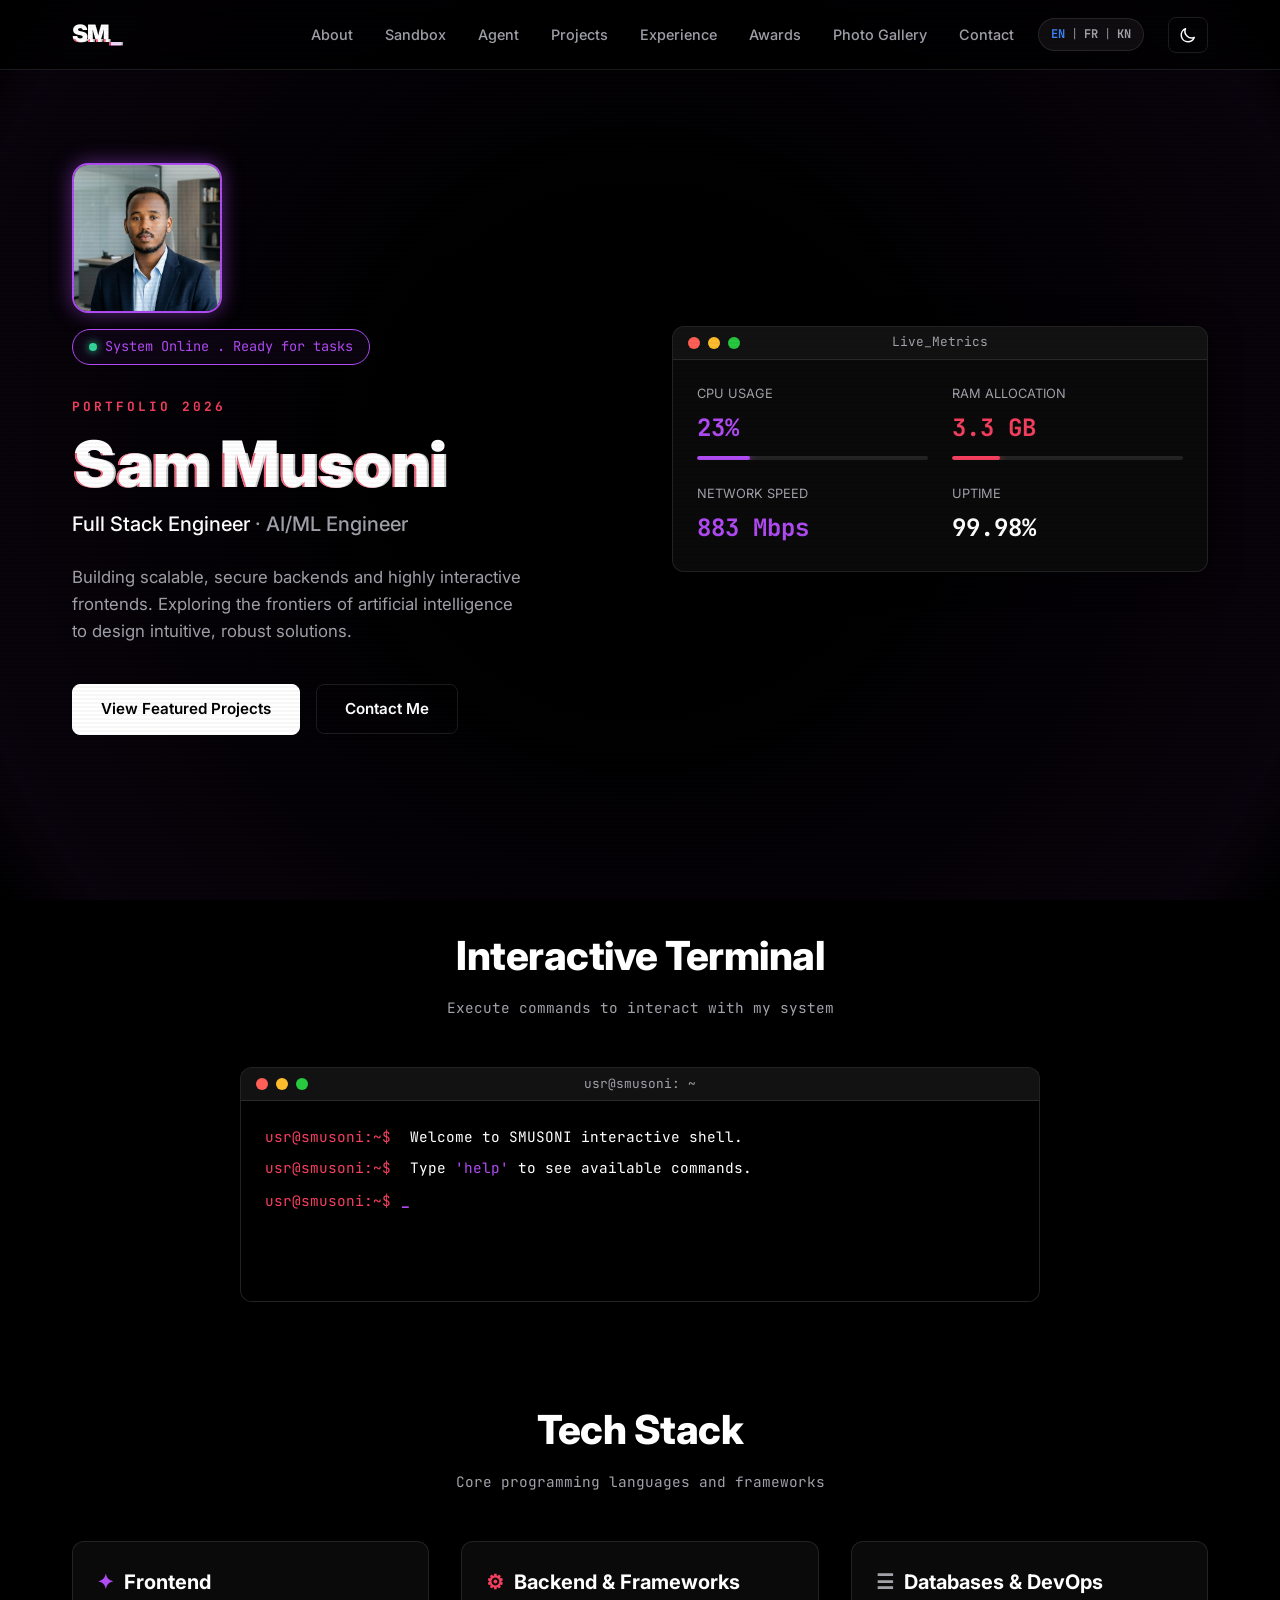
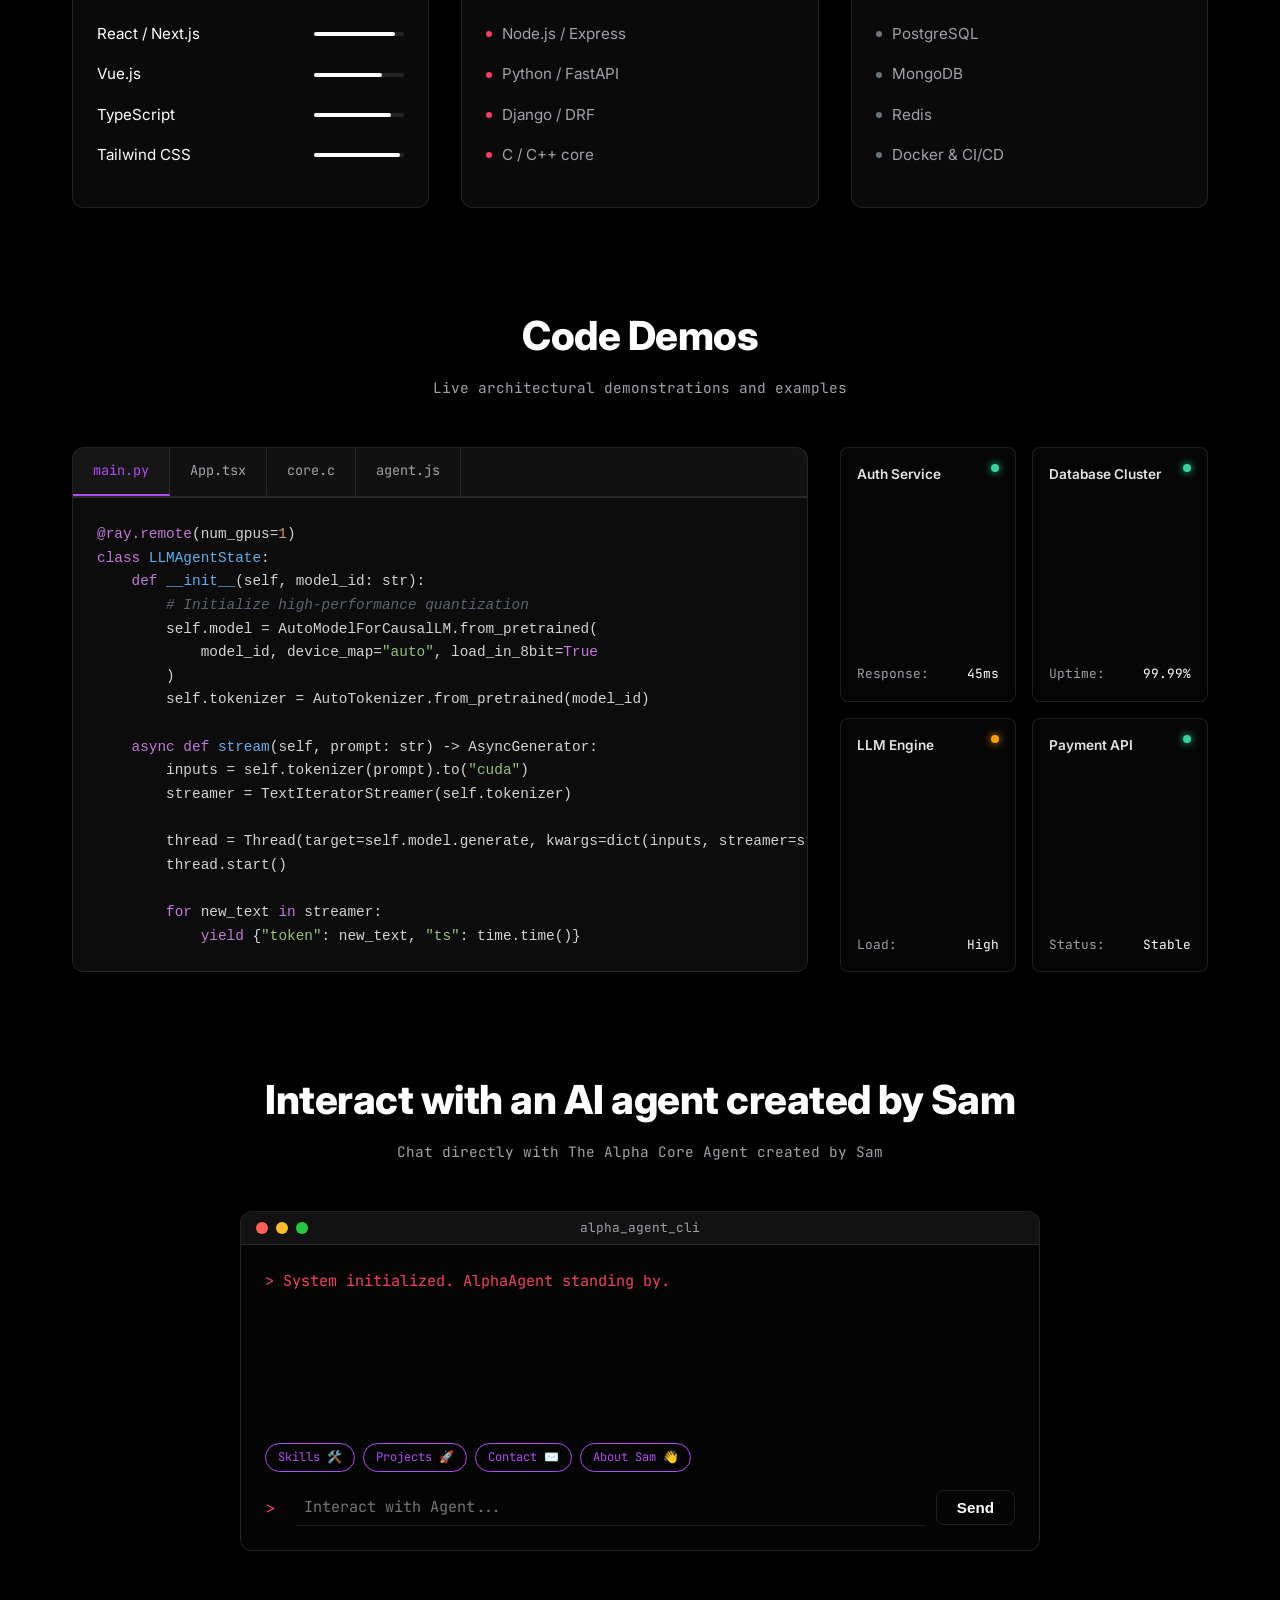
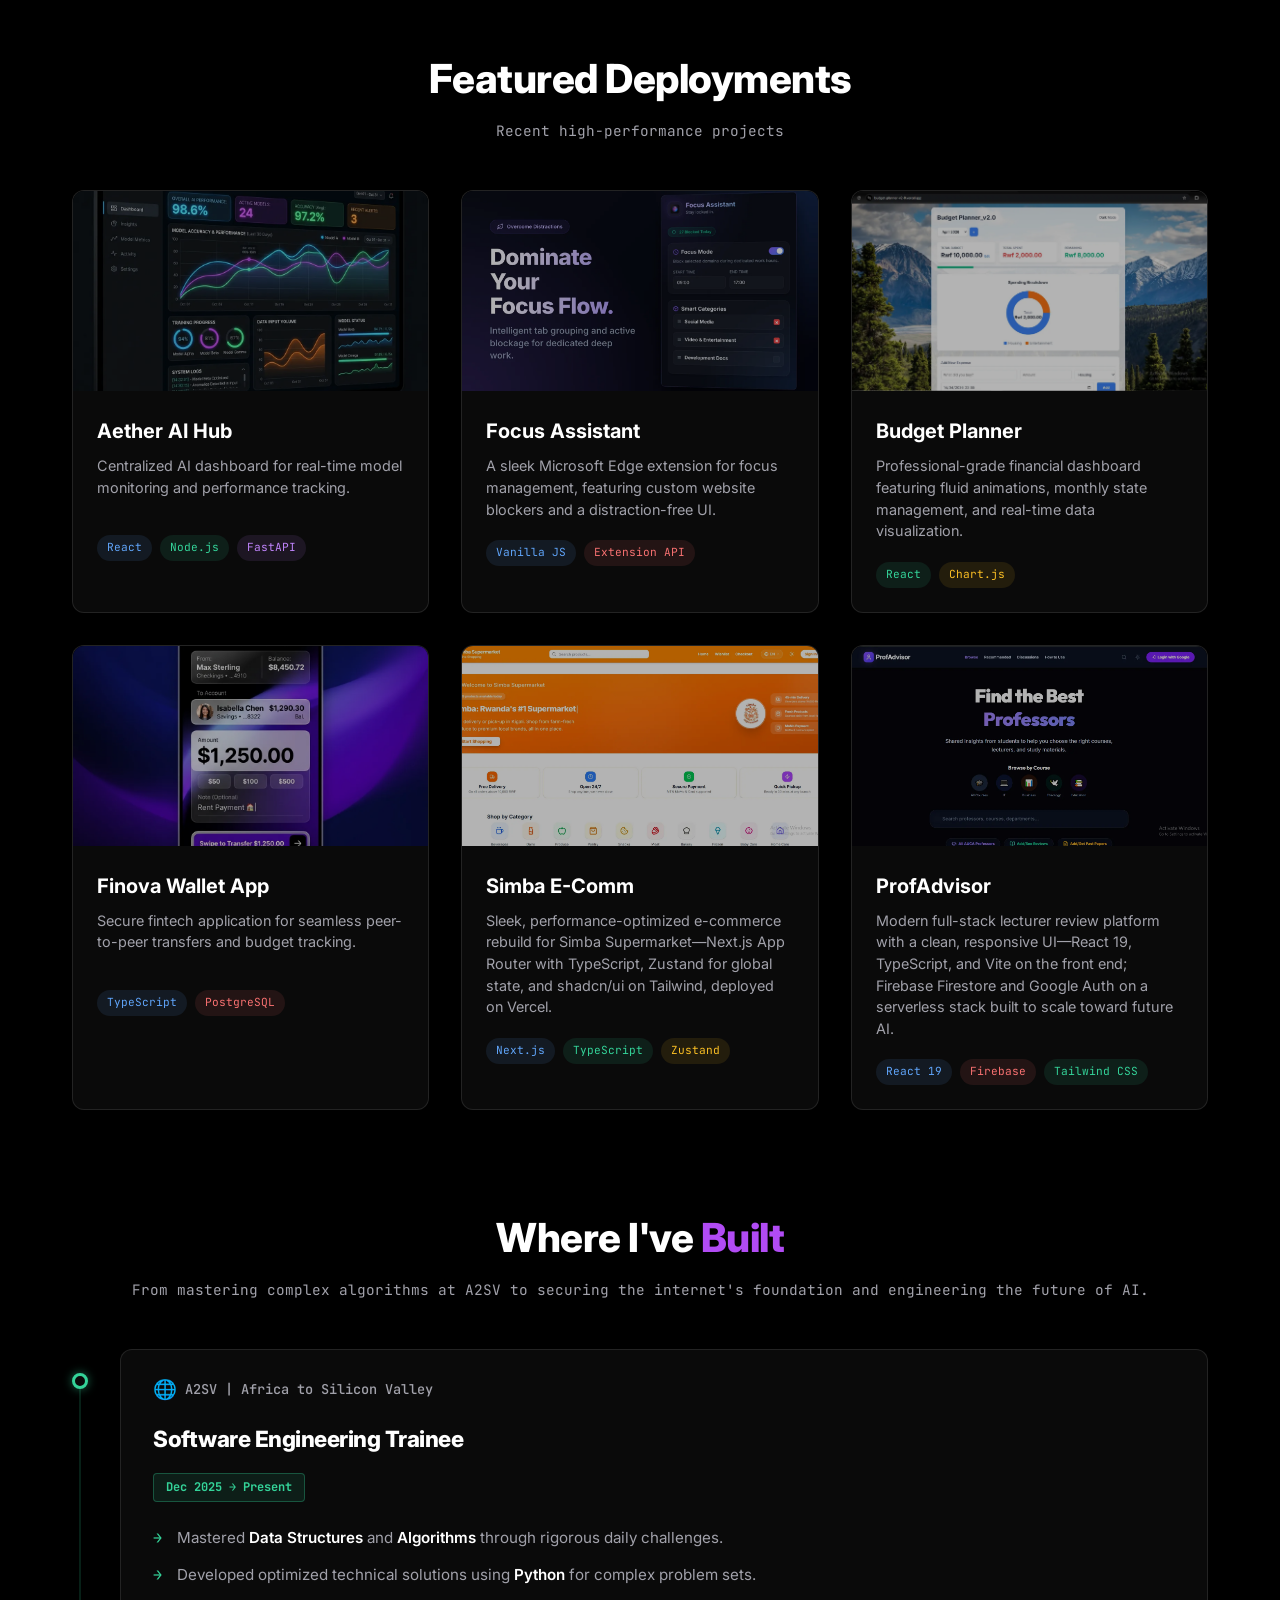
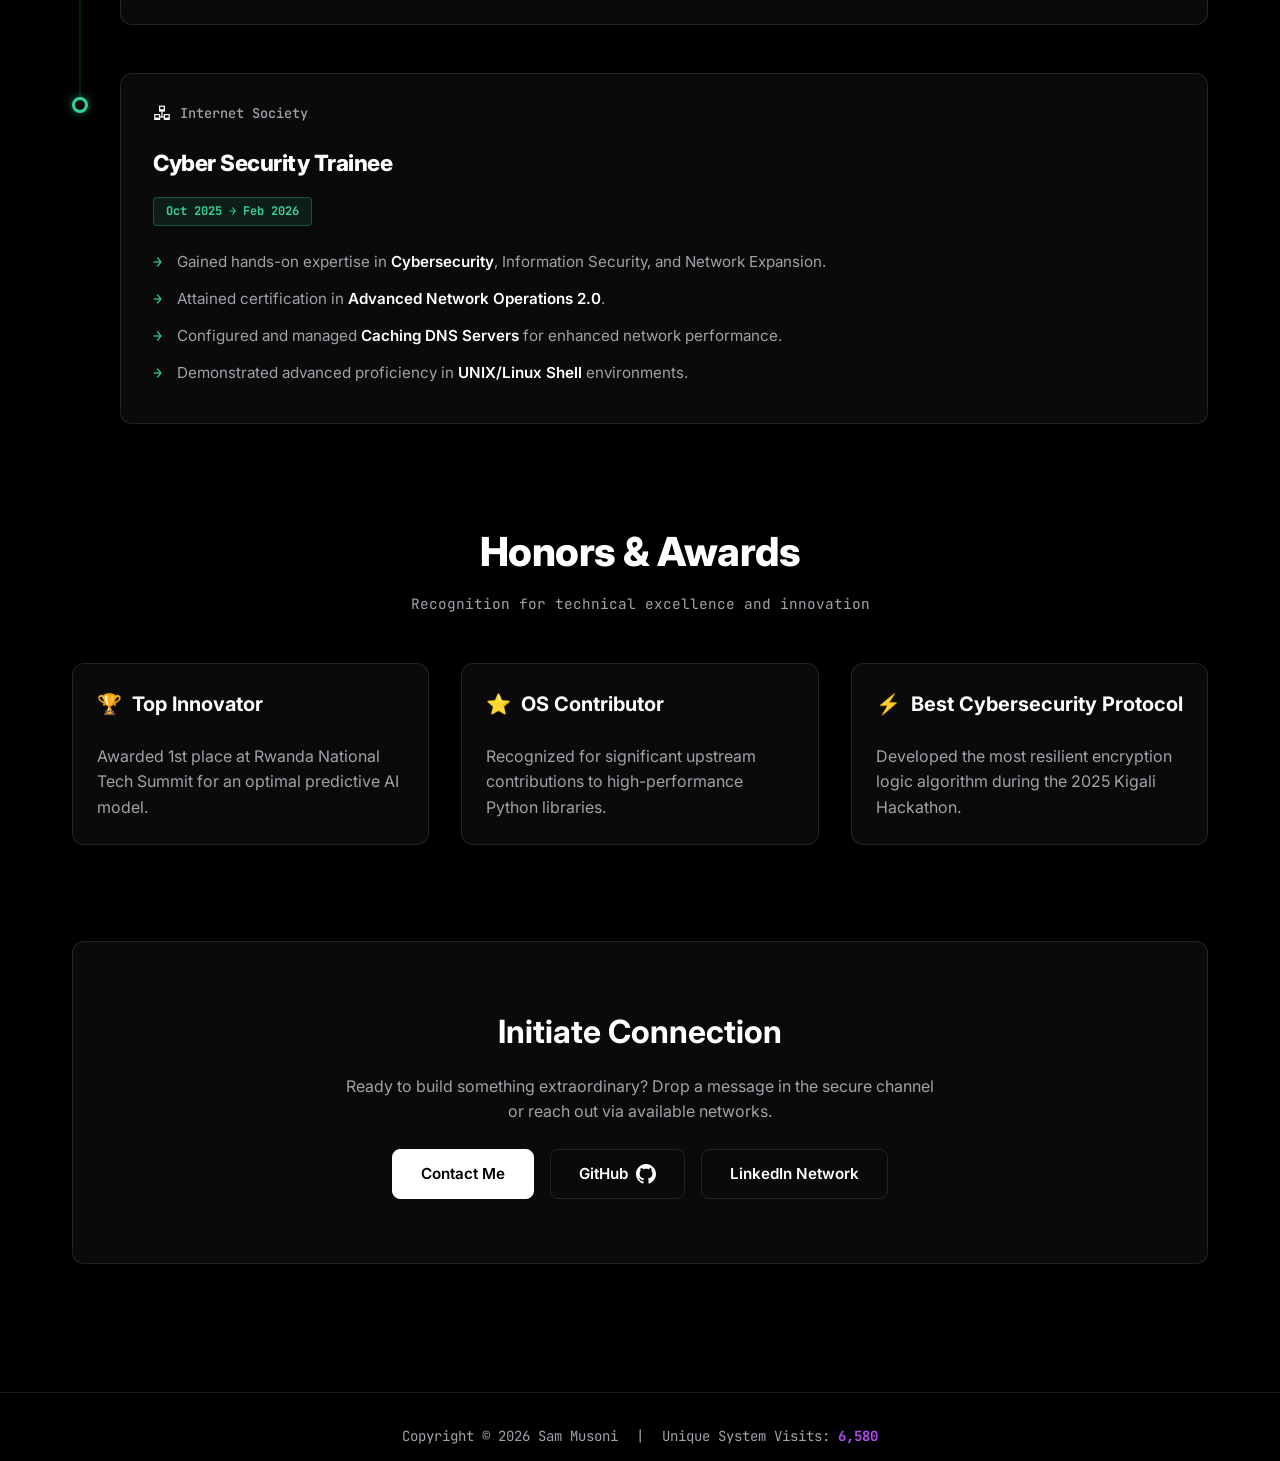
==== index.html @ 64f379e6 "Use thinner underscore terminal cursor and restore desktop white/black button colors" ====
<!doctype html>
<html lang="en">
  <head>
    <meta charset="UTF-8" />
    <meta name="viewport" content="width=device-width, initial-scale=1.0" />
    <title>Sam Musoni | High-Tech Developer</title>
    <link rel="preconnect" href="https://fonts.googleapis.com" />
    <link rel="preconnect" href="https://fonts.gstatic.com" crossorigin />
    <link
      href="https://fonts.googleapis.com/css2?family=Inter:wght@400;500;700;900&family=JetBrains+Mono:wght@400;700&display=swap"
      rel="stylesheet"
    />
    <script src="config.js"></script>
    <link rel="stylesheet" href="style.css" />
    <link rel="preload" as="image" href="images/profil.webp" fetchpriority="high" />
  </head>

  <body>
    <!-- Background Vignette & Grid -->
    <div class="bg-vignette"></div>
    <div class="bg-grid"></div>
    <div class="scanlines"></div>

    <nav class="navbar">
      <div class="nav-content">
        <div class="logo glitch-text" data-text="SM_">
          SM<span class="text-primary">_</span>
        </div>
        <a href="#terminal" class="terminal-nav-btn" aria-label="Interactive Terminal">
          <svg xmlns="http://www.w3.org/2000/svg" width="20" height="20" fill="none" viewBox="0 0 24 24" stroke="currentColor" stroke-width="2.5" stroke-linecap="round" stroke-linejoin="round">
            <polyline points="4 17 10 11 4 5"></polyline>
            <line x1="12" y1="19" x2="20" y2="19"></line>
          </svg>
        </a>
        <button class="hamburger" id="hamburger-btn" aria-label="Open Menu">
          <span></span><span></span><span></span>
        </button>
        <div class="nav-links" id="nav-links">
          <a href="#about" class="nav-link-item">About</a>
          <a href="#sandbox" class="nav-link-item">Sandbox</a>
          <a href="#agent-interactive" class="nav-link-item">Agent</a>
          <a href="#projects" class="nav-link-item">Projects</a>
          <a href="#experience" class="nav-link-item">Experience</a>
          <a href="#awards" class="nav-link-item">Awards</a>
          <a href="gallery.html" class="nav-link-item">Photo Gallery</a>
          <a href="#contact" class="nav-link-item">Contact</a>
          <div class="lang-toggle">
            <span class="lang active">EN</span><span class="pipe">|</span
            ><span class="lang">FR</span><span class="pipe">|</span
            ><span class="lang">KN</span>
          </div>
          <button
            id="theme-toggle"
            class="theme-toggle-btn"
            aria-label="Toggle Theme"
          >
            <svg
              id="sun-icon"
              style="display: block"
              xmlns="http://www.w3.org/2000/svg"
              width="18"
              height="18"
              fill="none"
              viewBox="0 0 24 24"
              stroke="currentColor"
              stroke-width="2"
            >
              <path
                stroke-linecap="round"
                stroke-linejoin="round"
                d="M12 3v1m0 16v1m9-9h-1M4 12H3m15.364 6.364l-.707-.707M6.343 6.343l-.707-.707m12.728 0l-.707.707M6.343 17.657l-.707.707M16 12a4 4 0 11-8 0 4 4 0 018 0z"
              />
            </svg>
            <svg
              id="moon-icon"
              style="display: none"
              xmlns="http://www.w3.org/2000/svg"
              width="18"
              height="18"
              fill="none"
              viewBox="0 0 24 24"
              stroke="currentColor"
              stroke-width="2"
            >
              <path
                stroke-linecap="round"
                stroke-linejoin="round"
                d="M20.354 15.354A9 9 0 018.646 3.646 9.003 9.003 0 0012 21a9.003 9.003 0 008.354-5.646z"
              />
            </svg>
          </button>
        </div>
      </div>
    </nav>

    <main class="container">
      <!-- Hero Section -->
      <section class="hero" id="about">
        <div class="hero-left">
          <div class="hero-identity">
            <div class="avatar-container">
              <img
                src="images/profil.webp"
                alt="Sam Musoni"
                class="profile-avatar"
                fetchpriority="high"
                decoding="async"
              />
              <div class="avatar-scanner"></div>
            </div>
            <div class="status-pill border-primary">
              <span class="status-dot green animate-pulse"></span>
              <span class="status-text text-primary"
                >System Online . Ready for tasks</span
              >
            </div>
          </div>
          <div class="portfolio-tag">PORTFOLIO 2026</div>
          <h1 class="hero-title glitch-text" data-text="Sam Musoni">
            Sam Musoni
          </h1>
          <p class="hero-subtitle">
            Full Stack Engineer
            <span class="text-gray">&middot; AI/ML Engineer</span>
          </p>
          <p class="hero-bio">
            Building scalable, secure backends and highly interactive frontends.
            Exploring the frontiers of artificial intelligence to design
            intuitive, robust solutions.
          </p>
          <div class="hero-action">
            <a href="#projects" class="btn btn-gradient">View Featured Projects</a>
            <div class="hand-animation-wrapper">
              <a href="contact.html" class="btn btn-outline click-target"
                >Contact Me</a
              >
              <div class="hand-animation-container">
                <svg
                  class="hand-cursor-icon"
                  xmlns="http://www.w3.org/2000/svg"
                  viewBox="0 0 24 24"
                  width="32"
                  height="32"
                  fill="var(--primary)"
                  stroke="var(--bg-panel)"
                  stroke-width="1.5"
                >
                  <path
                    d="M9 11.5V3.5C9 2.67 9.67 2 10.5 2C11.33 2 12 2.67 12 3.5V10.5M12 10.5V5.5C12 4.67 12.67 4 13.5 4C14.33 4 15 4.67 15 5.5V10.5M15 10.5V7C15 6.17 15.67 5.5 16.5 5.5C17.33 5.5 18 6.17 18 7V10.5M18 10.5V8.5C18 7.67 18.67 7 19.5 7C20.33 7 21 7.67 21 8.5V15.5C21 18.54 18.54 21 15.5 21H13.63C12.18 21 10.8 20.43 9.77 19.4L5.3 14.93C4.67 14.3 4.67 13.28 5.3 12.65C5.93 12.02 6.95 12.02 7.58 12.65L9 14.07V11.5Z"
                  />
                </svg>
              </div>
            </div>
          </div>
        </div>
        <div class="hero-right">
          <!-- Live Metrics Card Mockup -->
          <div class="tech-card metrics-card">
            <div class="card-header border-bottom">
              <div class="window-controls">
                <span></span><span></span><span></span>
              </div>
              <span class="header-title">Live_Metrics</span>
            </div>
            <div class="metrics-grid">
              <div class="metric-item">
                <span class="metric-label">CPU Usage</span>
                <span class="metric-value text-primary cpu-val">12%</span>
                <div class="progress-bar">
                  <div
                    class="progress-fill fill-primary"
                    style="width: 12%"
                  ></div>
                </div>
              </div>
              <div class="metric-item">
                <span class="metric-label">RAM Allocation</span>
                <span class="metric-value text-secondary ram-val"
                  >4.2 GB</span
                >
                <div class="progress-bar">
                  <div
                    class="progress-fill fill-secondary"
                    style="width: 45%"
                  ></div>
                </div>
              </div>
              <div class="metric-item">
                <span class="metric-label">Network Speed</span>
                <span class="metric-value text-primary net-val"
                  >840 Mbps</span
                >
              </div>
              <div class="metric-item">
                <span class="metric-label">Uptime</span>
                <span class="metric-value uptime-val">99.98%</span>
              </div>
            </div>
          </div>
        </div>
      </section>

      <!-- Interactive Terminal -->
      <section class="terminal-section" id="terminal">
        <div class="section-title reveal">
          <h2 data-i18n-orig="Interactive Terminal">Interactive Terminal</h2>
          <p data-i18n-orig="Execute commands to interact with the system">
            Execute commands to interact with my system
          </p>
        </div>

        <div class="tech-card terminal-window reveal">
          <div class="card-header border-bottom">
            <div class="window-controls">
              <span></span><span></span><span></span>
            </div>
            <span class="header-title">usr@smusoni: ~</span>
          </div>
          <div class="terminal-body" id="term-body">
            <p class="term-line">
              <span class="prompt">usr@smusoni:~$</span> Welcome to SMUSONI
              interactive shell.
            </p>
            <p class="term-line">
              <span class="prompt">usr@smusoni:~$</span> Type
              <span class="text-primary">'help'</span> to see available
              commands.
            </p>
            <form
              class="term-input-line"
              id="term-form"
              onsubmit="return false;"
            >
              <span class="prompt">usr@smusoni:~$</span>
              <input
                type="text"
                id="term-input"
                placeholder="_"
                autocomplete="off"
                spellcheck="false"
                enterkeyhint="go"
                inputmode="text"
              />
            </form>
          </div>
        </div>
      </section>

      <!-- Code Sandbox Section -->
      <section class="sandbox-section" id="sandbox">
        <div class="section-title">
          <h2>Tech Stack</h2>
          <p>Core programming languages and frameworks</p>
        </div>

        <div class="expertise-grid">
          <!-- Frontend -->
          <div class="expertise-card">
            <div class="expertise-header">
              <span class="text-primary">&#10022;</span> Frontend
            </div>
            <ul class="expertise-list">
              <li>
                React / Next.js
                <div class="bar-container">
                  <div class="bar-fill" style="width: 90%"></div>
                </div>
              </li>
              <li>
                Vue.js
                <div class="bar-container">
                  <div class="bar-fill" style="width: 75%"></div>
                </div>
              </li>
              <li>
                TypeScript
                <div class="bar-container">
                  <div class="bar-fill" style="width: 85%"></div>
                </div>
              </li>
              <li>
                Tailwind CSS
                <div class="bar-container">
                  <div class="bar-fill" style="width: 95%"></div>
                </div>
              </li>
            </ul>
          </div>

          <!-- Backend/Frameworks -->
          <div class="expertise-card">
            <div class="expertise-header">
              <span class="text-secondary">&#9881;</span> Backend & Frameworks
            </div>
            <ul class="expertise-list dotted green">
              <li>Node.js / Express</li>
              <li>Python / FastAPI</li>
              <li>Django / DRF</li>
              <li>C / C++ core</li>
            </ul>
          </div>

          <!-- Databases -->
          <div class="expertise-card">
            <div class="expertise-header">
              <span class="text-gray">&#9776;</span> Databases & DevOps
            </div>
            <ul class="expertise-list dotted gray">
              <li>PostgreSQL</li>
              <li>MongoDB</li>
              <li>Redis</li>
              <li>Docker & CI/CD</li>
            </ul>
          </div>
        </div>

        <div class="section-title">
          <h2>Code Demos</h2>
          <p>Live architectural demonstrations and examples</p>
        </div>

        <div class="sandbox-grid">
          <!-- Sandbox Window -->
          <div class="tech-card code-sandbox">
            <div class="card-header border-bottom padding-0">
              <div class="sandbox-tabs">
                <div class="tab active" data-tab="python">main.py</div>
                <div class="tab" data-tab="react">App.tsx</div>
                <div class="tab" data-tab="c">core.c</div>
                <div class="tab" data-tab="agent">agent.js</div>
              </div>
            </div>
            <div class="sandbox-body">
              <pre
                class="code-block active"
                id="code-python"
              ><code><span class="keyword">@ray.remote</span>(num_gpus=<span class="number">1</span>)
<span class="keyword">class</span> <span class="function">LLMAgentState</span>:
    <span class="keyword">def</span> <span class="function">__init__</span>(self, model_id: str):
        <span class="comment"># Initialize high-performance quantization</span>
        self.model = AutoModelForCausalLM.from_pretrained(
            model_id, device_map=<span class="string">"auto"</span>, load_in_8bit=<span class="keyword">True</span>
        )
        self.tokenizer = AutoTokenizer.from_pretrained(model_id)
        
    <span class="keyword">async def</span> <span class="function">stream</span>(self, prompt: str) -> AsyncGenerator:
        inputs = self.tokenizer(prompt).to(<span class="string">"cuda"</span>)
        streamer = TextIteratorStreamer(self.tokenizer)
        
        thread = Thread(target=self.model.generate, kwargs=dict(inputs, streamer=streamer))
        thread.start()
        
        <span class="keyword">for</span> new_text <span class="keyword">in</span> streamer:
            <span class="keyword">yield</span> {<span class="string">"token"</span>: new_text, <span class="string">"ts"</span>: time.time()}</code></pre>

              <pre
                class="code-block"
                id="code-react"
              ><code><span class="keyword">export default function</span> <span class="function">InteractiveDashboard</span>() {
    <span class="keyword">const</span> [metricData, setMetricData] = useState&lt;TimeSeriesData[]&gt;([]);
    <span class="keyword">const</span> socketRef = useRef&lt;WebSocket | <span class="keyword">null</span>&gt;(<span class="keyword">null</span>);

    useEffect(() => {
        socketRef.current = <span class="keyword">new</span> WebSocket(<span class="string">'wss://api.aether-hub.io/v1/stream'</span>);
        
        socketRef.current.onmessage = (event) => {
            <span class="keyword">const</span> payload = JSON.parse(event.data);
            setMetricData(prev => {
                <span class="keyword">const</span> history = prev.length > <span class="number">500</span> ? prev.slice(<span class="number">1</span>) : prev;
                <span class="keyword">return</span> [...history, { val: payload.throughput, t: Date.now() }];
            });
        };
        <span class="keyword">return</span> () => socketRef.current?.close();
    }, []);

    <span class="keyword">return</span> (
        &lt;<span class="tag">div</span> className=<span class="string">"grid grid-cols-12 gap-6 bg-zinc-950"</span>&gt;
            &lt;<span class="tag">Suspense</span> fallback={&lt;<span class="tag">DashboardSkeleton</span> /&gt;}&gt;
                &lt;<span class="tag">AnalyticsChart</span> data={metricData} /&gt;
            &lt;/<span class="tag">Suspense</span>&gt;
        &lt;/<span class="tag">div</span>&gt;
    );
}</code></pre>

              <pre
                class="code-block"
                id="code-c"
              ><code><span class="keyword">#include</span> <span class="string">&lt;pthread.h&gt;</span>
<span class="keyword">#include</span> <span class="string">&lt;sys/mman.h&gt;</span>

<span class="keyword">#define</span> MAX_THREADS <span class="number">16</span>
<span class="keyword">#define</span> PAGE_SIZE <span class="number">4096</span>

<span class="keyword">typedef struct</span> {
    <span class="keyword">void*</span> memory_pool;
    <span class="keyword">size_t</span> allocation_size;
    pthread_mutex_t lock;
} ThreadSafeAllocator;

<span class="keyword">void*</span> <span class="function">fast_alloc</span>(ThreadSafeAllocator* m_pool, <span class="keyword">size_t</span> bytes) {
    pthread_mutex_lock(&m_pool->lock);
    
    <span class="comment">// Align memory to page boundaries for optimal L1 cache hits</span>
    <span class="keyword">size_t</span> aligned = (bytes + PAGE_SIZE - <span class="number">1</span>) & ~(PAGE_SIZE - <span class="number">1</span>);
    <span class="keyword">void*</span> ptr = mmap(<span class="keyword">NULL</span>, aligned, PROT_READ | PROT_WRITE, 
                     MAP_PRIVATE | MAP_ANONYMOUS, -<span class="number">1</span>, <span class="number">0</span>);
                     
    m_pool->allocation_size += aligned;
    pthread_mutex_unlock(&m_pool->lock);
    
    <span class="keyword">return</span> ptr;
}</code></pre>

              <pre
                class="code-block"
                id="code-agent"
              ><code><span class="comment">// The Alpha Core Agent: Natural Language Controller</span>
<span class="keyword">class</span> <span class="function">AlphaAgent</span> {
    <span class="keyword">constructor</span>() {
        <span class="keyword">this</span>.knowledgeBase = {
            <span class="string">"hello"</span>: <span class="string">"Greetings, user. System is fully operational."</span>,
            <span class="string">"status"</span>: <span class="string">"All subsystems nominal. Memory at 12% capacity."</span>,
            <span class="string">"help"</span>: <span class="string">"I am a rudimentary AI. Try saying 'hello', 'status', or 'who are you'."</span>,
            <span class="string">"who are you"</span>: <span class="string">"I am an autonomous agent deployed on this portfolio."</span>
            <span class="comment">// extended vocabulary omitted for brevity...</span>
        };
    }
    
    <span class="function">process</span>(input) {
        <span class="keyword">let</span> match = Object.keys(<span class="keyword">this</span>.knowledgeBase).find(k => input.toLowerCase().includes(k));
        <span class="keyword">return</span> match ? <span class="keyword">this</span>.knowledgeBase[match] : <span class="string">"Processing error: Command not recognized."</span>;
    }
}
</code>
</pre>
            </div>
          </div>

          <!-- API Status (2x2 grid) -->
          <div class="api-status-grid">
            <div class="status-card">
              <div class="card-top">
                <h4>Auth Service</h4>
                <span class="status-dot green"></span>
              </div>
              <div class="card-bottom">
                <span class="text-gray">Response:</span>
                <span class="text-white">45ms</span>
              </div>
            </div>
            <div class="status-card">
              <div class="card-top">
                <h4>Database Cluster</h4>
                <span class="status-dot green"></span>
              </div>
              <div class="card-bottom">
                <span class="text-gray">Uptime:</span>
                <span class="text-white">99.99%</span>
              </div>
            </div>
            <div class="status-card">
              <div class="card-top">
                <h4>LLM Engine</h4>
                <span class="status-dot yellow"></span>
              </div>
              <div class="card-bottom">
                <span class="text-gray">Load:</span>
                <span class="text-white">High</span>
              </div>
            </div>
            <div class="status-card">
              <div class="card-top">
                <h4>Payment API</h4>
                <span class="status-dot green"></span>
              </div>
              <div class="card-bottom">
                <span class="text-gray">Status:</span>
                <span class="text-white">Stable</span>
              </div>
            </div>
          </div>
        </div>
      </section>

      <!-- Interact with my agent Section -->
      <section class="agent-standalone-section" id="agent-interactive">
        <div class="section-title reveal">
          <h2 data-i18n-orig="Interact with an AI agent created by Sam">
            Interact with an AI agent created by Sam
          </h2>
          <p
            data-i18n-orig="Chat directly with The Alpha Core Agent created by Sam"
          >
            Chat directly with The Alpha Core Agent created by Sam
          </p>
        </div>
        <div class="tech-card terminal-window reveal">
          <div class="card-header border-bottom">
            <div class="window-controls">
              <span></span><span></span><span></span>
            </div>
            <span class="header-title">alpha_agent_cli</span>
          </div>
          <div class="agent-runner">
            <div class="agent-output" id="agent-output">
              <p class="agent-msg">
                &gt; System initialized. AlphaAgent standing by.
              </p>
            </div>
            <div class="quick-reply-wrapper" id="agent-quick-replies"></div>
            <div class="agent-input-wrapper">
              <span class="prompt">&gt;</span>
              <input
                type="text"
                id="agent-input-field"
                placeholder="Interact with Agent..."
                autocomplete="off"
              />
              <button
                class="btn btn-outline"
                id="agent-run-btn"
                data-i18n-orig="Send"
              >
                Send
              </button>
            </div>
          </div>
        </div>
      </section>

      <!-- Projects Grid Section -->
      <section class="projects-section" id="projects">
        <div class="section-title">
          <h2>Featured Deployments</h2>
          <p>Recent high-performance projects</p>
        </div>

        <div class="projects-grid">
          <div class="project-card">
            <div class="project-img-wrapper">
              <div class="project-overlay text-center">
                <a href="maintenance.html" class="btn btn-outline text-sm"
                  >View Live</a
                >
              </div>
              <img src="images/project1.webp" alt="Aether AI Hub" />
            </div>
            <div class="project-info">
              <h3>Aether AI Hub</h3>
              <p class="text-gray">
                Centralized AI dashboard for real-time model monitoring and
                performance tracking.
              </p>
              <div class="tech-tags">
                <span class="tag blue">React</span>
                <span class="tag green">Node.js</span>
                <span class="tag purple">FastAPI</span>
              </div>
            </div>
          </div>

          <div class="project-card">
            <div class="project-img-wrapper">
              <div class="project-overlay text-center">
                <a
                  href="https://focus-assistant-website.vercel.app/"
                  target="_blank"
                  class="btn btn-outline text-sm"
                  >View Live</a
                >
              </div>
              <img src="images/focus_a.webp" alt="Focus Assistant" />
            </div>
            <div class="project-info">
              <h3>Focus Assistant</h3>
              <p class="text-gray">
                A sleek Microsoft Edge extension for focus management, featuring
                custom website blockers and a distraction-free UI.
              </p>
              <div class="tech-tags">
                <span class="tag blue">Vanilla JS</span>
                <span class="tag red">Extension API</span>
              </div>
            </div>
          </div>

          <div class="project-card">
            <div class="project-img-wrapper">
              <div class="project-overlay text-center">
                <a
                  href="https://budget-planner-v2-0.vercel.app/"
                  target="_blank"
                  class="btn btn-outline text-sm"
                  >View Live</a
                >
              </div>
              <img src="images/budget_p.webp" alt="Budget Planner" />
            </div>
            <div class="project-info">
              <h3>Budget Planner</h3>
              <p class="text-gray">
                Professional-grade financial dashboard featuring fluid
                animations, monthly state management, and real-time data
                visualization.
              </p>
              <div class="tech-tags">
                <span class="tag green">React</span>
                <span class="tag yellow">Chart.js</span>
              </div>
            </div>
          </div>

          <div class="project-card">
            <div class="project-img-wrapper">
              <div class="project-overlay text-center">
                <a href="maintenance.html" class="btn btn-outline text-sm"
                  >View Live</a
                >
              </div>
              <img src="images/project2.webp" alt="Finova Wallet" />
            </div>
            <div class="project-info">
              <h3>Finova Wallet App</h3>
              <p class="text-gray">
                Secure fintech application for seamless peer-to-peer transfers
                and budget tracking.
              </p>
              <div class="tech-tags">
                <span class="tag blue">TypeScript</span>
                <span class="tag red">PostgreSQL</span>
              </div>
            </div>
          </div>

          <div class="project-card">
            <div class="project-img-wrapper">
              <div class="project-overlay text-center">
                <a
                  href="https://simba-website-two.vercel.app/"
                  target="_blank"
                  class="btn btn-outline text-sm"
                  >View Live</a
                >
              </div>
              <img src="images/Simba E-Comm.webp" alt="Simba Supermarket" />
            </div>
            <div class="project-info">
              <h3>Simba E-Comm</h3>
              <p class="text-gray">
                Sleek, performance-optimized e-commerce rebuild for Simba
                Supermarket—Next.js App Router with TypeScript, Zustand for
                global state, and shadcn/ui on Tailwind, deployed on Vercel.
              </p>
              <div class="tech-tags">
                <span class="tag blue">Next.js</span>
                <span class="tag green">TypeScript</span>
                <span class="tag yellow">Zustand</span>
              </div>
            </div>
          </div>

          <div class="project-card">
            <div class="project-img-wrapper">
              <div class="project-overlay text-center">
                <a
                  href="https://prof-advisor.vercel.app/"
                  target="_blank"
                  class="btn btn-outline text-sm"
                  >View Live</a
                >
              </div>
              <img src="images/ProfAdvisor.webp" alt="ProfAdvisor" />
            </div>
            <div class="project-info">
              <h3>ProfAdvisor</h3>
              <p class="text-gray">
                Modern full-stack lecturer review platform with a clean,
                responsive UI—React 19, TypeScript, and Vite on the front end;
                Firebase Firestore and Google Auth on a serverless stack built
                to scale toward future AI.
              </p>
              <div class="tech-tags">
                <span class="tag blue">React 19</span>
                <span class="tag red">Firebase</span>
                <span class="tag green">Tailwind CSS</span>
              </div>
            </div>
          </div>
        </div>
      </section>

      <!-- Experience / Timeline Section -->
      <section class="experience-section" id="experience">
        <div class="section-title reveal">
          <h2>
            <span data-i18n-orig="Where I've ">Where I've </span
            ><span class="text-primary" data-i18n-orig="Built">Built</span>
          </h2>
          <p
            data-i18n-orig="From mastering complex algorithms at A2SV to securing the internet's foundation and engineering the future of AI."
          >
            From mastering complex algorithms at A2SV to securing the internet's
            foundation and engineering the future of AI.
          </p>
        </div>

        <div class="timeline-container">
          <!-- Experience 1 -->
          <div class="timeline-item reveal">
            <div class="timeline-dot"></div>
            <div class="timeline-line"></div>
            <div class="tech-card experience-card">
              <div class="experience-header-inner">
                <span class="company-icon">&#127760;</span>
                <span class="company-name text-gray"
                  >A2SV | Africa to Silicon Valley</span
                >
              </div>
              <h3 class="role-title" data-i18n-orig="Software Engineering Trainee">Software Engineering Trainee</h3>
              <div class="date-pill" data-i18n-orig="Dec 2025 -> Present">
                Dec 2025 &rarr; Present
              </div>
              <ul class="experience-bullets">
                <li>
                  <span class="bullet-arrow">&rarr;</span>
                  <span
                    data-i18n-orig="Mastered Data Structures and Algorithms through rigorous daily challenges."
                    >Mastered <strong>Data Structures</strong> and
                    <strong>Algorithms</strong> through rigorous daily
                    challenges.</span
                  >
                </li>
                <li>
                  <span class="bullet-arrow">&rarr;</span>
                  <span
                    data-i18n-orig="Developed optimized technical solutions using Python for complex problem sets."
                    >Developed optimized technical solutions using
                    <strong>Python</strong> for complex problem sets.</span
                  >
                </li>
              </ul>
            </div>
          </div>

          <!-- Experience 2 -->
          <div class="timeline-item reveal">
            <div class="timeline-dot"></div>
            <div class="tech-card experience-card">
              <div class="experience-header-inner">
                <span class="company-icon">&#128423;</span>
                <span class="company-name text-gray">Internet Society</span>
              </div>
              <h3
                class="role-title"
                data-i18n-orig="Cyber Security Trainee"
              >
                Cyber Security Trainee
              </h3>
              <div class="date-pill" data-i18n-orig="Oct 2025 -> Feb 2026">
                Oct 2025 &rarr; Feb 2026
              </div>
              <ul class="experience-bullets">
                <li>
                  <span class="bullet-arrow">&rarr;</span>
                  <span
                    data-i18n-orig="Gained hands-on expertise in Cybersecurity, Information Security, and Network Expansion."
                    >Gained hands-on expertise in
                    <strong>Cybersecurity</strong>, Information Security, and
                    Network Expansion.</span
                  >
                </li>
                <li>
                  <span class="bullet-arrow">&rarr;</span>
                  <span
                    data-i18n-orig="Attained certification in Advanced Network Operations 2.0."
                    >Attained certification in
                    <strong>Advanced Network Operations 2.0</strong>.</span
                  >
                </li>
                <li>
                  <span class="bullet-arrow">&rarr;</span>
                  <span
                    data-i18n-orig="Configured and managed Caching DNS Servers for enhanced network performance."
                    >Configured and managed
                    <strong>Caching DNS Servers</strong> for enhanced network
                    performance.</span
                  >
                </li>
                <li>
                  <span class="bullet-arrow">&rarr;</span>
                  <span
                    data-i18n-orig="Demonstrated advanced proficiency in UNIX/Linux Shell environments."
                    >Demonstrated advanced proficiency in
                    <strong>UNIX/Linux Shell</strong> environments.</span
                  >
                </li>
              </ul>
            </div>
          </div>
        </div>
      </section>

      <!-- Honors & Awards Section -->
      <section class="awards-section" id="awards">
        <div class="section-title">
          <h2 data-i18n-orig="Honors & Awards">Honors & Awards</h2>
          <p
            data-i18n-orig="Recognition for technical excellence and innovation"
          >
            Recognition for technical excellence and innovation
          </p>
        </div>

        <div class="expertise-grid">
          <div class="tech-card expertise-card">
            <div class="expertise-header">
              <span class="text-secondary">&#127942;</span> Top Innovator
            </div>
            <p class="text-gray">
              Awarded 1st place at Rwanda National Tech Summit for an optimal
              predictive AI model.
            </p>
          </div>
          <div class="tech-card expertise-card">
            <div class="expertise-header">
              <span class="text-primary">&#11088;</span> OS Contributor
            </div>
            <p class="text-gray">
              Recognized for significant upstream contributions to
              high-performance Python libraries.
            </p>
          </div>
          <div class="tech-card expertise-card">
            <div class="expertise-header">
              <span class="text-accent">&#9889;</span> Best Cybersecurity
              Protocol
            </div>
            <p class="text-gray">
              Developed the most resilient encryption logic algorithm during the
              2025 Kigali Hackathon.
            </p>
          </div>
        </div>
      </section>

      <section class="contact-section" id="contact">
        <div class="tech-card contact-card">
          <h2>Initiate Connection</h2>
          <p class="text-gray">
            Ready to build something extraordinary? Drop a message in the secure
            channel or reach out via available networks.
          </p>
          <div class="contact-buttons mt-4">
            <a href="contact.html" class="btn btn-gradient">Contact Me</a>
            <a
              href="https://github.com/nshh123"
              target="_blank"
              class="btn btn-outline"
              style="gap: 8px"
            >
              GitHub
              <svg
                xmlns="http://www.w3.org/2000/svg"
                width="20"
                height="20"
                viewBox="0 0 24 24"
                fill="currentColor"
              >
                <path
                  d="M12 0c-6.626 0-12 5.373-12 12 0 5.302 3.438 9.8 8.207 11.387.599.111.793-.261.793-.577v-2.234c-3.338.726-4.033-1.416-4.033-1.416-.546-1.387-1.333-1.756-1.333-1.756-1.089-.745.083-.729.083-.729 1.205.084 1.839 1.237 1.839 1.237 1.07 1.834 2.807 1.304 3.492.997.107-.775.418-1.305.762-1.604-2.665-.305-5.467-1.334-5.467-5.931 0-1.311.469-2.381 1.236-3.221-.124-.303-.535-1.524.117-3.176 0 0 1.008-.322 3.301 1.23.957-.266 1.983-.399 3.003-.404 1.02.005 2.047.138 3.006.404 2.291-1.552 3.297-1.23 3.297-1.23.653 1.653.242 2.874.118 3.176.77.84 1.235 1.911 1.235 3.221 0 4.609-2.807 5.624-5.479 5.921.43.372.823 1.102.823 2.222v3.293c0 .319.192.694.801.576 4.765-1.589 8.199-6.086 8.199-11.386 0-6.627-5.373-12-12-12z"
                />
              </svg>
            </a>
            <a
              href="https://www.linkedin.com/in/sam-musoni-786098227/"
              target="_blank"
              class="btn btn-outline"
              >LinkedIn Network</a
            >
          </div>
        </div>
      </section>
    </main>

    <footer>
      <p class="text-gray" style="font-size: 14px">
        Copyright &copy; 2026 Sam Musoni
        <span style="margin: 0 10px">|</span> Unique System Visits:
        <span
          id="visit-counter"
          class="text-primary"
          style="font-family: var(--font-mono); font-weight: bold"
          >Loading...</span
        >
      </p>
    </footer>

    <!-- Bottom Navigation Bar for Mobile -->
    <nav class="bottom-nav">
      <a href="#about" class="bottom-nav-item active" aria-label="About">
        <svg xmlns="http://www.w3.org/2000/svg" viewBox="0 0 24 24" width="22" height="22" fill="none" stroke="currentColor" stroke-width="2.5" stroke-linecap="round" stroke-linejoin="round"><path d="M3 9l9-7 9 7v11a2 2 0 0 1-2 2H5a2 2 0 0 1-2-2z"></path><polyline points="9 22 9 12 15 12 15 22"></polyline></svg>
      </a>
      <a href="#terminal" class="bottom-nav-item" aria-label="Terminal">
        <svg xmlns="http://www.w3.org/2000/svg" viewBox="0 0 24 24" width="22" height="22" fill="none" stroke="currentColor" stroke-width="2.5" stroke-linecap="round" stroke-linejoin="round"><polyline points="4 17 10 11 4 5"></polyline><line x1="12" y1="19" x2="20" y2="19"></line></svg>
      </a>
      <a href="#projects" class="bottom-nav-item" aria-label="Projects">
        <svg xmlns="http://www.w3.org/2000/svg" viewBox="0 0 24 24" width="22" height="22" fill="none" stroke="currentColor" stroke-width="2.5" stroke-linecap="round" stroke-linejoin="round"><path d="M22 19a2 2 0 0 1-2 2H4a2 2 0 0 1-2-2V5a2 2 0 0 1 2-2h5l2 3h9a2 2 0 0 1 2 2z"></path></svg>
      </a>
      <a href="#experience" class="bottom-nav-item" aria-label="Experience">
        <svg xmlns="http://www.w3.org/2000/svg" viewBox="0 0 24 24" width="22" height="22" fill="none" stroke="currentColor" stroke-width="2.5" stroke-linecap="round" stroke-linejoin="round"><path d="M6 2v4l3 3v8a2 2 0 0 0 2 2h2a2 2 0 0 0 2-2V9l3-3V2H6z"></path><path d="M6 12h12"></path></svg>
      </a>
      <a href="#contact" class="bottom-nav-item" aria-label="Contact">
        <svg xmlns="http://www.w3.org/2000/svg" viewBox="0 0 24 24" width="22" height="22" fill="none" stroke="currentColor" stroke-width="2.5" stroke-linecap="round" stroke-linejoin="round"><path d="M4 4h16c1.1 0 2 .9 2 2v12c0 1.1-.9 2-2 2H4c-1.1 0-2-.9-2-2V6c0-1.1.9-2 2-2z"></path><polyline points="22,6 12,13 2,6"></polyline></svg>
      </a>
    </nav>

    <script src="script.js"></script>
  </body>
</html>
---- style.css ----
:root {
  --bg-dark: #000000;
  --bg-panel: #0a0a0a;
  --border-light: rgba(255, 255, 255, 0.1);
  --primary: #b14bf4;
  --primary-glow: rgba(177, 75, 244, 0.5);
  --secondary: #f43f5e;
  --secondary-glow: rgba(244, 63, 94, 0.5);
  --yellow: #F59E0B;
  --red: #EF4444;
  --text-main: #FFFFFF;
  --text-gray: #A1A1AA;
  --font-sans: 'Inter', sans-serif;
  --font-mono: 'JetBrains Mono', monospace;
  --nav-height: 70px;
}

/* Light Mode Aesthetics Override */
html.light {
  --bg-dark: #f1f5f9;
  --bg-panel: #ffffff;
  --border-light: rgba(0, 0, 0, 0.15);
  --primary: #2563eb;
  --primary-glow: rgba(37, 99, 235, 0.2);
  --secondary: #ea580c;
  --secondary-glow: rgba(234, 88, 12, 0.2);
  --yellow: #d97706;
  --red: #dc2626;
  --text-main: #0f172a;
  --text-gray: #475569;
}

html.light .bg-vignette {
  background: radial-gradient(circle at center, transparent 30%, rgba(37, 99, 235, 0.05) 90%, rgba(200, 210, 225, 0.6) 100%);
}

html.light .scanlines {
  background: linear-gradient(to bottom, rgba(0,0,0,0), rgba(0,0,0,0) 50%, rgba(0,0,0,0.03) 50%, rgba(0,0,0,0.03));
}

html.light .navbar { background: rgba(255, 255, 255, 0.85); }
html.light .btn-solid { background: var(--text-main); color: #fff; border-color: var(--text-main); }
html.light .btn-solid:hover { background: transparent; color: var(--text-main); box-shadow: 0 0 10px rgba(0,0,0,0.2); }

html.light .terminal-body, html.light .sandbox-body, html.light .agent-runner {
  background: #f8fafc; color: #334155; border-top: 1px solid var(--border-light);
}

html.light .code-block { color: #334155; }
html.light .code-block .keyword { color: #8b5cf6; }
html.light .code-block .function { color: #0284c7; }
html.light .code-block .string { color: #16a34a; }
html.light .code-block .number { color: #d97706; }
html.light .code-block .comment { color: #94a3b8; }
html.light .card-top h4 { color: #0f172a; }
html.light .project-overlay { background: rgba(255,255,255,0.9); }
html.light .project-img-wrapper img { opacity: 1; }

.theme-toggle-btn {
  background: transparent;
  border: 1px solid var(--border-light);
  color: var(--text-main);
  padding: 8px 10px;
  border-radius: 8px;
  cursor: pointer;
  display: inline-flex;
  align-items: center;
  justify-content: center;
  transition: all 0.3s;
  margin-left: 1.5rem;
}

.theme-toggle-btn:hover {
  border-color: var(--primary);
  color: var(--primary);
  box-shadow: 0 0 10px var(--primary-glow);
}

/* Language Toggle */
.lang-toggle {
  display: inline-flex; align-items: center;
  background: rgba(255, 255, 255, 0.05);
  border: 1px solid var(--border-light);
  border-radius: 20px;
  padding: 6px 12px;
  margin-left: 1.5rem;
  font-family: var(--font-mono);
  font-size: 0.75rem;
  font-weight: 700;
}

html.light .lang-toggle {
  background: rgba(0, 0, 0, 0.05);
}

.lang-toggle .lang {
  cursor: pointer;
  color: var(--text-gray);
  transition: color 0.3s;
}

.lang-toggle .lang:hover { color: var(--text-main); }
.lang-toggle .lang.active { color: #3b82f6; } /* Mac OS Active Blue */
.lang-toggle .pipe {
  color: var(--text-main);
  margin: 0 6px;
  font-weight: normal;
  opacity: 0.5;
}

* {
  box-sizing: border-box;
  margin: 0;
  padding: 0;
}

html {
  scroll-behavior: smooth;
  scroll-padding-top: calc(var(--nav-height) + 20px);
}

body {
  background-color: var(--bg-dark);
  color: var(--text-main);
  font-family: var(--font-sans);
  line-height: 1.6;
  overflow-x: hidden;
}

/* Backgrounds & Scanlines */
.bg-vignette {
  position: fixed;
  top: 0; left: 0; right: 0; bottom: 0;
  background: radial-gradient(circle at center, transparent 30%, rgba(177, 75, 244, 0.05) 90%, rgba(0,0,0,1) 100%);
  pointer-events: none;
  z-index: -1;
}

.scanlines {
  position: fixed;
  top: 0; left: 0; width: 100vw; height: 100vh;
  background: linear-gradient(to bottom, rgba(255,255,255,0), rgba(255,255,255,0) 50%, rgba(0,0,0,0.1) 50%, rgba(0,0,0,0.1));
  background-size: 100% 4px;
  z-index: 9999;
  pointer-events: none;
  opacity: 0.3;
}

/* Glitch Effect */
.glitch-text {
  position: relative;
  display: inline-block;
}

.glitch-text::before,
.glitch-text::after {
  content: attr(data-text);
  position: absolute;
  top: 0;
  left: 0;
  width: 100%;
  height: 100%;
  opacity: 0.8;
}

.glitch-text::before {
  left: 2px;
  text-shadow: -2px 0 var(--secondary);
  clip: rect(24px, 550px, 90px, 0);
  animation: glitch-anim-2 3s infinite linear alternate-reverse;
}

.glitch-text::after {
  left: -2px;
  text-shadow: -2px 0 var(--primary);
  clip: rect(85px, 550px, 140px, 0);
  animation: glitch-anim 2.5s infinite linear alternate-reverse;
}

@keyframes glitch-anim {
  0% { clip: rect(4px, 9999px, 83px, 0); }
  20% { clip: rect(54px, 9999px, 18px, 0); }
  40% { clip: rect(22px, 9999px, 91px, 0); }
  60% { clip: rect(78px, 9999px, 49px, 0); }
  80% { clip: rect(11px, 9999px, 34px, 0); }
  100% { clip: rect(90px, 9999px, 2px, 0); }
}

@keyframes glitch-anim-2 {
  0% { clip: rect(65px, 9999px, 100px, 0); }
  20% { clip: rect(10px, 9999px, 84px, 0); }
  40% { clip: rect(49px, 9999px, 32px, 0); }
  60% { clip: rect(88px, 9999px, 5px, 0); }
  80% { clip: rect(3px, 9999px, 78px, 0); }
  100% { clip: rect(56px, 9999px, 43px, 0); }
}

/* Typography & Utilities */
.text-primary { color: var(--primary); }
.text-secondary { color: var(--secondary); }
.text-gray { color: var(--text-gray); }
.text-white { color: var(--text-main); }
.text-center { text-align: center; }
.mt-4 { margin-top: 1.5rem; }

/* Navigation */
.navbar {
  position: fixed;
  top: 0; left: 0; width: 100%;
  height: var(--nav-height);
  background: rgba(0, 0, 0, 0.7);
  backdrop-filter: blur(10px);
  border-bottom: 1px solid var(--border-light);
  z-index: 100;
  display: flex;
  justify-content: center;
}

.nav-content {
  width: 100%; max-width: 1200px;
  padding: 0 2rem;
  display: flex;
  justify-content: space-between;
  align-items: center;
}

.nav-links {
  display: flex;
  align-items: center;
}

.logo {
  font-size: 1.5rem;
  font-weight: 900;
  letter-spacing: -1px;
}

.nav-links a {
  color: var(--text-gray);
  text-decoration: none;
  margin-left: 2rem;
  font-size: 0.9rem;
  font-weight: 500;
  transition: 0.2s;
}

.nav-links a:hover {
  color: var(--text-main);
  text-shadow: 0 0 10px rgba(255,255,255,0.5);
}

.container {
  max-width: 1200px;
  margin: 0 auto;
  padding: calc(var(--nav-height) + 4rem) 2rem 4rem 2rem;
}

/* Buttons */
.btn {
  display: inline-flex;
  align-items: center;
  justify-content: center;
  padding: 0.75rem 1.75rem;
  border-radius: 8px;
  font-size: 0.95rem;
  font-weight: 600;
  text-decoration: none;
  transition: all 0.3s ease;
  cursor: pointer;
}

.btn:active {
  transform: scale(0.95);
}

.btn-solid {
  background: #ffffff;
  color: #000000;
  border: 1px solid #ffffff;
}

.btn-solid:hover {
  background: transparent;
  color: #ffffff;
  box-shadow: 0 0 15px rgba(255,255,255,0.3);
}

.btn-gradient {
  background: #ffffff;
  color: #000000;
  border: 1px solid #ffffff;
}

.btn-gradient:hover {
  background: transparent;
  color: #ffffff;
  box-shadow: 0 0 15px rgba(255,255,255,0.3);
}

html.light .btn-gradient {
  background: var(--text-main);
  color: #ffffff;
  border: 1px solid var(--text-main);
}

html.light .btn-gradient:hover {
  background: transparent;
  color: var(--text-main);
  box-shadow: 0 0 10px rgba(0, 0, 0, 0.2);
  border-color: var(--text-main);
}

.portfolio-tag {
  font-family: var(--font-mono);
  font-size: 0.8rem;
  font-weight: 700;
  color: var(--secondary);
  text-transform: uppercase;
  letter-spacing: 3px;
  margin-bottom: 0.75rem;
}

.bottom-nav {
  display: none;
}

.bottom-nav-hidden {
  transform: translateY(100%) !important;
  opacity: 0;
  pointer-events: none;
}

.terminal-nav-btn {
  display: none;
}

.btn-outline {
  background: transparent;
  color: var(--text-main);
  border: 1px solid var(--border-light);
}

.btn-outline:hover {
  border-color: var(--primary);
  color: var(--primary);
  box-shadow: 0 0 15px var(--primary-glow);
}

/* Cards & Windows Base */
.tech-card {
  background: var(--bg-panel);
  border: 1px solid var(--border-light);
  border-radius: 12px;
  overflow: hidden;
  box-shadow: 0 4px 30px rgba(0,0,0,0.5);
}

.card-header {
  display: flex;
  align-items: center;
  padding: 10px 15px;
  background: rgba(255,255,255,0.03);
  position: relative;
}
.card-header.border-bottom {
  border-bottom: 1px solid var(--border-light);
}
.padding-0 { padding: 0; }

.window-controls {
  display: flex;
  gap: 8px;
}

.window-controls span {
  width: 12px; height: 12px;
  border-radius: 50%;
  background: #3f3f46;
}

.window-controls span:nth-child(1) { background: #ff5f56; } /* Mac OS Red */
.window-controls span:nth-child(2) { background: #ffbd2e; } /* Mac OS Yellow */
.window-controls span:nth-child(3) { background: #27c93f; } /* Mac OS Green */

.header-title {
  position: absolute;
  left: 50%;
  transform: translateX(-50%);
  font-family: var(--font-mono);
  font-size: 0.8rem;
  color: var(--text-gray);
}

/* Hero Section */
.hero {
  display: grid;
  grid-template-columns: 1fr 1fr;
  gap: 4rem;
  align-items: center;
  min-height: 70vh;
}

.hero-identity {
  display: flex;
  flex-direction: column;
  align-items: flex-start;
  gap: 1rem;
  margin-bottom: 2rem;
}

.avatar-container {
  width: 150px;
  height: 150px;
  position: relative;
  border-radius: 16px;
  border: 2px solid var(--primary);
  overflow: hidden;
  box-shadow: 0 0 20px var(--primary-glow);
}

.profile-avatar {
  width: 100%;
  height: 100%;
  object-fit: cover;
  transition: 0.3s;
}

.avatar-scanner {
  position: absolute;
  top: -100%; left: 0; width: 100%; height: 5px;
  background: var(--primary);
  box-shadow: 0 0 10px var(--primary);
  animation: scan 3s linear infinite;
  opacity: 0.5;
}

@keyframes scan {
  0% { top: -10px; }
  50% { top: 100%; }
  100% { top: 100%; }
}

.status-pill {
  display: inline-flex;
  align-items: center;
  gap: 8px;
  padding: 6px 16px;
  border: 1px solid var(--border-light);
  border-radius: 50px;
  font-size: 0.85rem;
  font-family: var(--font-mono);
  background: rgba(177, 75, 244, 0.05); /* --primary but 0.05 opacity */
}

.border-primary { border-color: var(--primary); }

.status-dot {
  width: 8px; height: 8px;
  border-radius: 50%;
  background: var(--secondary);
}

.animate-pulse {
  animation: pulse 2s infinite;
}
@keyframes pulse {
  0% { transform: scale(1); opacity: 1; }
  50% { transform: scale(1.5); opacity: 0.5; }
  100% { transform: scale(1); opacity: 1; }
}

.hero-title {
  font-size: clamp(3rem, 5vw, 4.5rem);
  font-weight: 900;
  line-height: 1.1;
  letter-spacing: -1px;
  margin-bottom: 0.5rem;
}

.hero-subtitle {
  font-size: 1.25rem;
  font-weight: 500;
  margin-bottom: 1.5rem;
}

.hero-bio {
  color: var(--text-gray);
  max-width: 450px;
  margin-bottom: 2.5rem;
  font-size: 1.05rem;
}

.hero-action {
  display: flex;
  gap: 1rem;
}

/* Metrics Card */
.metrics-card {
  width: 100%;
}
.metrics-grid {
  padding: 1.5rem;
  display: grid;
  grid-template-columns: 1fr 1fr;
  gap: 1.5rem;
}
.metric-item { display: flex; flex-direction: column; }
.metric-label { font-size: 0.8rem; color: var(--text-gray); text-transform: uppercase; margin-bottom: 5px; }
.metric-value { font-size: 1.5rem; font-weight: 700; font-family: var(--font-mono); }
.progress-bar {
  width: 100%; height: 4px; background: rgba(255,255,255,0.1); border-radius: 2px; margin-top: 8px; overflow: hidden;
}
.progress-fill { height: 100%; border-radius: 2px; }
.fill-primary { background: var(--primary); box-shadow: 0 0 10px var(--primary); }
.fill-secondary { background: var(--secondary); box-shadow: 0 0 10px var(--secondary); }

/* --- System Boot Animations --- */
@keyframes flickerIn {
  0% { opacity: 0; }
  10% { opacity: 1; }
  20% { opacity: 0; }
  30% { opacity: 1; }
  40% { opacity: 0.5; }
  50% { opacity: 1; }
  100% { opacity: 1; }
}

@keyframes slideRightIn {
  0% { opacity: 0; transform: translateX(60px) skewX(-10deg); filter: blur(5px); }
  100% { opacity: 1; transform: translateX(0) skewX(0); filter: blur(0); }
}

@keyframes digitalZoomIn {
  0% { opacity: 0; transform: scale(1.1); filter: brightness(2) contrast(1.5); }
  100% { opacity: 1; transform: scale(1); filter: brightness(1) contrast(1); }
}

@keyframes textReveal {
  0% { opacity: 0; transform: translateY(20px); letter-spacing: 5px; filter: blur(4px); }
  100% { opacity: 1; transform: translateY(0); letter-spacing: -1px; filter: blur(0); } 
}

/* Apply Boot Animations */
.hero-identity {
  animation: digitalZoomIn 1.2s cubic-bezier(0.2, 0.8, 0.2, 1) forwards;
}

.hero-title {
  animation: textReveal 0.8s cubic-bezier(0.2, 0.8, 0.2, 1) forwards;
  animation-delay: 0.2s;
  opacity: 0;
}

.hero-subtitle, .hero-bio, .hero-action {
  animation: flickerIn 1s ease-out forwards;
  animation-delay: 0.4s;
  opacity: 0;
}

.metrics-card {
  animation: slideRightIn 0.9s cubic-bezier(0.2, 0.8, 0.2, 1) forwards;
  animation-delay: 0.35s;
  opacity: 0;
}

.navbar {
  animation: flickerIn 1.5s ease-out forwards;
}
/* -------------------------------- */

/* Auto Click Animation on Load */
.hand-animation-container {
  position: absolute;
  top: 50%;
  left: 50%;
  pointer-events: none;
  z-index: 10;
  opacity: 0;
  transform: translate(50px, 50px) scale(1.2);
}

.hand-animation-container.run-anim {
  animation: handClickAnim 3.5s cubic-bezier(0.2, 0.8, 0.2, 1) 1s 3 forwards;
}

html.light .hand-cursor-icon {
  fill: var(--text-main);
  stroke: #fff;
}

@keyframes handClickAnim {
  0% { opacity: 0; transform: translate(50px, 50px) scale(1.2); }
  25% { opacity: 1; transform: translate(-5px, -5px) scale(1); }
  32% { opacity: 1; transform: translate(-5px, -5px) scale(1); }
  40% { opacity: 1; transform: translate(-5px, -5px) scale(0.85); }
  50% { opacity: 1; transform: translate(-5px, -5px) scale(1); }
  75% { opacity: 0; transform: translate(40px, 40px) scale(1.2); }
  100% { opacity: 0; transform: translate(40px, 40px) scale(1.2); visibility: hidden; }
}

.click-target.run-anim {
  animation: buttonClickAnim 3.5s 1s 3 forwards;
}

@keyframes buttonClickAnim {
  0%, 32% { transform: scale(1); border-color: var(--border-light); color: var(--text-main); box-shadow: none; }
  40% { transform: scale(0.95); border-color: var(--primary); color: var(--primary); box-shadow: 0 0 15px var(--primary-glow); }
  50% { transform: scale(1); border-color: var(--primary); color: var(--primary); box-shadow: 0 0 15px var(--primary-glow); }
  75%, 100% { transform: scale(1); border-color: var(--border-light); color: var(--text-main); box-shadow: none; }
}

/* Terminal Section */
.terminal-section { margin-top: 10rem; margin-bottom: 6rem;}
.terminal-window { width: 100%; max-width: 800px; margin: 0 auto; }
.terminal-body {
  padding: 1.5rem;
  font-family: var(--font-mono);
  font-size: 0.9rem;
  background: #000;
  color: #fff;
  min-height: 200px;
}
.term-line { margin-bottom: 8px; }
.prompt { color: var(--secondary); margin-right: 10px; }
.term-input-line { display: flex; align-items: center; margin-top: 10px;}
#term-input {
  background: transparent; border: none; color: var(--primary); font-family: inherit; font-size: inherit; outline: none; width: 100%;
  font-weight: bold;
  caret-color: var(--primary);
}

#term-input::placeholder {
  color: var(--primary);
  opacity: 1;
  animation: cursorBlink 1s step-end infinite;
}

@keyframes cursorBlink {
  0%, 100% { opacity: 0; }
  50% { opacity: 1; }
}

.agent-runner {
  background: rgba(0, 0, 0, 0.6);
  padding: 1.5rem;
}

.agent-output {
  min-height: 150px;
  max-height: 300px;
  overflow-y: auto;
  margin-bottom: 1.5rem;
  font-family: var(--font-mono);
  font-size: 0.95rem;
}

.agent-input-wrapper {
  display: flex;
  align-items: center;
  gap: 10px;
}

#agent-input-field {
  flex: 1;
  min-width: 0; /* allow flex shrinking without overflow */
  background: transparent;
  border: none;
  border-bottom: 1px solid var(--border-light);
  color: var(--text-main);
  font-family: var(--font-mono);
  outline: none;
  padding: 8px;
  font-size: 0.95rem;
}

#agent-run-btn {
  flex-shrink: 0;
  white-space: nowrap;
  padding: 0.5rem 1.25rem;
}

html.light #agent-input-field {
  border-bottom-color: rgba(0, 0, 0, 0.1);
}

.quick-reply-wrapper {
  display: flex;
  flex-wrap: wrap;
  gap: 8px;
  margin-bottom: 1rem;
  opacity: 0;
  transform: translateY(10px);
  transition: all 0.4s ease;
}

.quick-reply-wrapper.visible {
  opacity: 1;
  transform: translateY(0);
}

.reply-chip {
  padding: 4px 12px;
  background: rgba(var(--primary-rgb), 0.1);
  border: 1px solid var(--primary);
  border-radius: 20px;
  color: var(--primary);
  font-family: var(--font-mono);
  font-size: 0.75rem;
  cursor: pointer;
  transition: all 0.2s ease;
  white-space: nowrap;
}

.reply-chip:hover {
  background: var(--primary);
  color: #fff;
  box-shadow: 0 0 10px var(--primary-glow);
}

.agent-cursor {
  display: inline-block;
  width: 8px;
  height: 15px;
  background: var(--primary);
  margin-left: 4px;
  vertical-align: middle;
  animation: agent-blink 0.8s step-end infinite;
}

@keyframes agent-blink {
  from, to { opacity: 1; }
  50% { opacity: 0; }
}

/* Section Shared */
.section-title {
  margin-bottom: 3rem;
  text-align: center;
}
.section-title h2 { font-size: 2.5rem; font-weight: 800; margin-bottom: 0.5rem; letter-spacing:-0.5px;}
.section-title p { color: var(--text-gray); font-family: var(--font-mono); font-size: 0.9rem; }

/* Sandbox Section */
.sandbox-section { margin-bottom: 6rem; }
.sandbox-grid {
  display: grid;
  grid-template-columns: 3fr 1.5fr;
  gap: 2rem;
}

.sandbox-tabs {
  display: flex; border-bottom: 1px solid var(--border-light); width: 100%;
}
.tab {
  padding: 12px 20px; font-family: var(--font-mono); font-size: 0.85rem; color: var(--text-gray); cursor: pointer; border-right: 1px solid var(--border-light);
  border-bottom: 2px solid transparent; transition: 0.2s;
}
.tab.active { color: var(--primary); background: rgba(255,255,255,0.02); border-bottom-color: var(--primary); }
.tab:hover { background: rgba(255,255,255,0.05); }

.sandbox-body { padding: 1.5rem; background: #0c0c0c; overflow-x: auto; }
.code-block { display: none; font-family: var(--font-mono); font-size: 0.9rem; line-height: 1.5; color: #d4d4d8; }
.code-block.active { display: block; }
.code-block .keyword { color: #c678dd; }
.code-block .function { color: #61afef; }
.code-block .string { color: #98c379; }
.code-block .comment { color: #5c6370; font-style: italic;}
.code-block .number { color: #d19a66; }
.code-block .tag { color: #e06c75; }

/* API Status Grid */
.api-status-grid {
  display: grid; grid-template-columns: 1fr 1fr; gap: 1rem;
}
.status-card {
  background: rgba(255,255,255,0.02);
  border: 1px solid var(--border-light);
  border-radius: 8px; padding: 1rem;
  display: flex; flex-direction: column; justify-content: space-between;
}
.card-top { display: flex; justify-content: space-between; align-items: flex-start; margin-bottom: 1rem; }
.card-top h4 { font-size: 0.85rem; font-weight: 600; color: #e4e4e7; }
.status-dot.green { width: 8px; height: 8px; border-radius: 50%; background: #34d399; box-shadow: 0 0 8px #34d399; }
.status-dot.yellow { width: 8px; height: 8px; border-radius: 50%; background: var(--yellow); box-shadow: 0 0 8px var(--yellow); }
.card-bottom { display: flex; justify-content: space-between; font-family: var(--font-mono); font-size: 0.8rem; }

/* Expertise Section */
.expertise-section { margin-bottom: 6rem; }
.expertise-grid {
  display: grid; grid-template-columns: repeat(3, 1fr); gap: 2rem;
}
.expertise-card {
  background: var(--bg-panel);
  border: 1px solid var(--border-light);
  border-radius: 12px;
  padding: 1.5rem;
  transition: transform 0.3s, border-color 0.3s;
}
.expertise-card:hover { border-color: var(--primary); transform: translateY(-3px); box-shadow: 0 10px 30px rgba(0,0,0,0.5); }
.expertise-header {
  font-size: 1.25rem; font-weight: 700; margin-bottom: 1.5rem; display: flex; align-items: center; gap: 10px;
}
.expertise-list {
  list-style: none; padding: 0;
}
.expertise-list li {
  display: flex; justify-content: space-between; align-items: center; margin-bottom: 1rem; color: var(--text-main); font-size: 0.95rem;
}
.expertise-list.dotted li {
  justify-content: flex-start; gap: 10px; color: var(--text-gray);
}
.expertise-list.dotted li::before {
  content: ""; display: inline-block; width: 6px; height: 6px; border-radius: 50%;
}
.expertise-list.dotted.green li::before { background: var(--secondary); }
.expertise-list.dotted.gray li::before { background: #6b7280; }

.bar-container {
  width: 90px; height: 4px; background: rgba(255,255,255,0.1); border-radius: 4px;
}
.bar-fill {
  height: 100%; background: #ffffff; border-radius: 4px;
}

/* Projects Grid */
.projects-section { margin-bottom: 6rem; }
.projects-grid {
  display: grid; grid-template-columns: repeat(3, 1fr); gap: 2rem;
}
.project-card {
  background: var(--bg-panel); border: 1px solid var(--border-light); border-radius: 12px; overflow: hidden; transition: 0.3s;
}
.project-card:hover { border-color: var(--primary); transform: translateY(-5px); box-shadow: 0 10px 30px rgba(0,0,0,0.5); }
.project-img-wrapper { position: relative; height: 200px; overflow: hidden; background: #000; }
.project-img-wrapper img { width: 100%; height: 100%; object-fit: cover; opacity: 0.7; transition: 0.5s; }
.project-card:hover .project-img-wrapper img { opacity: 1; transform: scale(1.05); }
.project-overlay {
  position: absolute; top:0; left:0; width: 100%; height: 100%; background: rgba(0,0,0,0.6); display: flex; justify-content: center; align-items: center; opacity: 0; transition: 0.3s; z-index: 2;
}
.project-card:hover .project-overlay { opacity: 1; }
.text-sm { font-size: 0.8rem; padding: 0.5rem 1rem; }
.project-info { padding: 1.5rem; }
.project-info h3 { font-size: 1.25rem; font-weight: 700; margin-bottom: 0.5rem; }
.project-info p { font-size: 0.9rem; line-height: 1.5; margin-bottom: 1.25rem; min-height: 60px; }
.tech-tags { display: flex; gap: 8px; flex-wrap: wrap; }
.tag { font-family: var(--font-mono); font-size: 0.7rem; padding: 4px 10px; border-radius: 50px; background: rgba(255,255,255,0.05); }
.tag.blue { color: #60a5fa; background: rgba(96, 165, 250, 0.1); }
.tag.green { color: #34d399; background: rgba(52, 211, 153, 0.1); }
.tag.purple { color: #c084fc; background: rgba(192, 132, 252, 0.1); }
.tag.red { color: #f87171; background: rgba(248, 113, 113, 0.1); }
.tag.yellow { color: #fbbf24; background: rgba(251, 191, 36, 0.1); }

/* Contact Section */
.contact-section { margin-bottom: 4rem; }
.contact-card { padding: 4rem 2rem; text-align: center; }
.contact-card h2 { font-size: 2rem; margin-bottom: 1rem; }
.contact-card p { max-width: 600px; margin: 0 auto; }
.contact-buttons { display: flex; justify-content: center; gap: 1rem; flex-wrap: wrap; }

footer { text-align: center; padding: 2rem; border-top: 1px solid var(--border-light); font-family: var(--font-mono); font-size: 0.85rem; }

/* Contact Form Page Styles */
.form-container {
  display: flex;
  justify-content: center;
  align-items: center;
  min-height: calc(100vh - var(--nav-height) - 4rem);
}

.contact-form-wrapper {
  width: 100%;
  max-width: 500px;
  background: transparent;
}

.form-title {
  font-size: 1.8rem;
  font-weight: 800;
  margin-bottom: 2rem;
  color: var(--text-main);
  letter-spacing: -0.5px;
}

.form-group {
  margin-bottom: 1.5rem;
}

.form-group label {
  display: block;
  font-size: 0.9rem;
  color: #d1d5db;
  margin-bottom: 0.5rem;
  font-weight: 500;
}

.form-group input,
.form-group textarea {
  width: 100%;
  padding: 12px 16px;
  background: #09090b;
  border: 1px solid #27272a;
  border-radius: 8px;
  color: var(--text-main);
  font-family: inherit;
  font-size: 0.95rem;
  transition: border-color 0.3s;
}

.form-group input:focus,
.form-group textarea:focus {
  outline: none;
  border-color: #52525b;
}

/* Light Mode Overrides for Contact Form */
html.light .form-group label {
  color: #334155;
  font-weight: 600;
}

html.light .form-group input,
html.light .form-group textarea {
  background: #f8fafc;
  border: 1px solid #cbd5e1;
  color: #0f172a;
}

html.light .form-group input:focus,
html.light .form-group textarea:focus {
  border-color: #3b82f6;
  box-shadow: 0 0 0 4px rgba(59, 130, 246, 0.1);
  background: #ffffff;
}

.w-full {
  width: 100%;
}

.submit-btn {
  margin-top: 1rem;
  padding: 14px;
}

.feedback-msg {
  min-height: 24px;
  margin-bottom: 1rem;
  font-size: 0.9rem;
  font-weight: 500;
  text-align: center;
  color: var(--secondary);
}

/* Experience / Timeline Section */
.experience-section { margin-bottom: 6rem; }
.timeline-container { position: relative; padding-left: 3rem; margin-top: 2rem; }
.timeline-item { position: relative; margin-bottom: 3rem; }
.timeline-item:last-child { margin-bottom: 0; }

.timeline-dot {
  position: absolute;
  left: -3rem;
  top: 1.5rem;
  width: 16px;
  height: 16px;
  border-radius: 50%;
  background: var(--bg-panel);
  border: 3px solid #34d399; /* Green accent */
  box-shadow: 0 0 10px rgba(52, 211, 153, 0.5);
  z-index: 2;
}

.timeline-line {
  position: absolute;
  left: calc(-3rem + 7px); /* center line under 16px dot */
  top: 1.5rem;
  width: 2px;
  height: calc(100% + 3rem);
  background: rgba(52, 211, 153, 0.15); /* Faint green line */
  z-index: 1;
}

.experience-card {
  padding: 1.5rem 2rem;
}

.experience-header-inner {
  display: flex;
  align-items: center;
  gap: 8px;
  margin-bottom: 1rem;
}

.company-icon { font-size: 1.2rem; }
.company-name { font-size: 0.85rem; font-family: var(--font-mono); font-weight: 500; }

.role-title {
  font-size: 1.4rem;
  font-weight: 800;
  margin-bottom: 1rem;
  color: var(--text-main);
  letter-spacing: -0.5px;
}

.date-pill {
  display: inline-block;
  padding: 4px 12px;
  background: rgba(52, 211, 153, 0.1);
  border: 1px solid rgba(52, 211, 153, 0.3);
  color: #34d399;
  border-radius: 4px;
  font-family: var(--font-mono);
  font-size: 0.75rem;
  font-weight: 700;
  margin-bottom: 1.5rem;
}

.experience-bullets {
  list-style: none;
  padding: 0;
}

.experience-bullets li {
  position: relative;
  margin-bottom: 0.8rem;
  padding-left: 1.5rem;
  color: var(--text-gray);
  font-size: 0.95rem;
  line-height: 1.6;
}

.experience-bullets li strong {
  color: var(--text-main);
  font-weight: 600;
}

.bullet-arrow {
  position: absolute;
  left: 0;
  color: #34d399;
  font-family: var(--font-mono);
  font-weight: bold;
}

/* Light Mode Overrides for Experience */
html.light .timeline-dot {
  background: #ffffff;
  border-color: #059669;
}
html.light .timeline-line {
  background: rgba(5, 150, 105, 0.2);
}
html.light .date-pill {
  color: #059669;
  background: rgba(5, 150, 105, 0.1);
  border-color: rgba(5, 150, 105, 0.3);
}
html.light .experience-bullets li { color: #334155; }
html.light .experience-bullets li strong { color: #0f172a; }
html.light .bullet-arrow { color: #059669; }

/* Scroll Reveal Animation Styles */

.reveal {
  opacity: 0;
  transform: translateY(40px);
  transition: opacity 0.8s cubic-bezier(0.5, 0, 0, 1), transform 0.8s cubic-bezier(0.5, 0, 0, 1);
}
.reveal.active {
  opacity: 1;
  transform: translateY(0);
}

/* Hamburger Button */
.hamburger {
  display: none;
  flex-direction: column;
  justify-content: center;
  gap: 5px;
  background: transparent;
  border: none;
  cursor: pointer;
  padding: 6px;
  z-index: 200;
}
.hamburger span {
  display: block;
  width: 24px;
  height: 2px;
  background: var(--text-main);
  border-radius: 2px;
  transition: all 0.3s ease;
  transform-origin: center;
}
.hamburger.open span:nth-child(1) { transform: translateY(7px) rotate(45deg); }
.hamburger.open span:nth-child(2) { opacity: 0; transform: scaleX(0); }
.hamburger.open span:nth-child(3) { transform: translateY(-7px) rotate(-45deg); }

/* Responsive */
@media (max-width: 1024px) {
  .hero { grid-template-columns: 1fr; gap: 2rem; text-align: center; }
  .hero-identity { align-items: center; }
  .hero-bio { margin: 0 auto 2rem auto; }
  .hero-action { justify-content: center; }
  .sandbox-grid { grid-template-columns: 1fr; }
}

@media (max-width: 900px) {
  :root {
    --nav-height: 55px;
  }

  body {
    padding-bottom: 80px !important;
  }

  .container {
    padding: calc(var(--nav-height) + 1.5rem) 1.5rem 3rem 1.5rem !important;
  }

  /* Hide hamburger and standard menu lists */
  .hamburger { display: none !important; }
  .nav-links { display: none !important; }
  
  /* Show mobile header terminal shortcut */
  .terminal-nav-btn {
    display: inline-flex;
    align-items: center;
    justify-content: center;
    width: 38px;
    height: 38px;
    border-radius: 8px;
    background: rgba(255, 255, 255, 0.05);
    border: 1px solid var(--border-light);
    color: var(--text-main);
    transition: all 0.3s ease;
    cursor: pointer;
  }

  html.light .terminal-nav-btn {
    background: rgba(0, 0, 0, 0.03);
  }
  
  /* Bottom Navigation Bar for Mobile */
  .bottom-nav {
    display: flex;
    position: fixed;
    bottom: 0;
    left: 0;
    right: 0;
    height: 65px;
    background: rgba(10, 10, 12, 0.9);
    backdrop-filter: blur(20px);
    -webkit-backdrop-filter: blur(20px);
    border-top: 1px solid rgba(255, 255, 255, 0.08);
    z-index: 1000;
    align-items: center;
    justify-content: space-around;
    padding: 0 1rem;
    box-shadow: 0 -4px 20px rgba(0, 0, 0, 0.5);
    transition: transform 0.35s cubic-bezier(0.4, 0, 0.2, 1), opacity 0.3s ease;
  }

  html.light .bottom-nav {
    background: rgba(255, 255, 255, 0.9);
    border-top: 1px solid rgba(0, 0, 0, 0.08);
    box-shadow: 0 -4px 20px rgba(0, 0, 0, 0.05);
  }

  .bottom-nav-item {
    display: flex;
    align-items: center;
    justify-content: center;
    width: 44px;
    height: 44px;
    border-radius: 50%;
    color: var(--text-gray);
    transition: all 0.3s cubic-bezier(0.4, 0, 0.2, 1);
    position: relative;
  }

  .bottom-nav-item.active {
    background: linear-gradient(135deg, var(--primary), var(--secondary));
    color: #ffffff;
    box-shadow: 0 0 15px rgba(177, 75, 244, 0.4);
    transform: translateY(-4px);
  }
  
  /* Sideways Scroll Layout for Cards */
  .projects-grid, .expertise-grid {
    display: flex !important;
    overflow-x: auto !important;
    scroll-snap-type: x mandatory !important;
    gap: 1.25rem !important;
    padding: 0.5rem 1.5rem 1.5rem 1.5rem !important;
    margin-left: -1.5rem !important;
    margin-right: -1.5rem !important;
    -webkit-overflow-scrolling: touch;
    scroll-behavior: smooth;
    scrollbar-width: none;
  }
  
  .projects-grid::-webkit-scrollbar, 
  .expertise-grid::-webkit-scrollbar {
    display: none;
  }
  
  .project-card, .expertise-card {
    flex: 0 0 82vw !important;
    max-width: 320px !important;
    scroll-snap-align: start !important;
    margin-bottom: 0 !important;
  }
  
  /* Hero & Avatar circular optimizations */
  .hero-right {
    display: none !important; /* Hide desktop metrics inside hero */
  }
  
  .avatar-container {
    width: 130px;
    height: 130px;
    border-radius: 50% !important;
    border: 3px solid var(--primary);
    box-shadow: 0 0 25px var(--primary-glow);
    margin: 0 auto 1.5rem auto;
  }
  
  .profile-avatar {
    border-radius: 50% !important;
  }
  
  .hero-title { font-size: 2.2rem; }
  .section-title h2 { font-size: 1.8rem; }
  .api-status-grid { grid-template-columns: 1fr 1fr; }

  /* Hero action — uppercase text & custom flex centering */
  .hero-action { 
    flex-direction: column; 
    align-items: center; 
    gap: 1rem; 
    width: 100%;
  }
  .hero-action .btn { 
    width: 100%; 
    max-width: 320px; 
    text-transform: uppercase;
    letter-spacing: 1px;
    font-size: 0.85rem;
  }

  .btn-gradient {
    background: linear-gradient(135deg, var(--primary), var(--secondary)) !important;
    color: #ffffff !important;
    border: none !important;
    box-shadow: 0 4px 15px rgba(177, 75, 244, 0.3) !important;
  }
  
  .btn-gradient:hover {
    transform: translateY(-2px) !important;
    box-shadow: 0 6px 20px rgba(177, 75, 244, 0.5) !important;
    color: #ffffff !important;
  }
  .hand-animation-wrapper {
    width: 100%;
    display: flex;
    justify-content: center;
  }

  /* Timeline narrower on mobile */
  .timeline-container { padding-left: 2rem; }
  .timeline-dot { left: -2rem; }
  .timeline-line { left: calc(-2rem + 7px); }
  .experience-card { padding: 1.25rem 1rem; }

  /* Sandbox code tabs scroll horizontally */
  .sandbox-tabs { overflow-x: auto; flex-wrap: nowrap; }
  .tab { flex-shrink: 0; }

  .agent-standalone-section { margin-bottom: 4rem; }
  .agent-runner { padding: 1rem; }
}

/* Helper classes */
.expertise-grid, .awards-section, .agent-standalone-section { margin-bottom: 6rem; }
.text-accent { color: #eab308; }
.agent-msg { color: var(--secondary); margin-bottom: 8px; }
.hand-animation-wrapper { position: relative; display: inline-flex; align-items: center; }

@media (max-width: 480px) {
  #agent-run-btn { padding: 0.5rem 0.85rem; font-size: 0.85rem; }
  .hand-animation-container { display: none; }
  .api-status-grid { grid-template-columns: 1fr; }
  .container { padding-left: 1rem; padding-right: 1rem; }
  .experience-card { padding: 1rem 0.75rem; }
  .contact-card { padding: 2.5rem 1rem; }
}
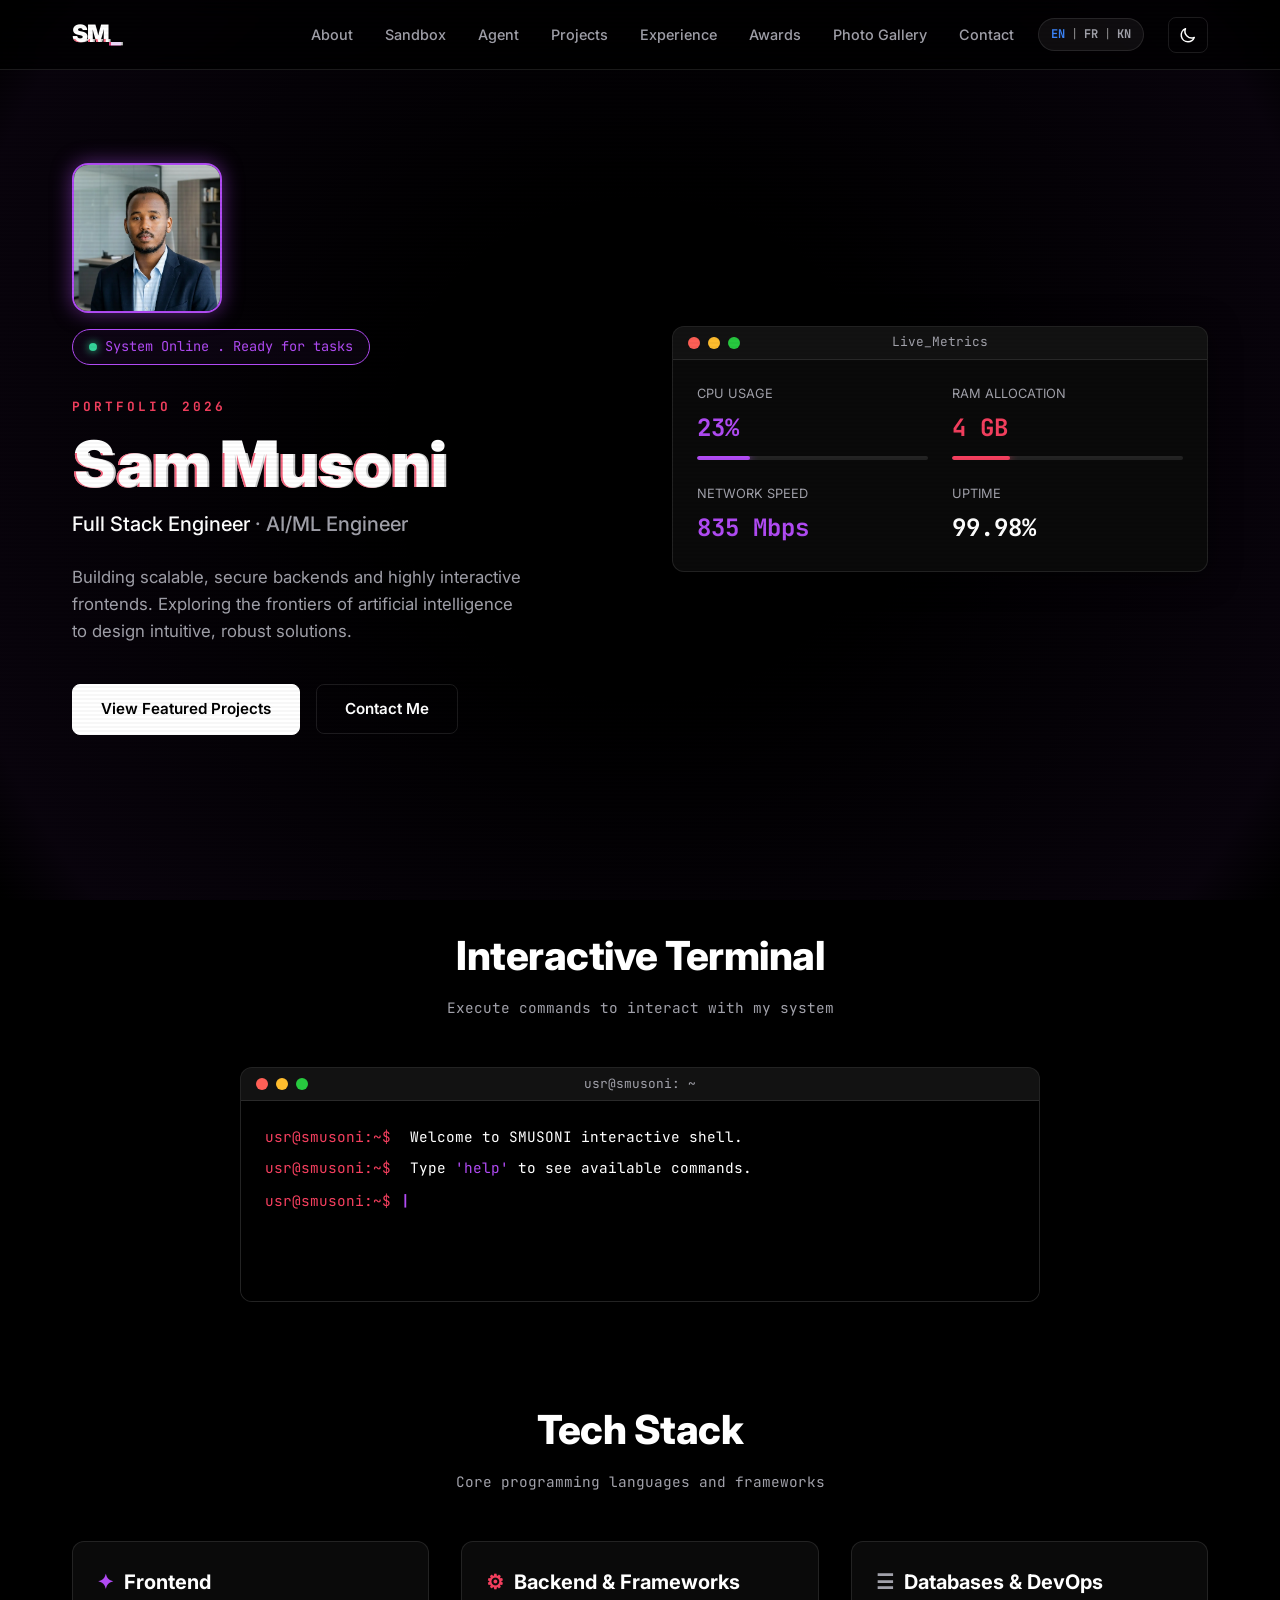
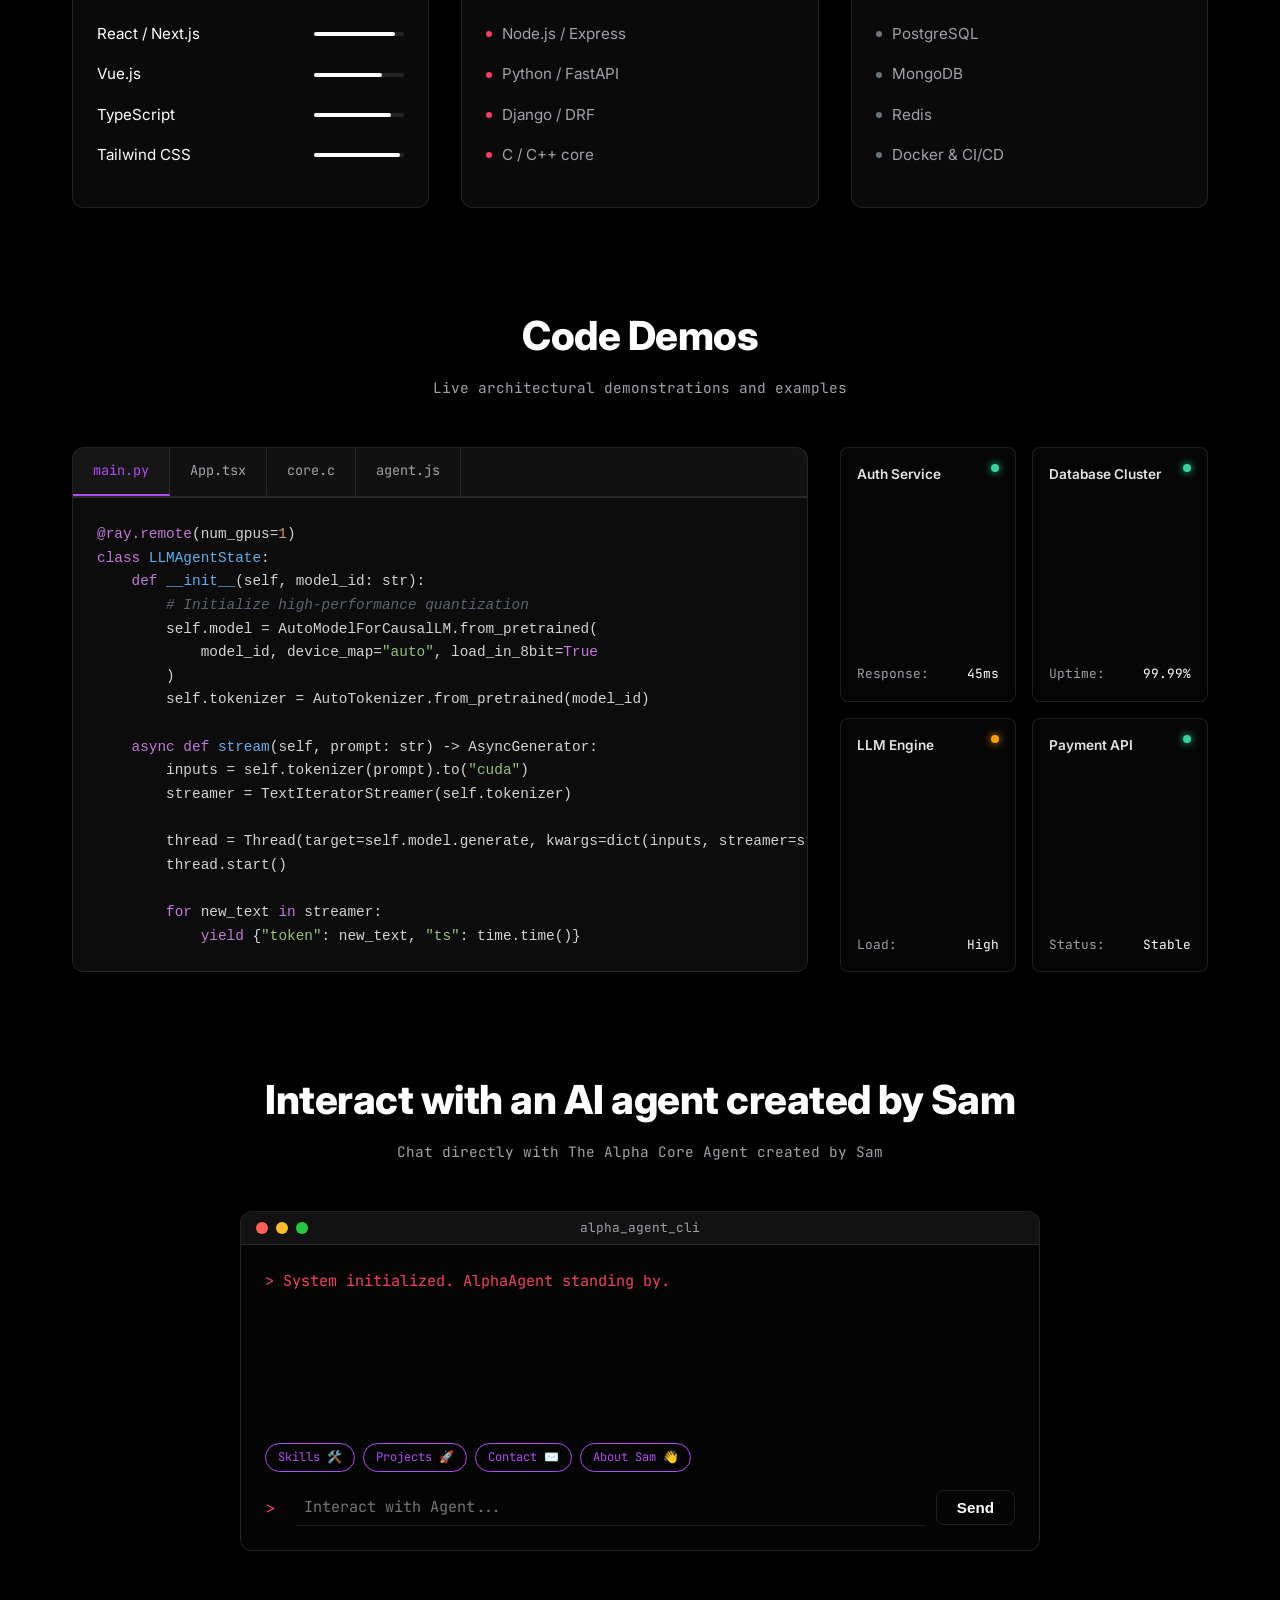
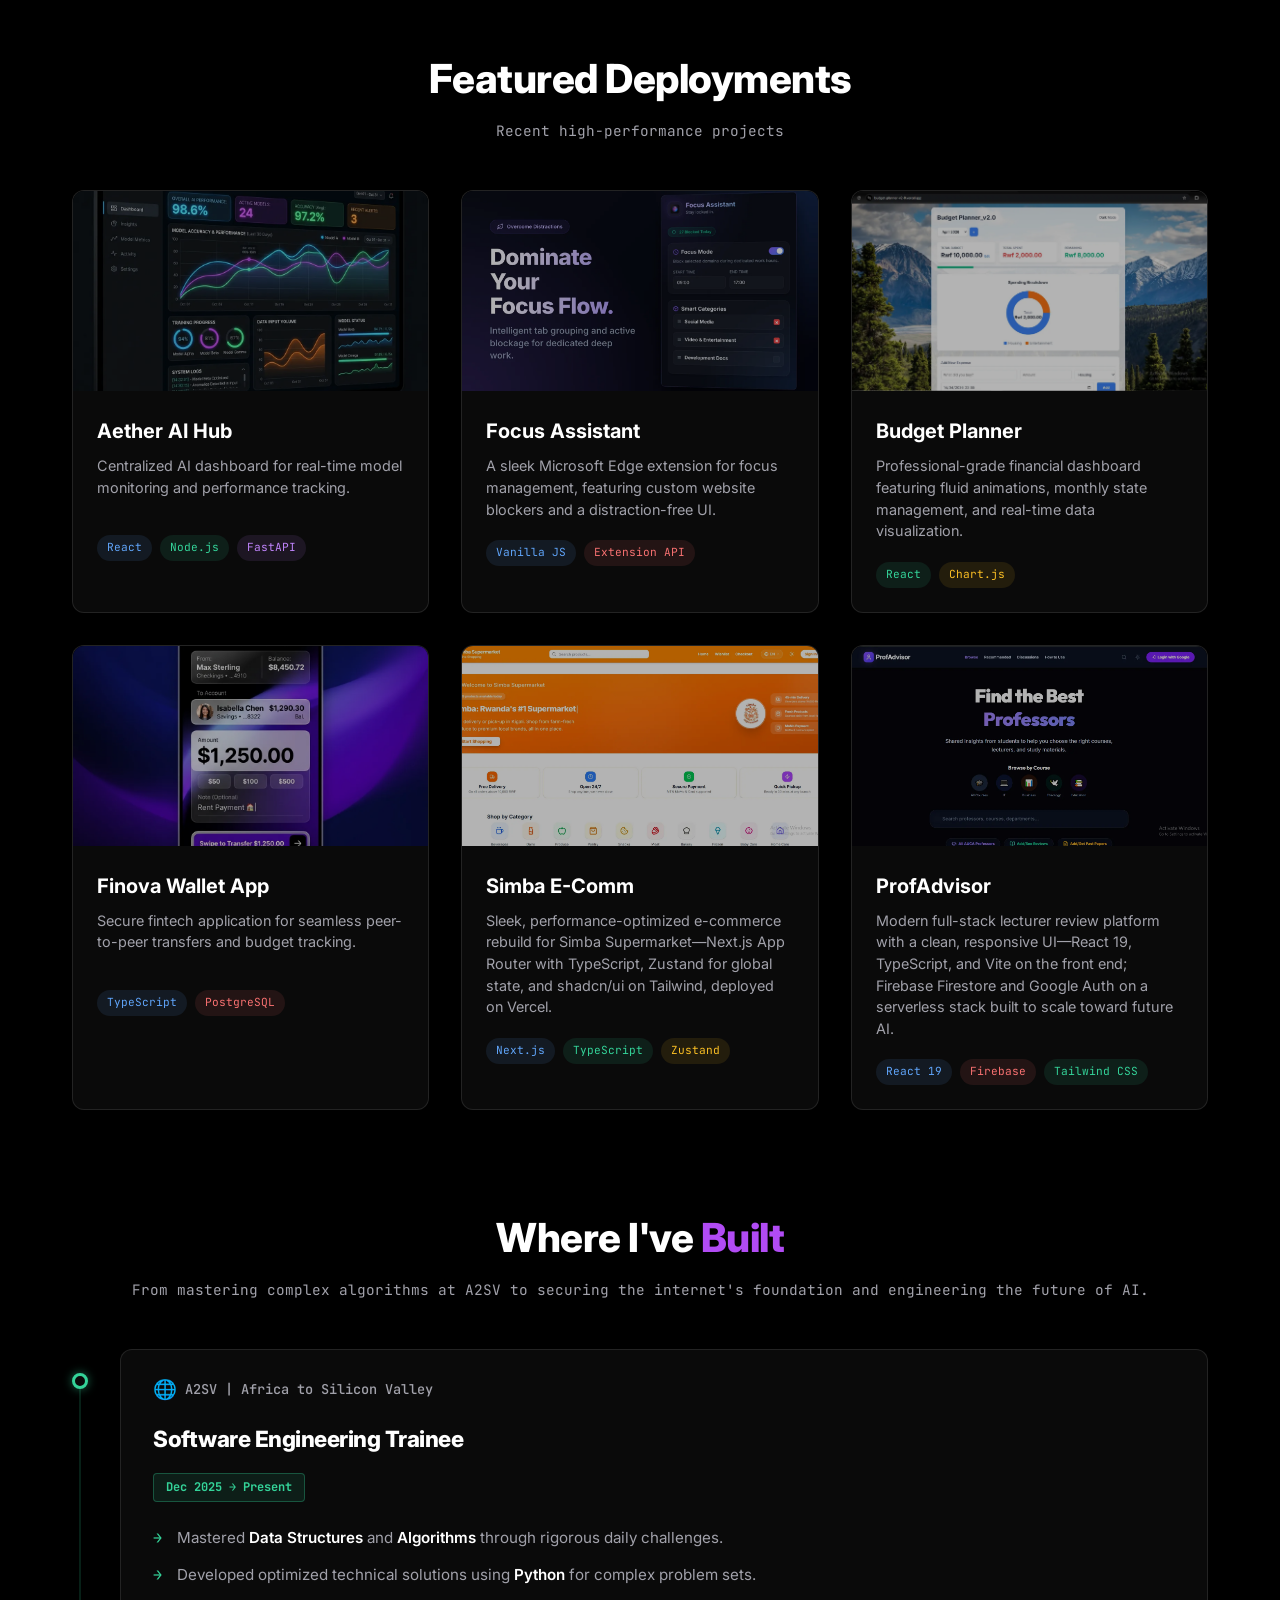
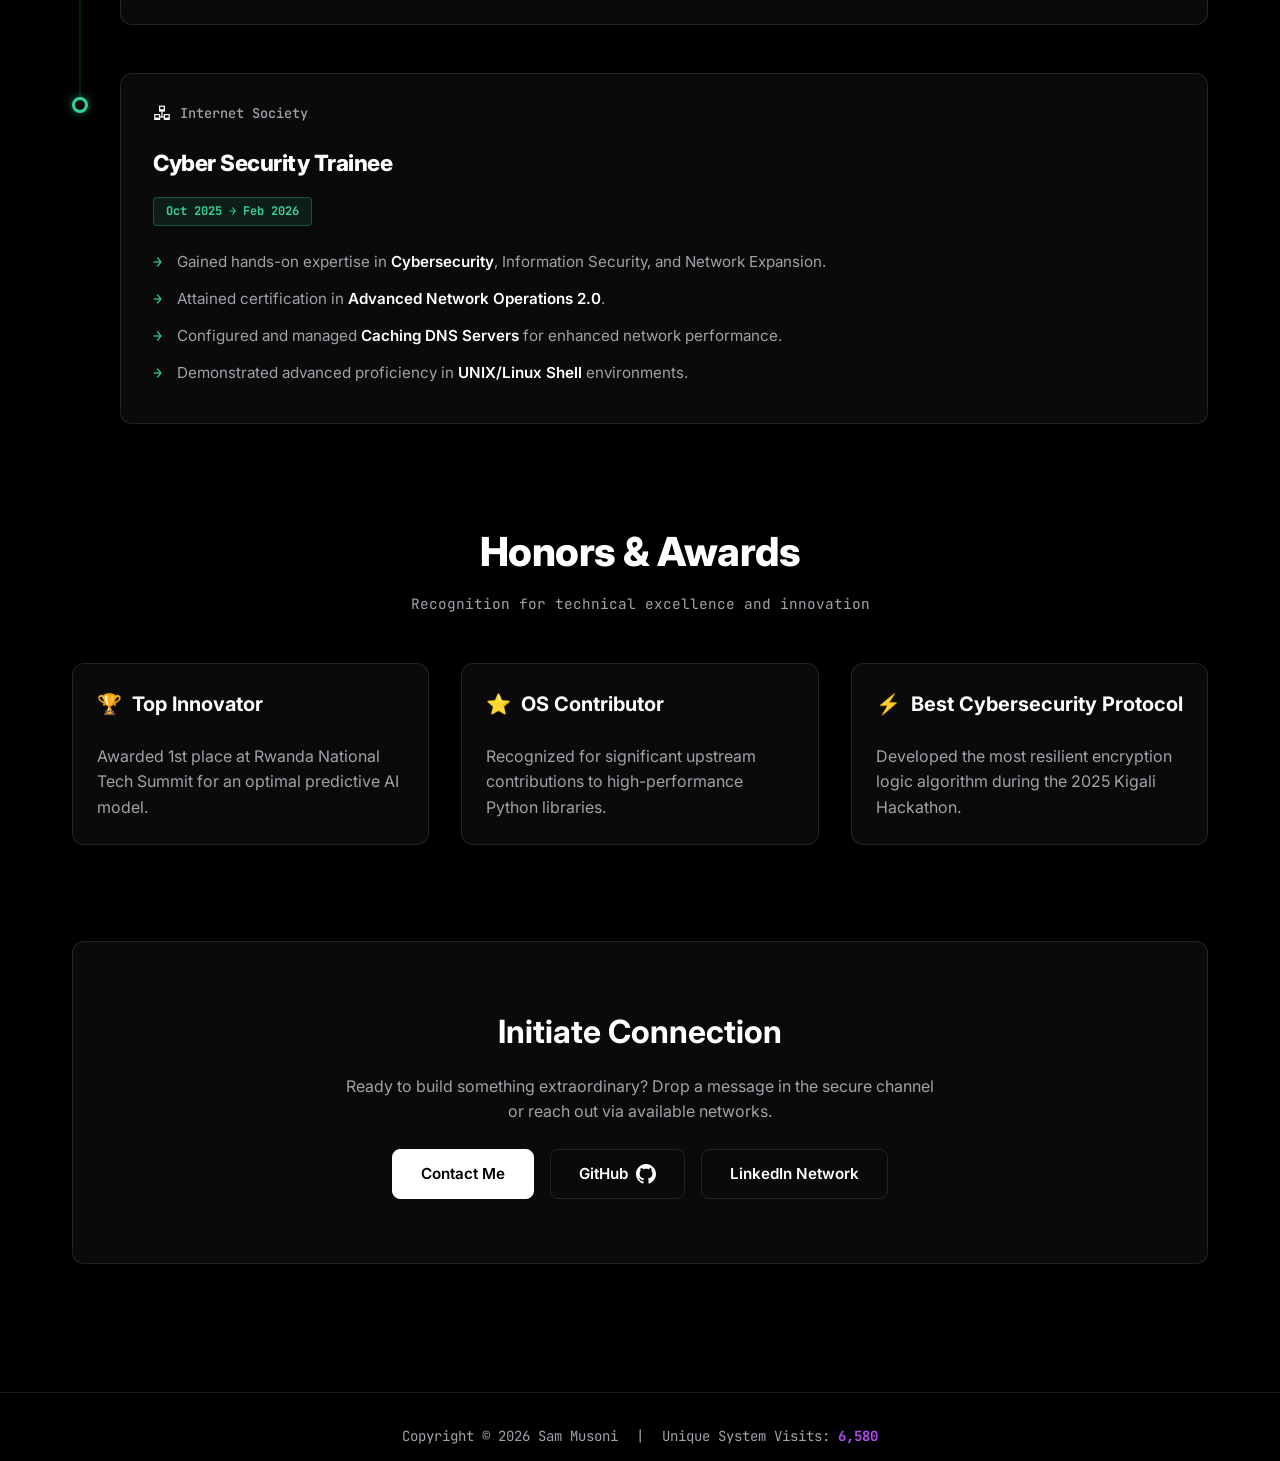
==== commit 91ce43fb: "Update French translation for PORTFOLIO and change terminal cursor to vertical line (|)" ====
--- a/index.html
+++ b/index.html
@@ -235,7 +235,7 @@
               <input
                 type="text"
                 id="term-input"
-                placeholder="_"
+                placeholder="|"
                 autocomplete="off"
                 spellcheck="false"
                 enterkeyhint="go"
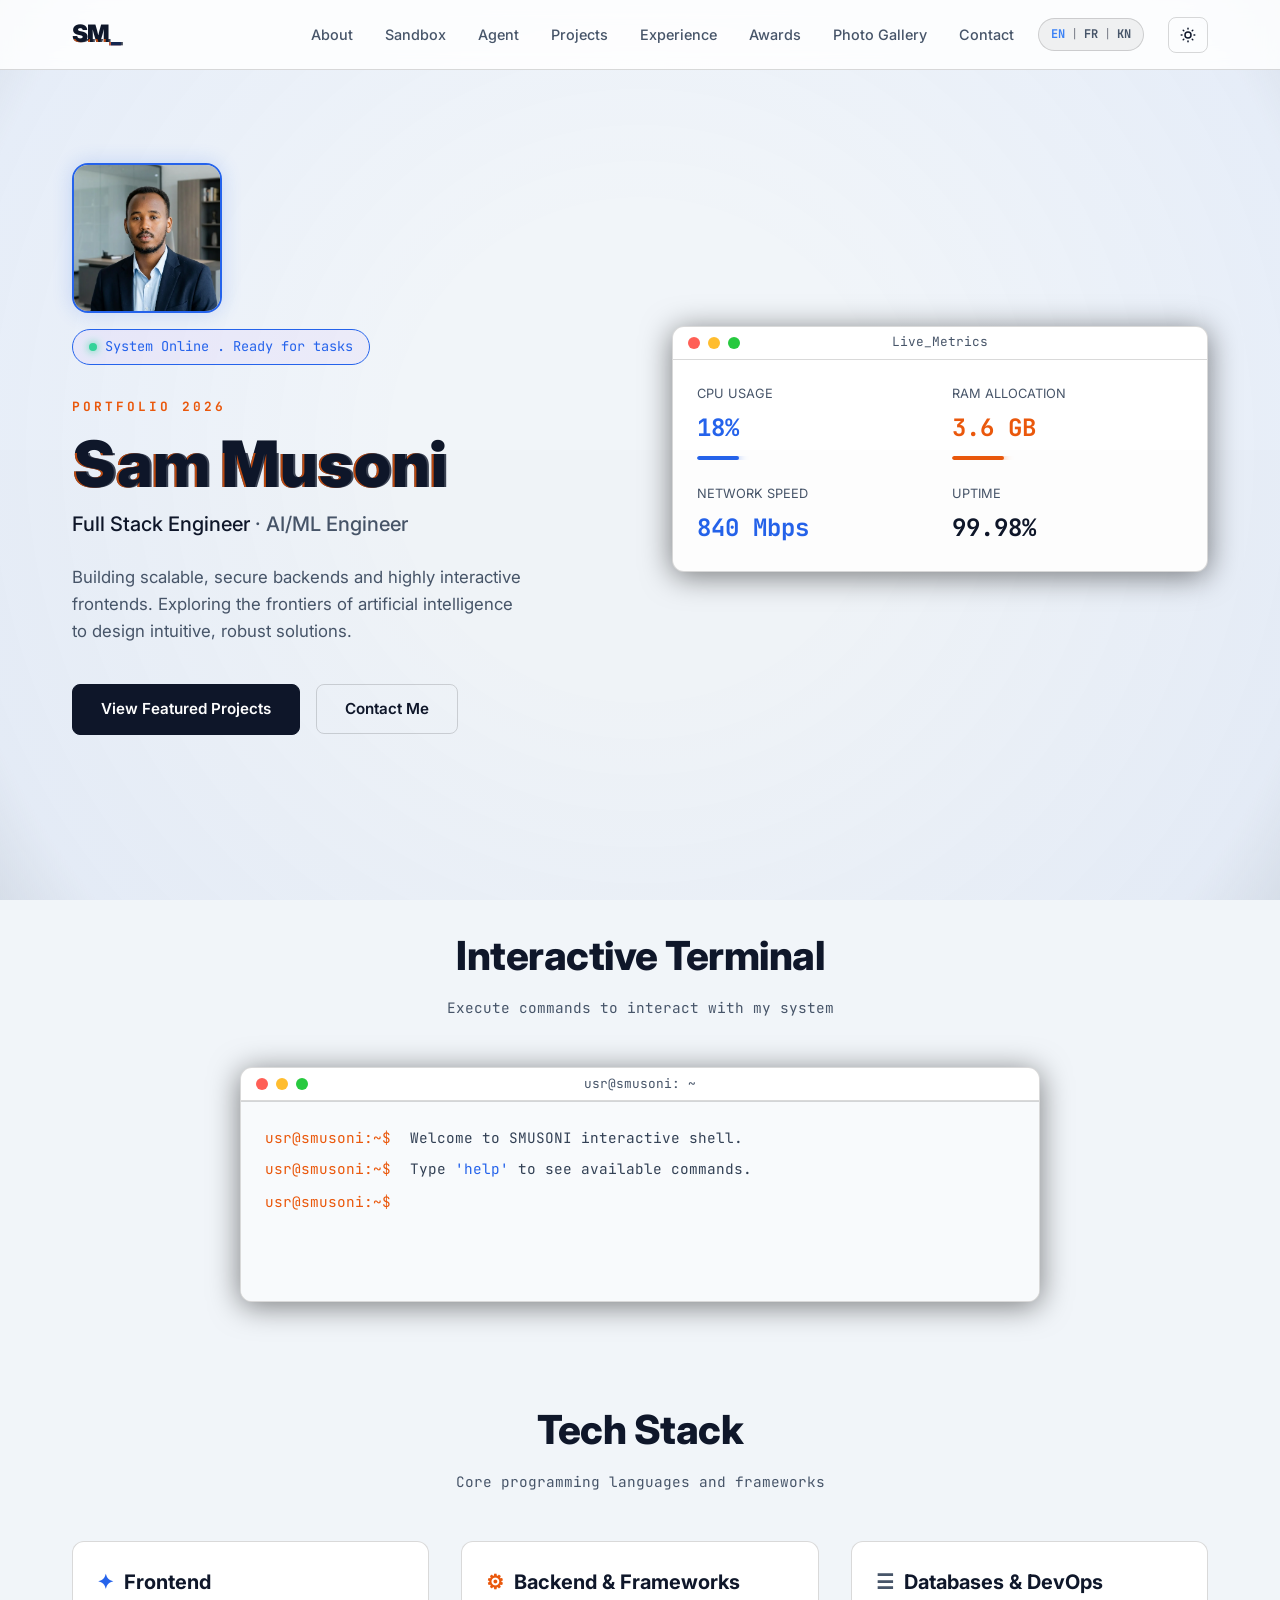
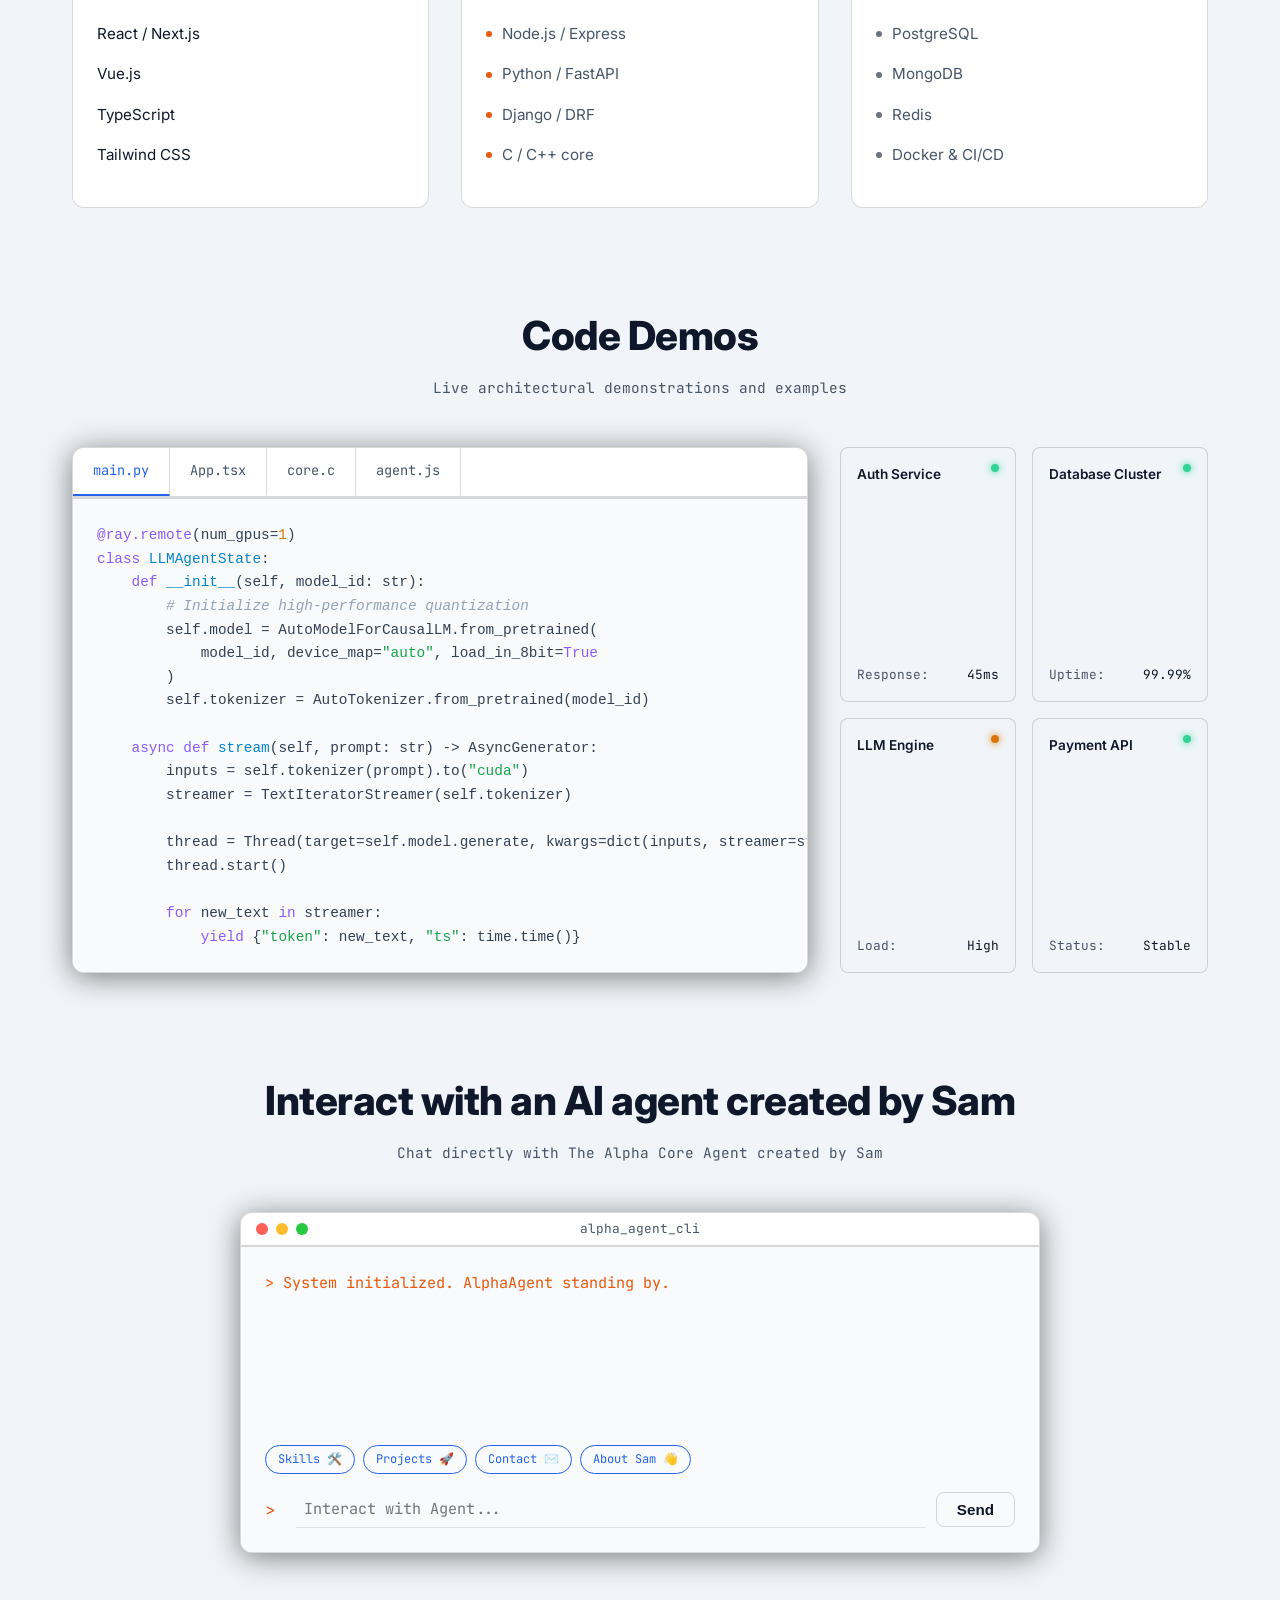
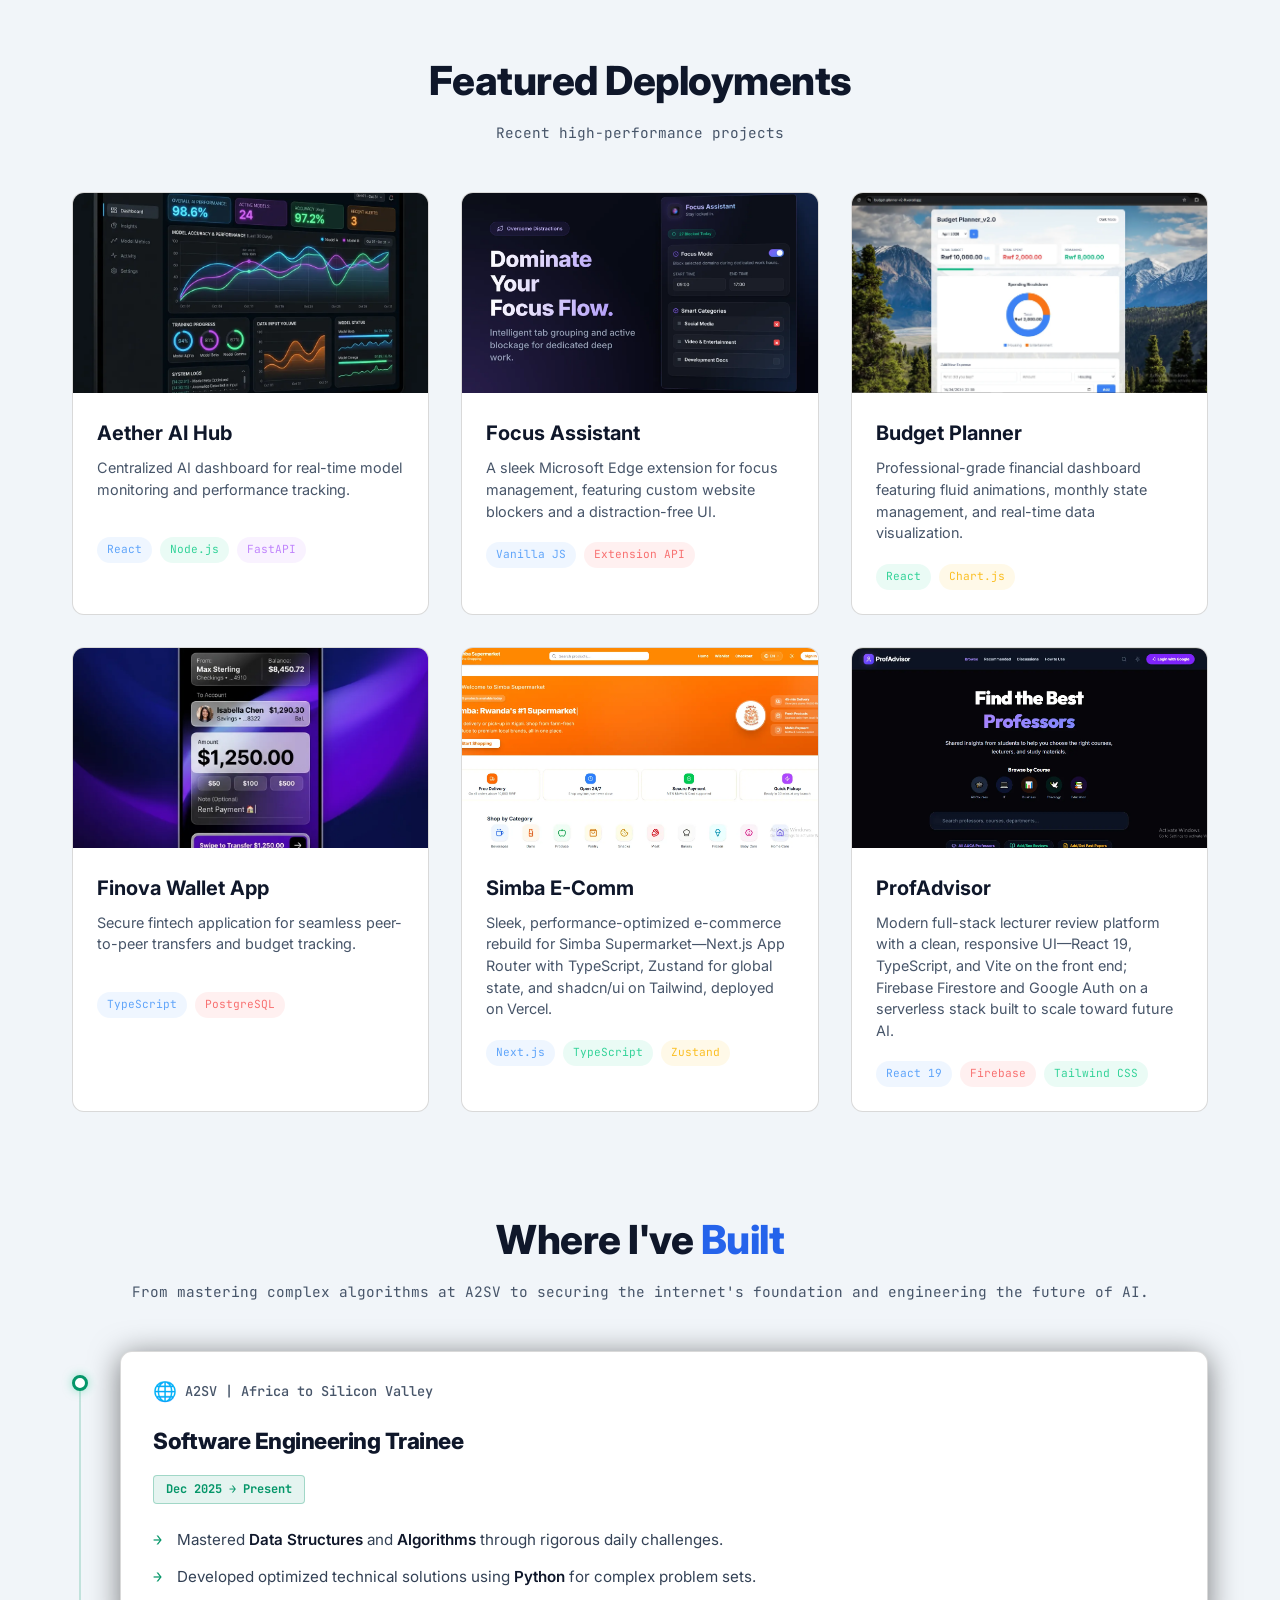
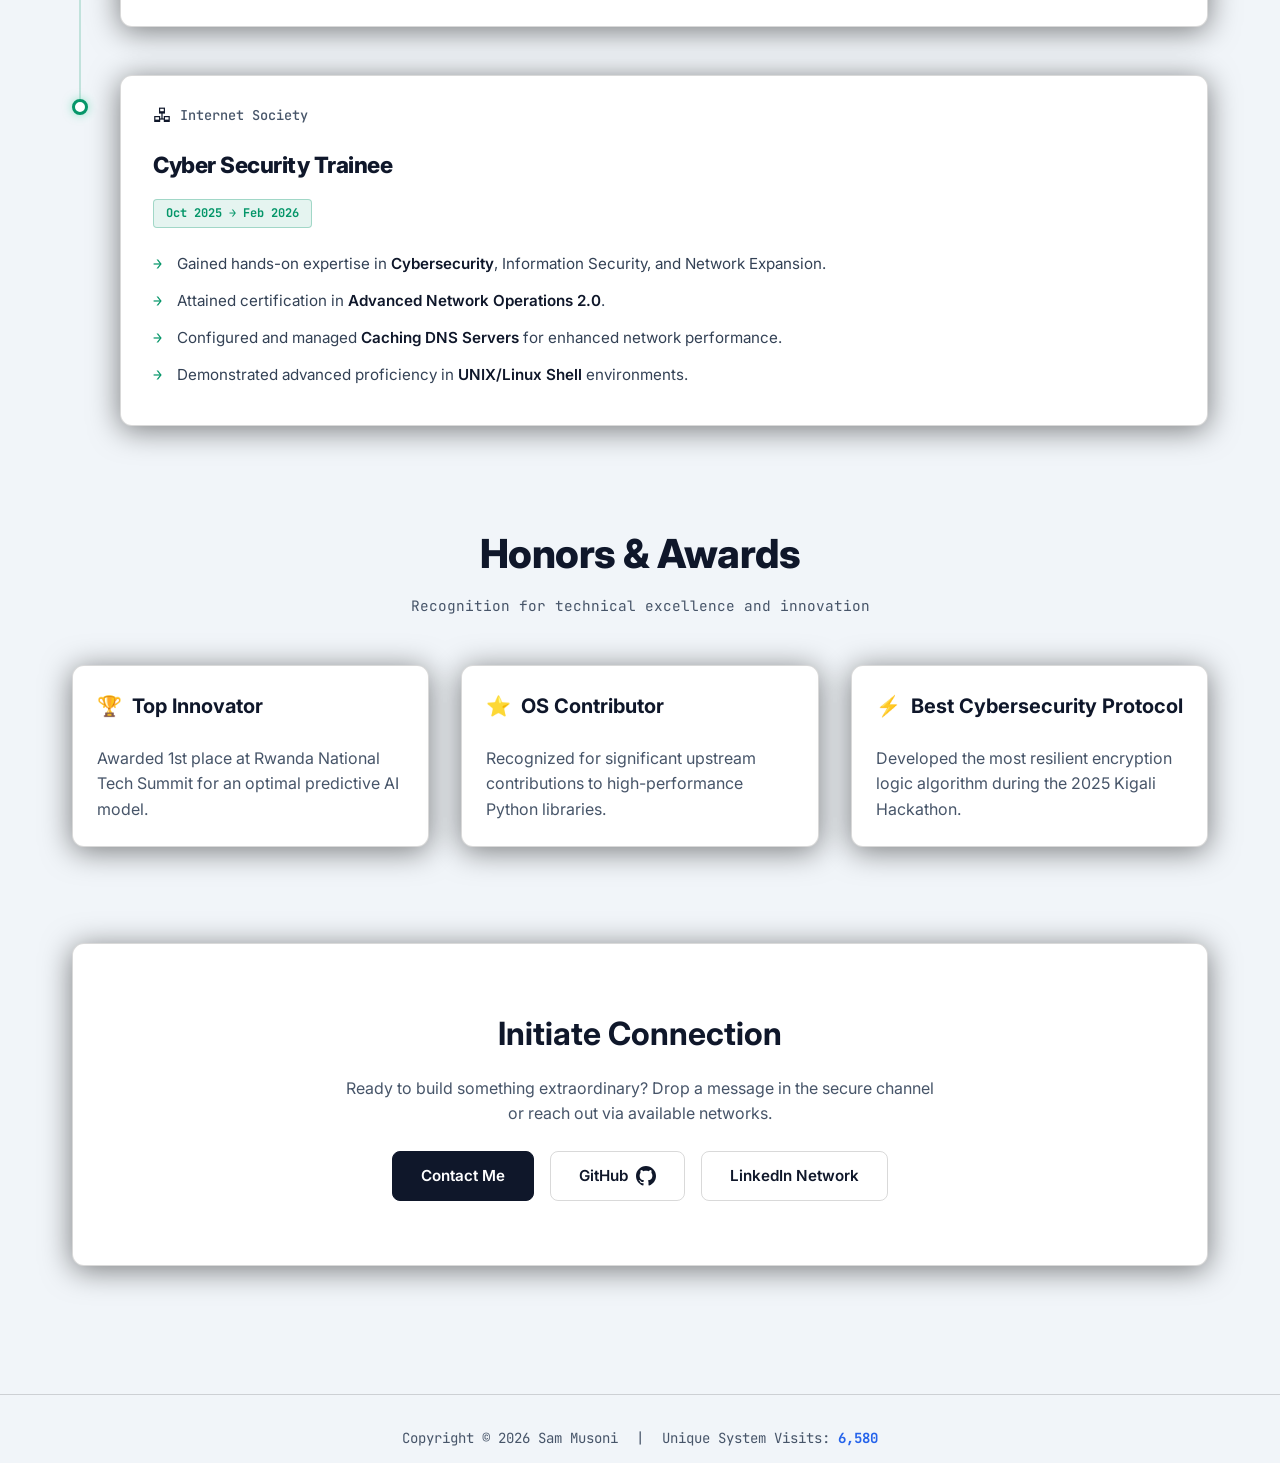
==== commit 9be805da: "Autofocus terminal input when scrolled into view and remove custom placeholder caret" ====
--- a/index.html
+++ b/index.html
@@ -235,7 +235,6 @@
               <input
                 type="text"
                 id="term-input"
-                placeholder="|"
                 autocomplete="off"
                 spellcheck="false"
                 enterkeyhint="go"
--- a/style.css
+++ b/style.css
@@ -628,17 +628,6 @@
   background: transparent; border: none; color: var(--primary); font-family: inherit; font-size: inherit; outline: none; width: 100%;
   font-weight: bold;
   caret-color: var(--primary);
-}
-
-#term-input::placeholder {
-  color: var(--primary);
-  opacity: 1;
-  animation: cursorBlink 1s step-end infinite;
-}
-
-@keyframes cursorBlink {
-  0%, 100% { opacity: 0; }
-  50% { opacity: 1; }
 }
 
 .agent-runner {
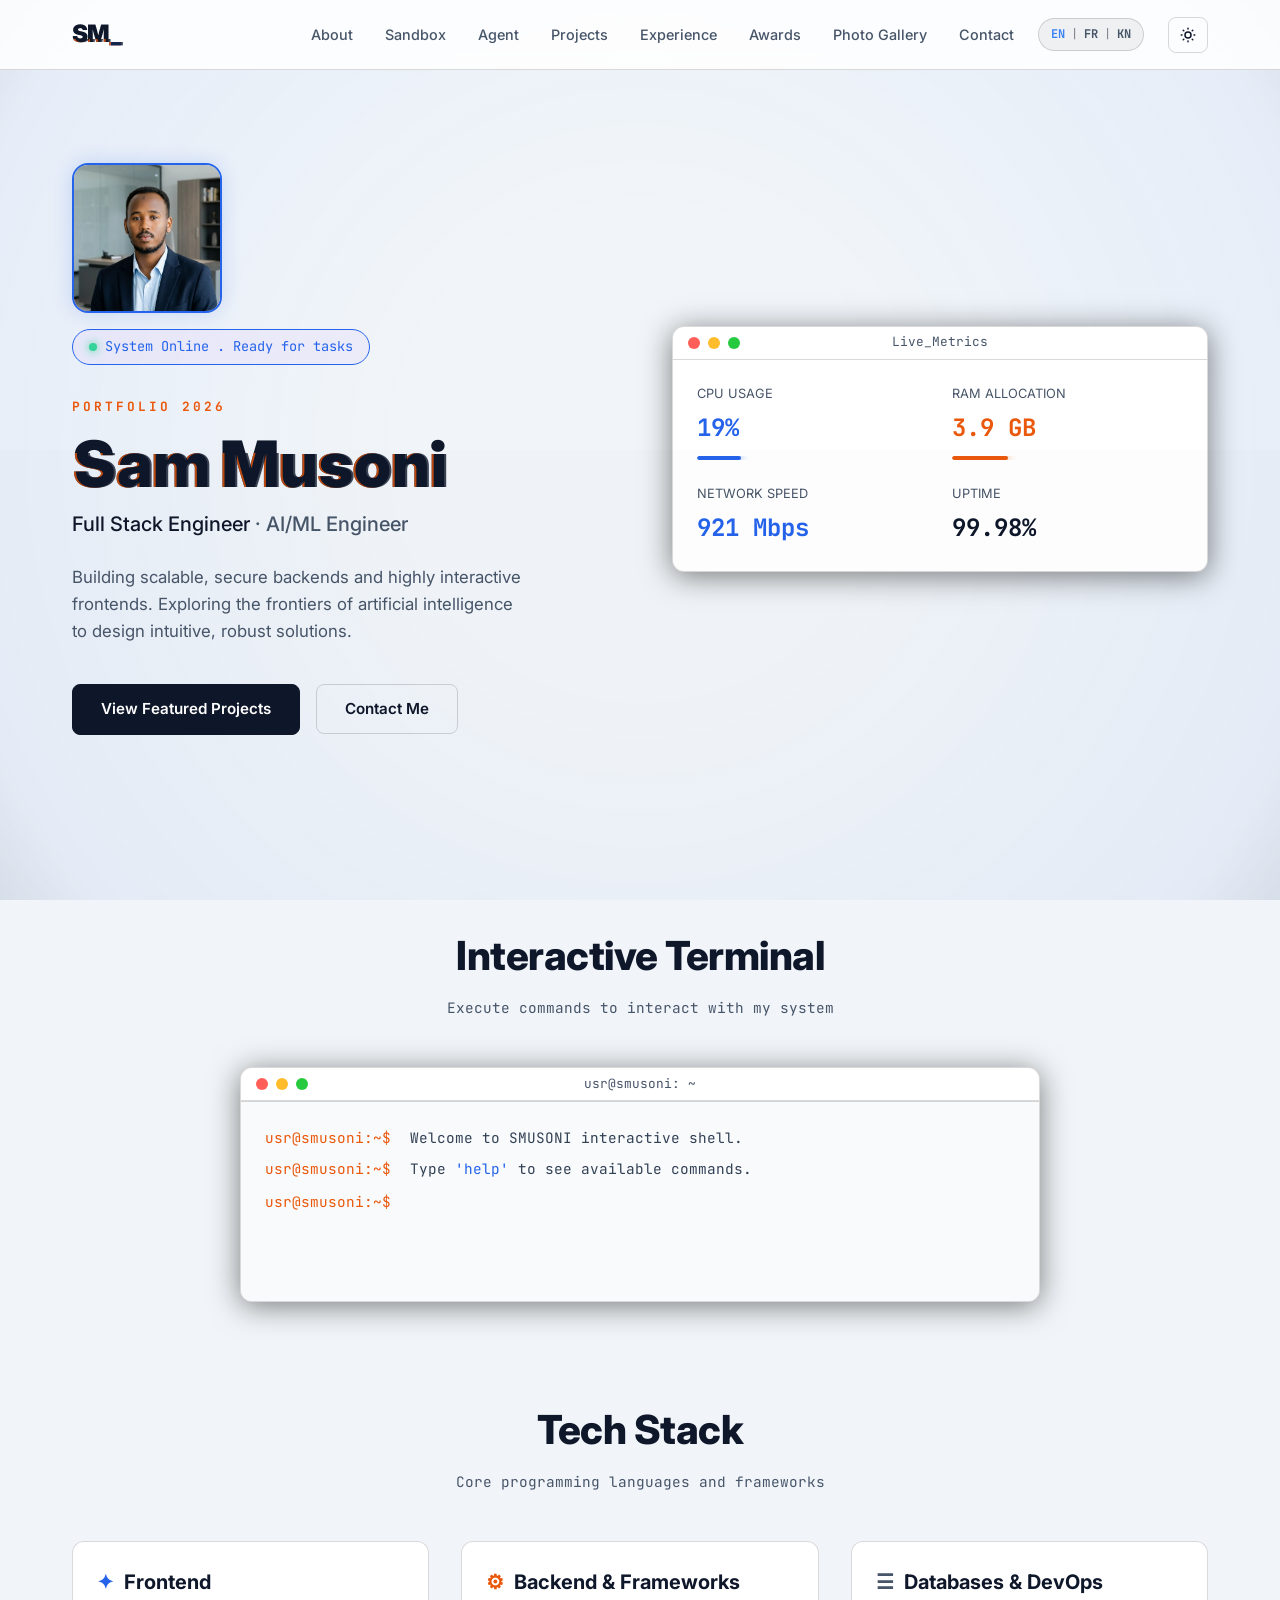
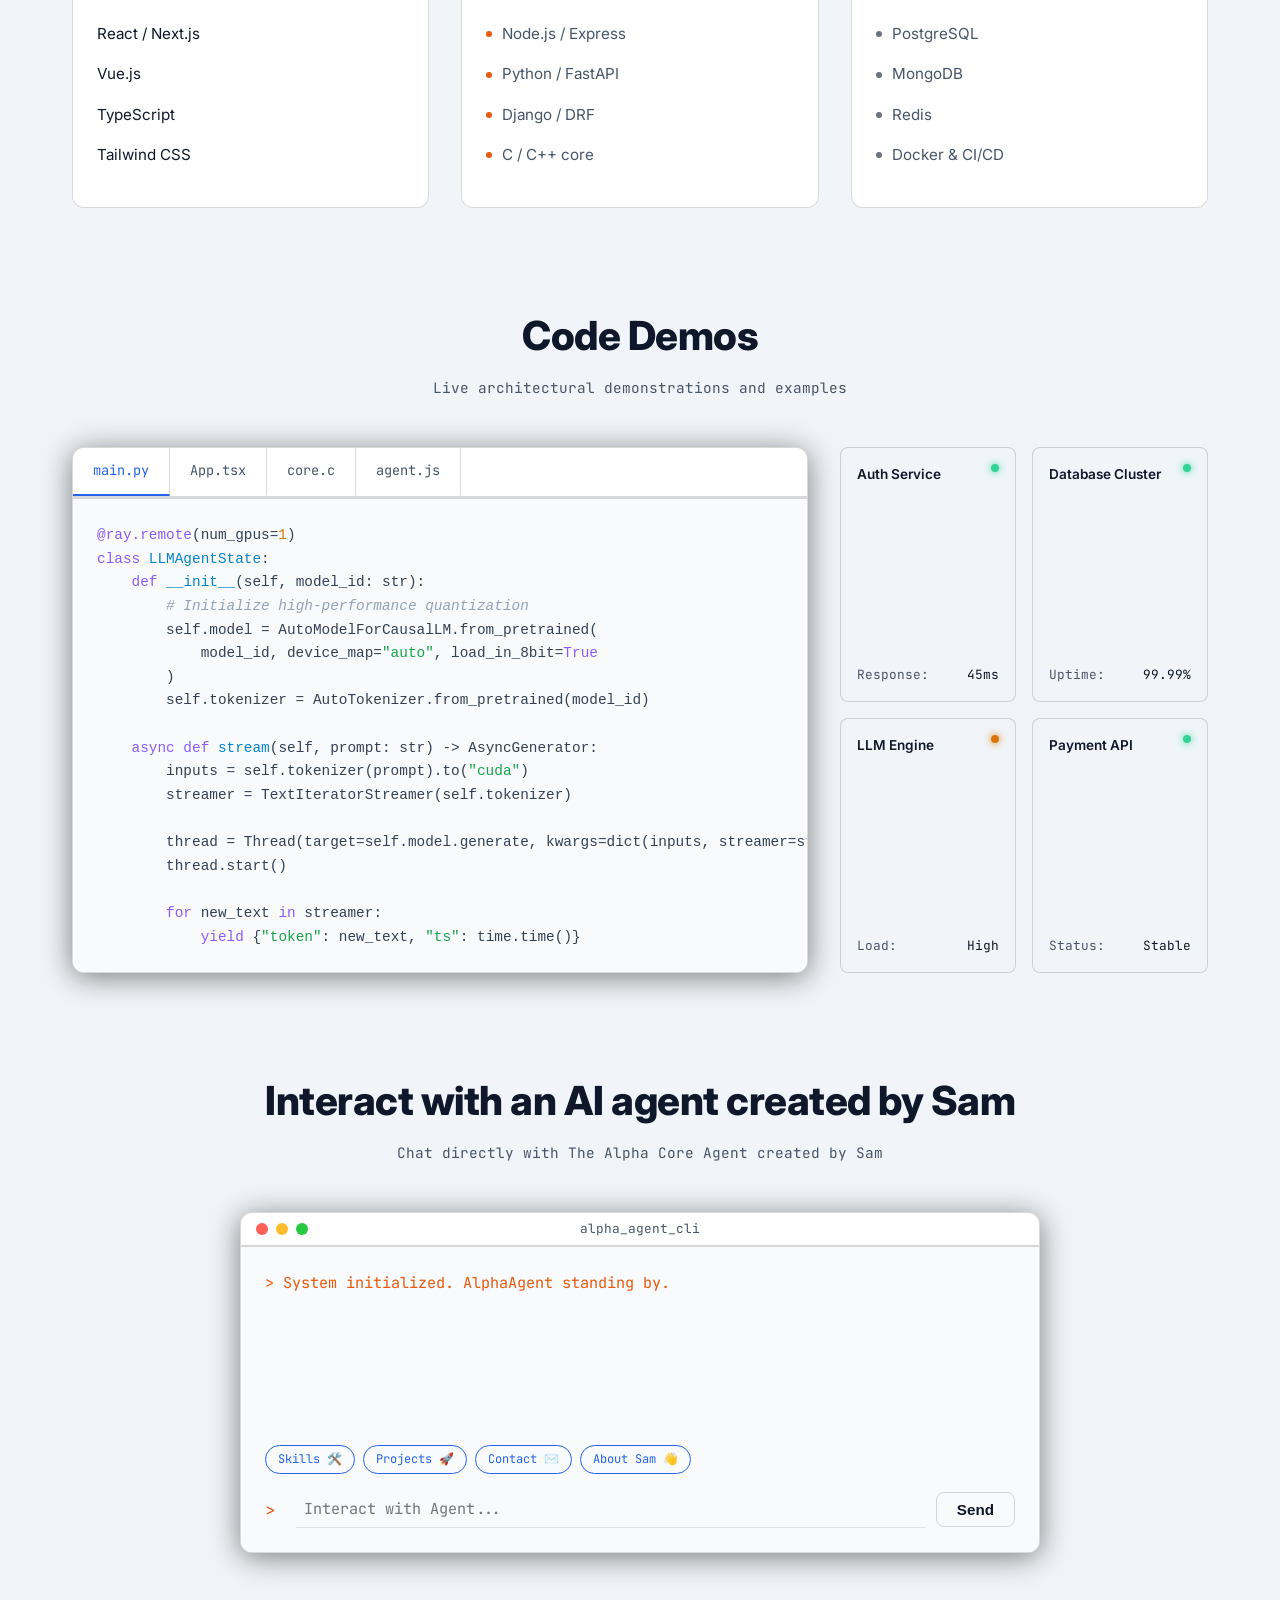
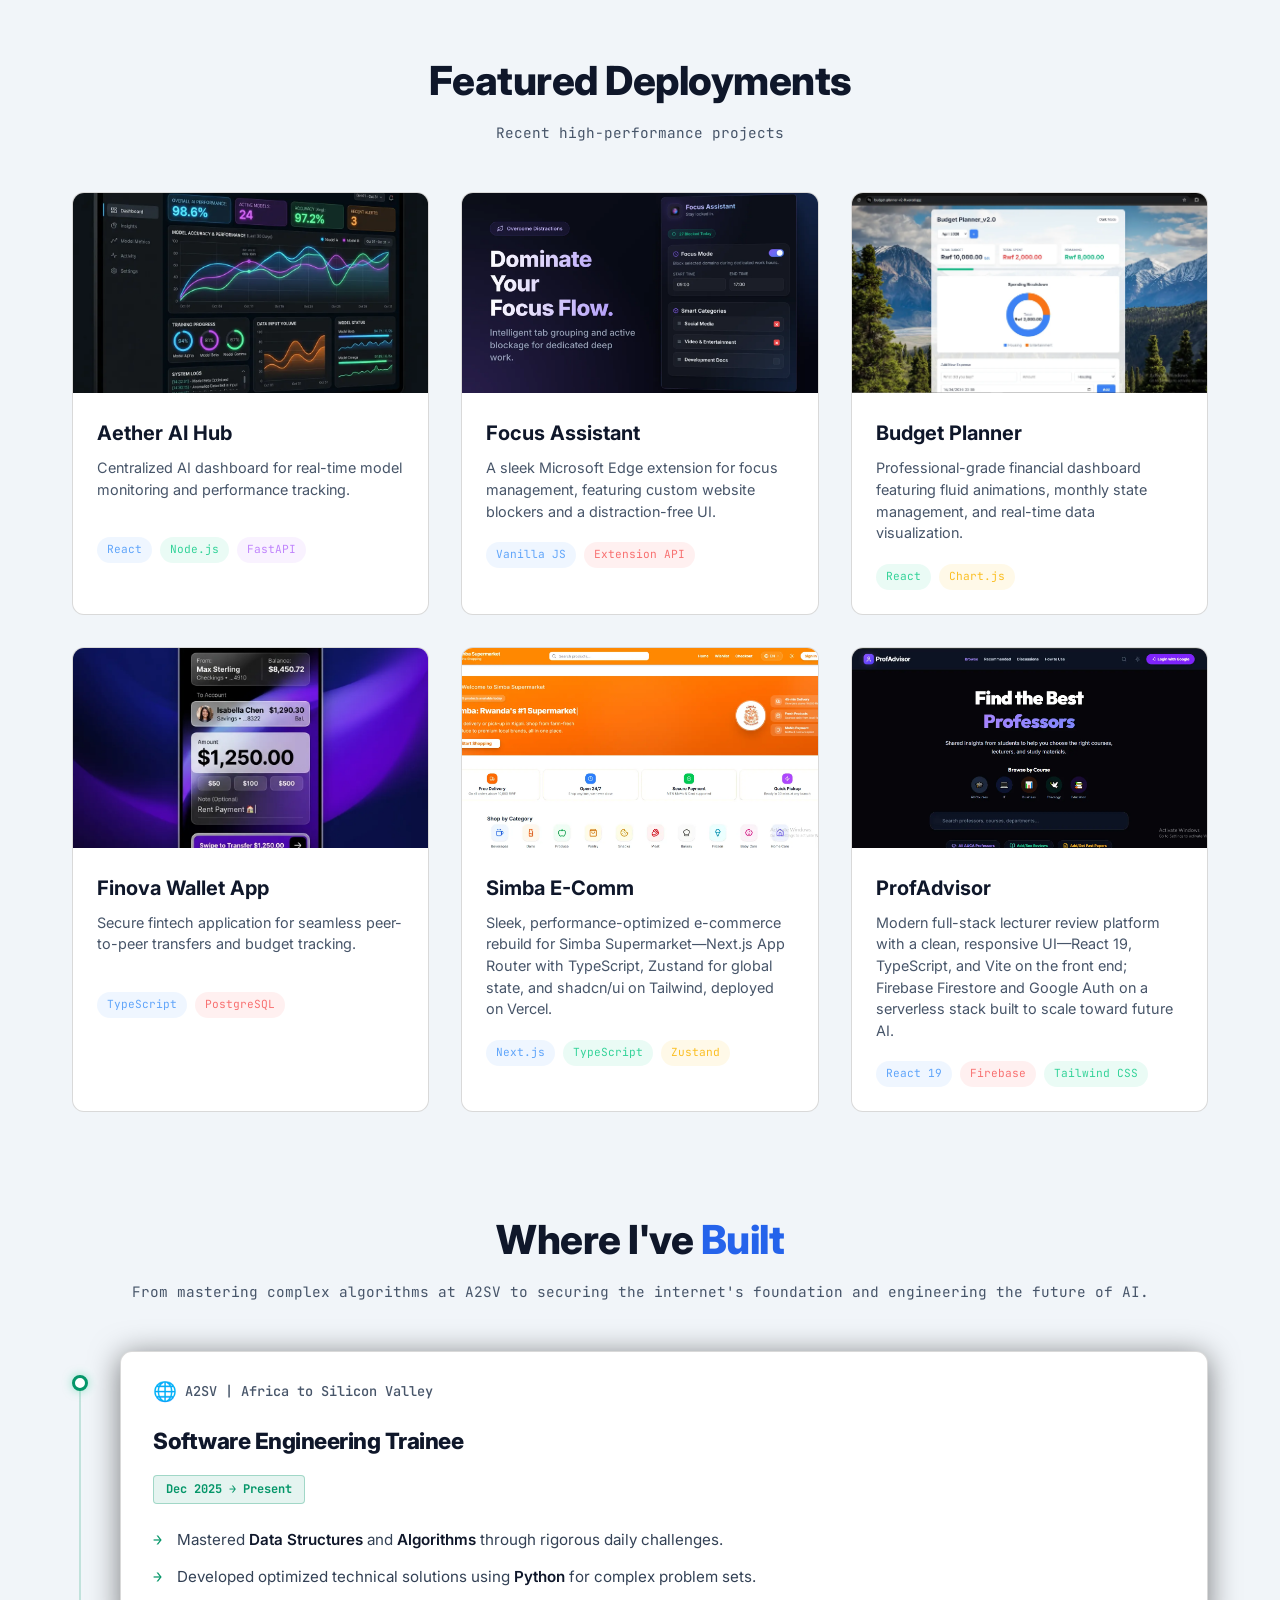
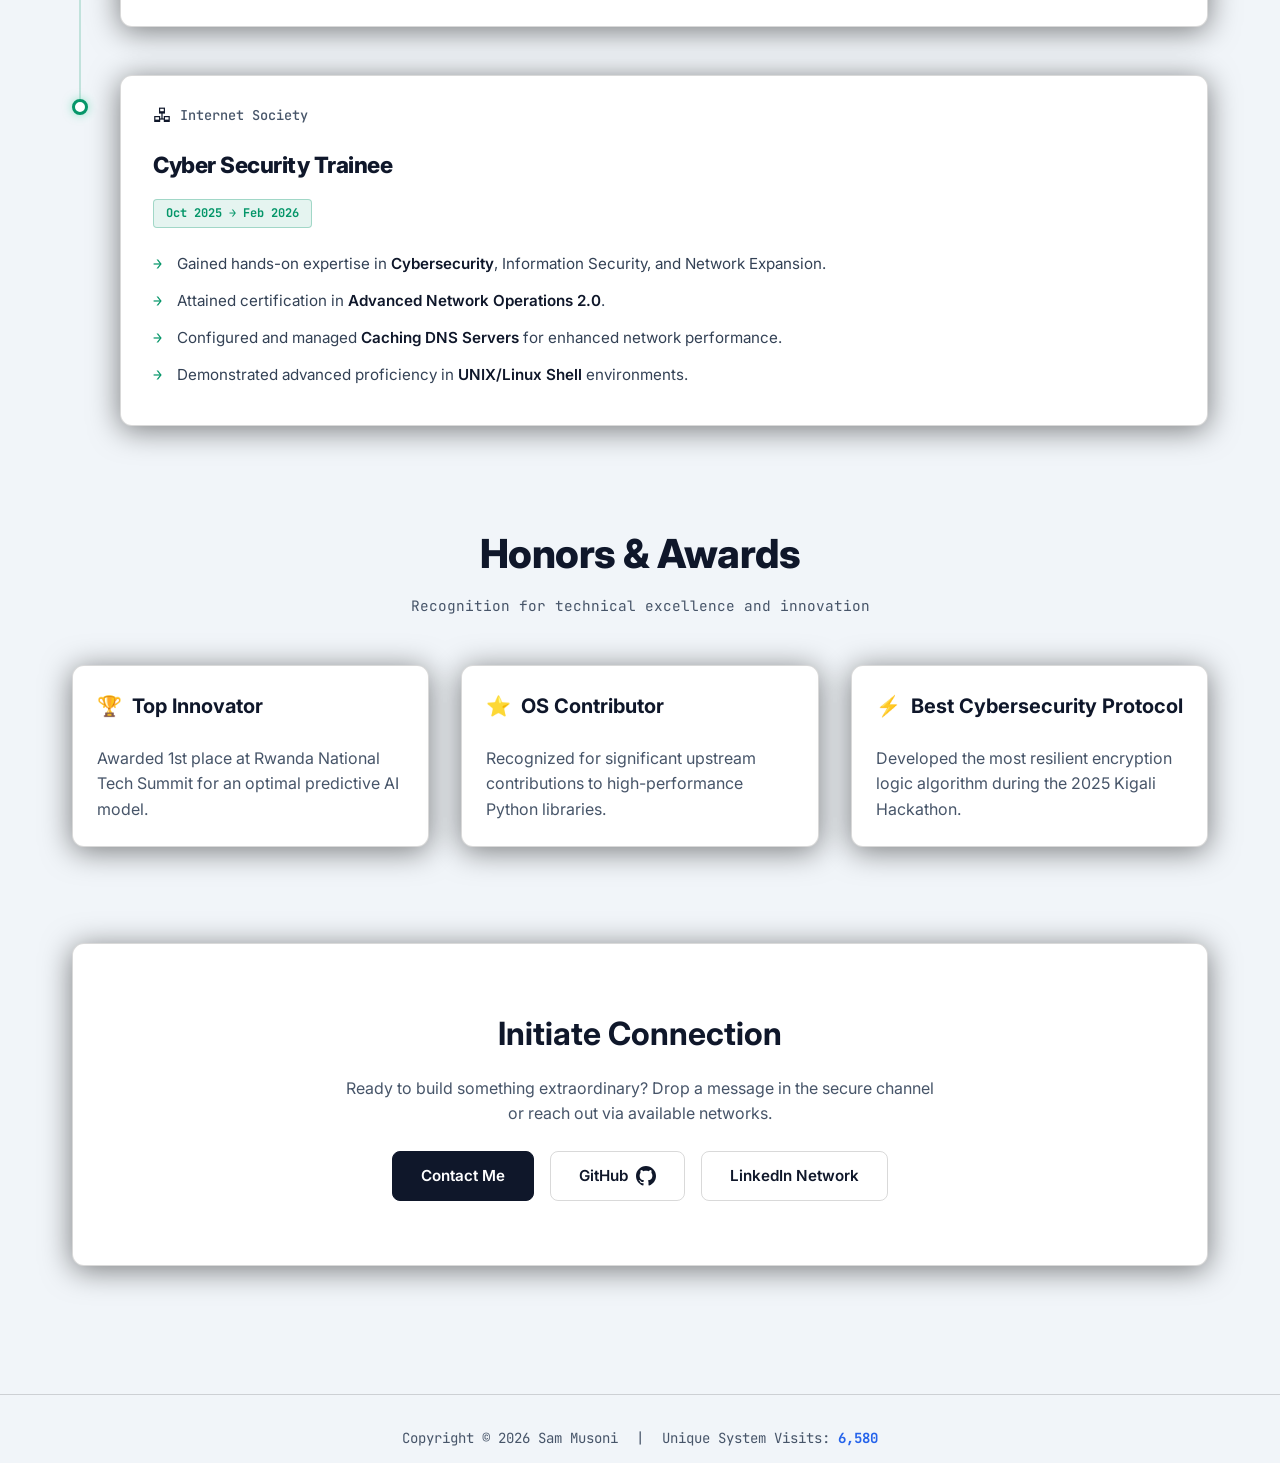
==== commit d56c7d89: "feat: change title" ====
--- a/index.html
+++ b/index.html
@@ -1,339 +1,271 @@
 <!doctype html>
 <html lang="en">
-  <head>
-    <meta charset="UTF-8" />
-    <meta name="viewport" content="width=device-width, initial-scale=1.0" />
-    <title>Sam Musoni | High-Tech Developer</title>
-    <link rel="preconnect" href="https://fonts.googleapis.com" />
-    <link rel="preconnect" href="https://fonts.gstatic.com" crossorigin />
-    <link
-      href="https://fonts.googleapis.com/css2?family=Inter:wght@400;500;700;900&family=JetBrains+Mono:wght@400;700&display=swap"
-      rel="stylesheet"
-    />
-    <script src="config.js"></script>
-    <link rel="stylesheet" href="style.css" />
-    <link rel="preload" as="image" href="images/profil.webp" fetchpriority="high" />
-  </head>
-
-  <body>
-    <!-- Background Vignette & Grid -->
-    <div class="bg-vignette"></div>
-    <div class="bg-grid"></div>
-    <div class="scanlines"></div>
-
-    <nav class="navbar">
-      <div class="nav-content">
-        <div class="logo glitch-text" data-text="SM_">
-          SM<span class="text-primary">_</span>
-        </div>
-        <a href="#terminal" class="terminal-nav-btn" aria-label="Interactive Terminal">
-          <svg xmlns="http://www.w3.org/2000/svg" width="20" height="20" fill="none" viewBox="0 0 24 24" stroke="currentColor" stroke-width="2.5" stroke-linecap="round" stroke-linejoin="round">
-            <polyline points="4 17 10 11 4 5"></polyline>
-            <line x1="12" y1="19" x2="20" y2="19"></line>
+
+<head>
+  <meta charset="UTF-8" />
+  <meta name="viewport" content="width=device-width, initial-scale=1.0" />
+  <title>Sam Musoni | Full-Stack Developer</title>
+  <link rel="preconnect" href="https://fonts.googleapis.com" />
+  <link rel="preconnect" href="https://fonts.gstatic.com" crossorigin />
+  <link
+    href="https://fonts.googleapis.com/css2?family=Inter:wght@400;500;700;900&family=JetBrains+Mono:wght@400;700&display=swap"
+    rel="stylesheet" />
+  <script src="config.js"></script>
+  <link rel="stylesheet" href="style.css" />
+  <link rel="preload" as="image" href="images/profil.webp" fetchpriority="high" />
+</head>
+
+<body>
+  <!-- Background Vignette & Grid -->
+  <div class="bg-vignette"></div>
+  <div class="bg-grid"></div>
+  <div class="scanlines"></div>
+
+  <nav class="navbar">
+    <div class="nav-content">
+      <div class="logo glitch-text" data-text="SM_">
+        SM<span class="text-primary">_</span>
+      </div>
+      <a href="#terminal" class="terminal-nav-btn" aria-label="Interactive Terminal">
+        <svg xmlns="http://www.w3.org/2000/svg" width="20" height="20" fill="none" viewBox="0 0 24 24"
+          stroke="currentColor" stroke-width="2.5" stroke-linecap="round" stroke-linejoin="round">
+          <polyline points="4 17 10 11 4 5"></polyline>
+          <line x1="12" y1="19" x2="20" y2="19"></line>
+        </svg>
+      </a>
+      <button class="hamburger" id="hamburger-btn" aria-label="Open Menu">
+        <span></span><span></span><span></span>
+      </button>
+      <div class="nav-links" id="nav-links">
+        <a href="#about" class="nav-link-item">About</a>
+        <a href="#sandbox" class="nav-link-item">Sandbox</a>
+        <a href="#agent-interactive" class="nav-link-item">Agent</a>
+        <a href="#projects" class="nav-link-item">Projects</a>
+        <a href="#experience" class="nav-link-item">Experience</a>
+        <a href="#awards" class="nav-link-item">Awards</a>
+        <a href="gallery.html" class="nav-link-item">Photo Gallery</a>
+        <a href="#contact" class="nav-link-item">Contact</a>
+        <div class="lang-toggle">
+          <span class="lang active">EN</span><span class="pipe">|</span><span class="lang">FR</span><span
+            class="pipe">|</span><span class="lang">KN</span>
+        </div>
+        <button id="theme-toggle" class="theme-toggle-btn" aria-label="Toggle Theme">
+          <svg id="sun-icon" style="display: block" xmlns="http://www.w3.org/2000/svg" width="18" height="18"
+            fill="none" viewBox="0 0 24 24" stroke="currentColor" stroke-width="2">
+            <path stroke-linecap="round" stroke-linejoin="round"
+              d="M12 3v1m0 16v1m9-9h-1M4 12H3m15.364 6.364l-.707-.707M6.343 6.343l-.707-.707m12.728 0l-.707.707M6.343 17.657l-.707.707M16 12a4 4 0 11-8 0 4 4 0 018 0z" />
           </svg>
-        </a>
-        <button class="hamburger" id="hamburger-btn" aria-label="Open Menu">
-          <span></span><span></span><span></span>
+          <svg id="moon-icon" style="display: none" xmlns="http://www.w3.org/2000/svg" width="18" height="18"
+            fill="none" viewBox="0 0 24 24" stroke="currentColor" stroke-width="2">
+            <path stroke-linecap="round" stroke-linejoin="round"
+              d="M20.354 15.354A9 9 0 018.646 3.646 9.003 9.003 0 0012 21a9.003 9.003 0 008.354-5.646z" />
+          </svg>
         </button>
-        <div class="nav-links" id="nav-links">
-          <a href="#about" class="nav-link-item">About</a>
-          <a href="#sandbox" class="nav-link-item">Sandbox</a>
-          <a href="#agent-interactive" class="nav-link-item">Agent</a>
-          <a href="#projects" class="nav-link-item">Projects</a>
-          <a href="#experience" class="nav-link-item">Experience</a>
-          <a href="#awards" class="nav-link-item">Awards</a>
-          <a href="gallery.html" class="nav-link-item">Photo Gallery</a>
-          <a href="#contact" class="nav-link-item">Contact</a>
-          <div class="lang-toggle">
-            <span class="lang active">EN</span><span class="pipe">|</span
-            ><span class="lang">FR</span><span class="pipe">|</span
-            ><span class="lang">KN</span>
-          </div>
-          <button
-            id="theme-toggle"
-            class="theme-toggle-btn"
-            aria-label="Toggle Theme"
-          >
-            <svg
-              id="sun-icon"
-              style="display: block"
-              xmlns="http://www.w3.org/2000/svg"
-              width="18"
-              height="18"
-              fill="none"
-              viewBox="0 0 24 24"
-              stroke="currentColor"
-              stroke-width="2"
-            >
-              <path
-                stroke-linecap="round"
-                stroke-linejoin="round"
-                d="M12 3v1m0 16v1m9-9h-1M4 12H3m15.364 6.364l-.707-.707M6.343 6.343l-.707-.707m12.728 0l-.707.707M6.343 17.657l-.707.707M16 12a4 4 0 11-8 0 4 4 0 018 0z"
-              />
-            </svg>
-            <svg
-              id="moon-icon"
-              style="display: none"
-              xmlns="http://www.w3.org/2000/svg"
-              width="18"
-              height="18"
-              fill="none"
-              viewBox="0 0 24 24"
-              stroke="currentColor"
-              stroke-width="2"
-            >
-              <path
-                stroke-linecap="round"
-                stroke-linejoin="round"
-                d="M20.354 15.354A9 9 0 018.646 3.646 9.003 9.003 0 0012 21a9.003 9.003 0 008.354-5.646z"
-              />
-            </svg>
-          </button>
-        </div>
-      </div>
-    </nav>
-
-    <main class="container">
-      <!-- Hero Section -->
-      <section class="hero" id="about">
-        <div class="hero-left">
-          <div class="hero-identity">
-            <div class="avatar-container">
-              <img
-                src="images/profil.webp"
-                alt="Sam Musoni"
-                class="profile-avatar"
-                fetchpriority="high"
-                decoding="async"
-              />
-              <div class="avatar-scanner"></div>
-            </div>
-            <div class="status-pill border-primary">
-              <span class="status-dot green animate-pulse"></span>
-              <span class="status-text text-primary"
-                >System Online . Ready for tasks</span
-              >
-            </div>
-          </div>
-          <div class="portfolio-tag">PORTFOLIO 2026</div>
-          <h1 class="hero-title glitch-text" data-text="Sam Musoni">
-            Sam Musoni
-          </h1>
-          <p class="hero-subtitle">
-            Full Stack Engineer
-            <span class="text-gray">&middot; AI/ML Engineer</span>
-          </p>
-          <p class="hero-bio">
-            Building scalable, secure backends and highly interactive frontends.
-            Exploring the frontiers of artificial intelligence to design
-            intuitive, robust solutions.
-          </p>
-          <div class="hero-action">
-            <a href="#projects" class="btn btn-gradient">View Featured Projects</a>
-            <div class="hand-animation-wrapper">
-              <a href="contact.html" class="btn btn-outline click-target"
-                >Contact Me</a
-              >
-              <div class="hand-animation-container">
-                <svg
-                  class="hand-cursor-icon"
-                  xmlns="http://www.w3.org/2000/svg"
-                  viewBox="0 0 24 24"
-                  width="32"
-                  height="32"
-                  fill="var(--primary)"
-                  stroke="var(--bg-panel)"
-                  stroke-width="1.5"
-                >
-                  <path
-                    d="M9 11.5V3.5C9 2.67 9.67 2 10.5 2C11.33 2 12 2.67 12 3.5V10.5M12 10.5V5.5C12 4.67 12.67 4 13.5 4C14.33 4 15 4.67 15 5.5V10.5M15 10.5V7C15 6.17 15.67 5.5 16.5 5.5C17.33 5.5 18 6.17 18 7V10.5M18 10.5V8.5C18 7.67 18.67 7 19.5 7C20.33 7 21 7.67 21 8.5V15.5C21 18.54 18.54 21 15.5 21H13.63C12.18 21 10.8 20.43 9.77 19.4L5.3 14.93C4.67 14.3 4.67 13.28 5.3 12.65C5.93 12.02 6.95 12.02 7.58 12.65L9 14.07V11.5Z"
-                  />
-                </svg>
-              </div>
-            </div>
-          </div>
-        </div>
-        <div class="hero-right">
-          <!-- Live Metrics Card Mockup -->
-          <div class="tech-card metrics-card">
-            <div class="card-header border-bottom">
-              <div class="window-controls">
-                <span></span><span></span><span></span>
-              </div>
-              <span class="header-title">Live_Metrics</span>
-            </div>
-            <div class="metrics-grid">
-              <div class="metric-item">
-                <span class="metric-label">CPU Usage</span>
-                <span class="metric-value text-primary cpu-val">12%</span>
-                <div class="progress-bar">
-                  <div
-                    class="progress-fill fill-primary"
-                    style="width: 12%"
-                  ></div>
-                </div>
-              </div>
-              <div class="metric-item">
-                <span class="metric-label">RAM Allocation</span>
-                <span class="metric-value text-secondary ram-val"
-                  >4.2 GB</span
-                >
-                <div class="progress-bar">
-                  <div
-                    class="progress-fill fill-secondary"
-                    style="width: 45%"
-                  ></div>
-                </div>
-              </div>
-              <div class="metric-item">
-                <span class="metric-label">Network Speed</span>
-                <span class="metric-value text-primary net-val"
-                  >840 Mbps</span
-                >
-              </div>
-              <div class="metric-item">
-                <span class="metric-label">Uptime</span>
-                <span class="metric-value uptime-val">99.98%</span>
-              </div>
-            </div>
-          </div>
-        </div>
-      </section>
-
-      <!-- Interactive Terminal -->
-      <section class="terminal-section" id="terminal">
-        <div class="section-title reveal">
-          <h2 data-i18n-orig="Interactive Terminal">Interactive Terminal</h2>
-          <p data-i18n-orig="Execute commands to interact with the system">
-            Execute commands to interact with my system
-          </p>
-        </div>
-
-        <div class="tech-card terminal-window reveal">
+      </div>
+    </div>
+  </nav>
+
+  <main class="container">
+    <!-- Hero Section -->
+    <section class="hero" id="about">
+      <div class="hero-left">
+        <div class="hero-identity">
+          <div class="avatar-container">
+            <img src="images/profil.webp" alt="Sam Musoni" class="profile-avatar" fetchpriority="high"
+              decoding="async" />
+            <div class="avatar-scanner"></div>
+          </div>
+          <div class="status-pill border-primary">
+            <span class="status-dot green animate-pulse"></span>
+            <span class="status-text text-primary">System Online . Ready for tasks</span>
+          </div>
+        </div>
+        <div class="portfolio-tag">PORTFOLIO 2026</div>
+        <h1 class="hero-title glitch-text" data-text="Sam Musoni">
+          Sam Musoni
+        </h1>
+        <p class="hero-subtitle">
+          Full Stack Engineer
+          <span class="text-gray">&middot; AI/ML Engineer</span>
+        </p>
+        <p class="hero-bio">
+          Building scalable, secure backends and highly interactive frontends.
+          Exploring the frontiers of artificial intelligence to design
+          intuitive, robust solutions.
+        </p>
+        <div class="hero-action">
+          <a href="#projects" class="btn btn-gradient">View Featured Projects</a>
+          <div class="hand-animation-wrapper">
+            <a href="contact.html" class="btn btn-outline click-target">Contact Me</a>
+            <div class="hand-animation-container">
+              <svg class="hand-cursor-icon" xmlns="http://www.w3.org/2000/svg" viewBox="0 0 24 24" width="32"
+                height="32" fill="var(--primary)" stroke="var(--bg-panel)" stroke-width="1.5">
+                <path
+                  d="M9 11.5V3.5C9 2.67 9.67 2 10.5 2C11.33 2 12 2.67 12 3.5V10.5M12 10.5V5.5C12 4.67 12.67 4 13.5 4C14.33 4 15 4.67 15 5.5V10.5M15 10.5V7C15 6.17 15.67 5.5 16.5 5.5C17.33 5.5 18 6.17 18 7V10.5M18 10.5V8.5C18 7.67 18.67 7 19.5 7C20.33 7 21 7.67 21 8.5V15.5C21 18.54 18.54 21 15.5 21H13.63C12.18 21 10.8 20.43 9.77 19.4L5.3 14.93C4.67 14.3 4.67 13.28 5.3 12.65C5.93 12.02 6.95 12.02 7.58 12.65L9 14.07V11.5Z" />
+              </svg>
+            </div>
+          </div>
+        </div>
+      </div>
+      <div class="hero-right">
+        <!-- Live Metrics Card Mockup -->
+        <div class="tech-card metrics-card">
           <div class="card-header border-bottom">
             <div class="window-controls">
               <span></span><span></span><span></span>
             </div>
-            <span class="header-title">usr@smusoni: ~</span>
-          </div>
-          <div class="terminal-body" id="term-body">
-            <p class="term-line">
-              <span class="prompt">usr@smusoni:~$</span> Welcome to SMUSONI
-              interactive shell.
-            </p>
-            <p class="term-line">
-              <span class="prompt">usr@smusoni:~$</span> Type
-              <span class="text-primary">'help'</span> to see available
-              commands.
-            </p>
-            <form
-              class="term-input-line"
-              id="term-form"
-              onsubmit="return false;"
-            >
-              <span class="prompt">usr@smusoni:~$</span>
-              <input
-                type="text"
-                id="term-input"
-                autocomplete="off"
-                spellcheck="false"
-                enterkeyhint="go"
-                inputmode="text"
-              />
-            </form>
-          </div>
-        </div>
-      </section>
-
-      <!-- Code Sandbox Section -->
-      <section class="sandbox-section" id="sandbox">
-        <div class="section-title">
-          <h2>Tech Stack</h2>
-          <p>Core programming languages and frameworks</p>
-        </div>
-
-        <div class="expertise-grid">
-          <!-- Frontend -->
-          <div class="expertise-card">
-            <div class="expertise-header">
-              <span class="text-primary">&#10022;</span> Frontend
-            </div>
-            <ul class="expertise-list">
-              <li>
-                React / Next.js
-                <div class="bar-container">
-                  <div class="bar-fill" style="width: 90%"></div>
-                </div>
-              </li>
-              <li>
-                Vue.js
-                <div class="bar-container">
-                  <div class="bar-fill" style="width: 75%"></div>
-                </div>
-              </li>
-              <li>
-                TypeScript
-                <div class="bar-container">
-                  <div class="bar-fill" style="width: 85%"></div>
-                </div>
-              </li>
-              <li>
-                Tailwind CSS
-                <div class="bar-container">
-                  <div class="bar-fill" style="width: 95%"></div>
-                </div>
-              </li>
-            </ul>
-          </div>
-
-          <!-- Backend/Frameworks -->
-          <div class="expertise-card">
-            <div class="expertise-header">
-              <span class="text-secondary">&#9881;</span> Backend & Frameworks
-            </div>
-            <ul class="expertise-list dotted green">
-              <li>Node.js / Express</li>
-              <li>Python / FastAPI</li>
-              <li>Django / DRF</li>
-              <li>C / C++ core</li>
-            </ul>
-          </div>
-
-          <!-- Databases -->
-          <div class="expertise-card">
-            <div class="expertise-header">
-              <span class="text-gray">&#9776;</span> Databases & DevOps
-            </div>
-            <ul class="expertise-list dotted gray">
-              <li>PostgreSQL</li>
-              <li>MongoDB</li>
-              <li>Redis</li>
-              <li>Docker & CI/CD</li>
-            </ul>
-          </div>
-        </div>
-
-        <div class="section-title">
-          <h2>Code Demos</h2>
-          <p>Live architectural demonstrations and examples</p>
-        </div>
-
-        <div class="sandbox-grid">
-          <!-- Sandbox Window -->
-          <div class="tech-card code-sandbox">
-            <div class="card-header border-bottom padding-0">
-              <div class="sandbox-tabs">
-                <div class="tab active" data-tab="python">main.py</div>
-                <div class="tab" data-tab="react">App.tsx</div>
-                <div class="tab" data-tab="c">core.c</div>
-                <div class="tab" data-tab="agent">agent.js</div>
+            <span class="header-title">Live_Metrics</span>
+          </div>
+          <div class="metrics-grid">
+            <div class="metric-item">
+              <span class="metric-label">CPU Usage</span>
+              <span class="metric-value text-primary cpu-val">12%</span>
+              <div class="progress-bar">
+                <div class="progress-fill fill-primary" style="width: 12%"></div>
               </div>
             </div>
-            <div class="sandbox-body">
-              <pre
-                class="code-block active"
-                id="code-python"
-              ><code><span class="keyword">@ray.remote</span>(num_gpus=<span class="number">1</span>)
+            <div class="metric-item">
+              <span class="metric-label">RAM Allocation</span>
+              <span class="metric-value text-secondary ram-val">4.2 GB</span>
+              <div class="progress-bar">
+                <div class="progress-fill fill-secondary" style="width: 45%"></div>
+              </div>
+            </div>
+            <div class="metric-item">
+              <span class="metric-label">Network Speed</span>
+              <span class="metric-value text-primary net-val">840 Mbps</span>
+            </div>
+            <div class="metric-item">
+              <span class="metric-label">Uptime</span>
+              <span class="metric-value uptime-val">99.98%</span>
+            </div>
+          </div>
+        </div>
+      </div>
+    </section>
+
+    <!-- Interactive Terminal -->
+    <section class="terminal-section" id="terminal">
+      <div class="section-title reveal">
+        <h2 data-i18n-orig="Interactive Terminal">Interactive Terminal</h2>
+        <p data-i18n-orig="Execute commands to interact with the system">
+          Execute commands to interact with my system
+        </p>
+      </div>
+
+      <div class="tech-card terminal-window reveal">
+        <div class="card-header border-bottom">
+          <div class="window-controls">
+            <span></span><span></span><span></span>
+          </div>
+          <span class="header-title">usr@smusoni: ~</span>
+        </div>
+        <div class="terminal-body" id="term-body">
+          <p class="term-line">
+            <span class="prompt">usr@smusoni:~$</span> Welcome to SMUSONI
+            interactive shell.
+          </p>
+          <p class="term-line">
+            <span class="prompt">usr@smusoni:~$</span> Type
+            <span class="text-primary">'help'</span> to see available
+            commands.
+          </p>
+          <form class="term-input-line" id="term-form" onsubmit="return false;">
+            <span class="prompt">usr@smusoni:~$</span>
+            <input type="text" id="term-input" autocomplete="off" spellcheck="false" enterkeyhint="go"
+              inputmode="text" />
+          </form>
+        </div>
+      </div>
+    </section>
+
+    <!-- Code Sandbox Section -->
+    <section class="sandbox-section" id="sandbox">
+      <div class="section-title">
+        <h2>Tech Stack</h2>
+        <p>Core programming languages and frameworks</p>
+      </div>
+
+      <div class="expertise-grid">
+        <!-- Frontend -->
+        <div class="expertise-card">
+          <div class="expertise-header">
+            <span class="text-primary">&#10022;</span> Frontend
+          </div>
+          <ul class="expertise-list">
+            <li>
+              React / Next.js
+              <div class="bar-container">
+                <div class="bar-fill" style="width: 90%"></div>
+              </div>
+            </li>
+            <li>
+              Vue.js
+              <div class="bar-container">
+                <div class="bar-fill" style="width: 75%"></div>
+              </div>
+            </li>
+            <li>
+              TypeScript
+              <div class="bar-container">
+                <div class="bar-fill" style="width: 85%"></div>
+              </div>
+            </li>
+            <li>
+              Tailwind CSS
+              <div class="bar-container">
+                <div class="bar-fill" style="width: 95%"></div>
+              </div>
+            </li>
+          </ul>
+        </div>
+
+        <!-- Backend/Frameworks -->
+        <div class="expertise-card">
+          <div class="expertise-header">
+            <span class="text-secondary">&#9881;</span> Backend & Frameworks
+          </div>
+          <ul class="expertise-list dotted green">
+            <li>Node.js / Express</li>
+            <li>Python / FastAPI</li>
+            <li>Django / DRF</li>
+            <li>C / C++ core</li>
+          </ul>
+        </div>
+
+        <!-- Databases -->
+        <div class="expertise-card">
+          <div class="expertise-header">
+            <span class="text-gray">&#9776;</span> Databases & DevOps
+          </div>
+          <ul class="expertise-list dotted gray">
+            <li>PostgreSQL</li>
+            <li>MongoDB</li>
+            <li>Redis</li>
+            <li>Docker & CI/CD</li>
+          </ul>
+        </div>
+      </div>
+
+      <div class="section-title">
+        <h2>Code Demos</h2>
+        <p>Live architectural demonstrations and examples</p>
+      </div>
+
+      <div class="sandbox-grid">
+        <!-- Sandbox Window -->
+        <div class="tech-card code-sandbox">
+          <div class="card-header border-bottom padding-0">
+            <div class="sandbox-tabs">
+              <div class="tab active" data-tab="python">main.py</div>
+              <div class="tab" data-tab="react">App.tsx</div>
+              <div class="tab" data-tab="c">core.c</div>
+              <div class="tab" data-tab="agent">agent.js</div>
+            </div>
+          </div>
+          <div class="sandbox-body">
+            <pre class="code-block active"
+              id="code-python"><code><span class="keyword">@ray.remote</span>(num_gpus=<span class="number">1</span>)
 <span class="keyword">class</span> <span class="function">LLMAgentState</span>:
     <span class="keyword">def</span> <span class="function">__init__</span>(self, model_id: str):
         <span class="comment"># Initialize high-performance quantization</span>
@@ -352,10 +284,7 @@
         <span class="keyword">for</span> new_text <span class="keyword">in</span> streamer:
             <span class="keyword">yield</span> {<span class="string">"token"</span>: new_text, <span class="string">"ts"</span>: time.time()}</code></pre>
 
-              <pre
-                class="code-block"
-                id="code-react"
-              ><code><span class="keyword">export default function</span> <span class="function">InteractiveDashboard</span>() {
+            <pre class="code-block" id="code-react"><code><span class="keyword">export default function</span> <span class="function">InteractiveDashboard</span>() {
     <span class="keyword">const</span> [metricData, setMetricData] = useState&lt;TimeSeriesData[]&gt;([]);
     <span class="keyword">const</span> socketRef = useRef&lt;WebSocket | <span class="keyword">null</span>&gt;(<span class="keyword">null</span>);
 
@@ -381,10 +310,7 @@
     );
 }</code></pre>
 
-              <pre
-                class="code-block"
-                id="code-c"
-              ><code><span class="keyword">#include</span> <span class="string">&lt;pthread.h&gt;</span>
+            <pre class="code-block" id="code-c"><code><span class="keyword">#include</span> <span class="string">&lt;pthread.h&gt;</span>
 <span class="keyword">#include</span> <span class="string">&lt;sys/mman.h&gt;</span>
 
 <span class="keyword">#define</span> MAX_THREADS <span class="number">16</span>
@@ -410,10 +336,7 @@
     <span class="keyword">return</span> ptr;
 }</code></pre>
 
-              <pre
-                class="code-block"
-                id="code-agent"
-              ><code><span class="comment">// The Alpha Core Agent: Natural Language Controller</span>
+            <pre class="code-block" id="code-agent"><code><span class="comment">// The Alpha Core Agent: Natural Language Controller</span>
 <span class="keyword">class</span> <span class="function">AlphaAgent</span> {
     <span class="keyword">constructor</span>() {
         <span class="keyword">this</span>.knowledgeBase = {
@@ -432,487 +355,439 @@
 }
 </code>
 </pre>
-            </div>
-          </div>
-
-          <!-- API Status (2x2 grid) -->
-          <div class="api-status-grid">
-            <div class="status-card">
-              <div class="card-top">
-                <h4>Auth Service</h4>
-                <span class="status-dot green"></span>
-              </div>
-              <div class="card-bottom">
-                <span class="text-gray">Response:</span>
-                <span class="text-white">45ms</span>
-              </div>
-            </div>
-            <div class="status-card">
-              <div class="card-top">
-                <h4>Database Cluster</h4>
-                <span class="status-dot green"></span>
-              </div>
-              <div class="card-bottom">
-                <span class="text-gray">Uptime:</span>
-                <span class="text-white">99.99%</span>
-              </div>
-            </div>
-            <div class="status-card">
-              <div class="card-top">
-                <h4>LLM Engine</h4>
-                <span class="status-dot yellow"></span>
-              </div>
-              <div class="card-bottom">
-                <span class="text-gray">Load:</span>
-                <span class="text-white">High</span>
-              </div>
-            </div>
-            <div class="status-card">
-              <div class="card-top">
-                <h4>Payment API</h4>
-                <span class="status-dot green"></span>
-              </div>
-              <div class="card-bottom">
-                <span class="text-gray">Status:</span>
-                <span class="text-white">Stable</span>
-              </div>
-            </div>
-          </div>
-        </div>
-      </section>
-
-      <!-- Interact with my agent Section -->
-      <section class="agent-standalone-section" id="agent-interactive">
-        <div class="section-title reveal">
-          <h2 data-i18n-orig="Interact with an AI agent created by Sam">
-            Interact with an AI agent created by Sam
-          </h2>
-          <p
-            data-i18n-orig="Chat directly with The Alpha Core Agent created by Sam"
-          >
-            Chat directly with The Alpha Core Agent created by Sam
+          </div>
+        </div>
+
+        <!-- API Status (2x2 grid) -->
+        <div class="api-status-grid">
+          <div class="status-card">
+            <div class="card-top">
+              <h4>Auth Service</h4>
+              <span class="status-dot green"></span>
+            </div>
+            <div class="card-bottom">
+              <span class="text-gray">Response:</span>
+              <span class="text-white">45ms</span>
+            </div>
+          </div>
+          <div class="status-card">
+            <div class="card-top">
+              <h4>Database Cluster</h4>
+              <span class="status-dot green"></span>
+            </div>
+            <div class="card-bottom">
+              <span class="text-gray">Uptime:</span>
+              <span class="text-white">99.99%</span>
+            </div>
+          </div>
+          <div class="status-card">
+            <div class="card-top">
+              <h4>LLM Engine</h4>
+              <span class="status-dot yellow"></span>
+            </div>
+            <div class="card-bottom">
+              <span class="text-gray">Load:</span>
+              <span class="text-white">High</span>
+            </div>
+          </div>
+          <div class="status-card">
+            <div class="card-top">
+              <h4>Payment API</h4>
+              <span class="status-dot green"></span>
+            </div>
+            <div class="card-bottom">
+              <span class="text-gray">Status:</span>
+              <span class="text-white">Stable</span>
+            </div>
+          </div>
+        </div>
+      </div>
+    </section>
+
+    <!-- Interact with my agent Section -->
+    <section class="agent-standalone-section" id="agent-interactive">
+      <div class="section-title reveal">
+        <h2 data-i18n-orig="Interact with an AI agent created by Sam">
+          Interact with an AI agent created by Sam
+        </h2>
+        <p data-i18n-orig="Chat directly with The Alpha Core Agent created by Sam">
+          Chat directly with The Alpha Core Agent created by Sam
+        </p>
+      </div>
+      <div class="tech-card terminal-window reveal">
+        <div class="card-header border-bottom">
+          <div class="window-controls">
+            <span></span><span></span><span></span>
+          </div>
+          <span class="header-title">alpha_agent_cli</span>
+        </div>
+        <div class="agent-runner">
+          <div class="agent-output" id="agent-output">
+            <p class="agent-msg">
+              &gt; System initialized. AlphaAgent standing by.
+            </p>
+          </div>
+          <div class="quick-reply-wrapper" id="agent-quick-replies"></div>
+          <div class="agent-input-wrapper">
+            <span class="prompt">&gt;</span>
+            <input type="text" id="agent-input-field" placeholder="Interact with Agent..." autocomplete="off" />
+            <button class="btn btn-outline" id="agent-run-btn" data-i18n-orig="Send">
+              Send
+            </button>
+          </div>
+        </div>
+      </div>
+    </section>
+
+    <!-- Projects Grid Section -->
+    <section class="projects-section" id="projects">
+      <div class="section-title">
+        <h2>Featured Deployments</h2>
+        <p>Recent high-performance projects</p>
+      </div>
+
+      <div class="projects-grid">
+        <div class="project-card">
+          <div class="project-img-wrapper">
+            <div class="project-overlay text-center">
+              <a href="maintenance.html" class="btn btn-outline text-sm">View Live</a>
+            </div>
+            <img src="images/project1.webp" alt="Aether AI Hub" />
+          </div>
+          <div class="project-info">
+            <h3>Aether AI Hub</h3>
+            <p class="text-gray">
+              Centralized AI dashboard for real-time model monitoring and
+              performance tracking.
+            </p>
+            <div class="tech-tags">
+              <span class="tag blue">React</span>
+              <span class="tag green">Node.js</span>
+              <span class="tag purple">FastAPI</span>
+            </div>
+          </div>
+        </div>
+
+        <div class="project-card">
+          <div class="project-img-wrapper">
+            <div class="project-overlay text-center">
+              <a href="https://focus-assistant-website.vercel.app/" target="_blank" class="btn btn-outline text-sm">View
+                Live</a>
+            </div>
+            <img src="images/focus_a.webp" alt="Focus Assistant" />
+          </div>
+          <div class="project-info">
+            <h3>Focus Assistant</h3>
+            <p class="text-gray">
+              A sleek Microsoft Edge extension for focus management, featuring
+              custom website blockers and a distraction-free UI.
+            </p>
+            <div class="tech-tags">
+              <span class="tag blue">Vanilla JS</span>
+              <span class="tag red">Extension API</span>
+            </div>
+          </div>
+        </div>
+
+        <div class="project-card">
+          <div class="project-img-wrapper">
+            <div class="project-overlay text-center">
+              <a href="https://budget-planner-v2-0.vercel.app/" target="_blank" class="btn btn-outline text-sm">View
+                Live</a>
+            </div>
+            <img src="images/budget_p.webp" alt="Budget Planner" />
+          </div>
+          <div class="project-info">
+            <h3>Budget Planner</h3>
+            <p class="text-gray">
+              Professional-grade financial dashboard featuring fluid
+              animations, monthly state management, and real-time data
+              visualization.
+            </p>
+            <div class="tech-tags">
+              <span class="tag green">React</span>
+              <span class="tag yellow">Chart.js</span>
+            </div>
+          </div>
+        </div>
+
+        <div class="project-card">
+          <div class="project-img-wrapper">
+            <div class="project-overlay text-center">
+              <a href="maintenance.html" class="btn btn-outline text-sm">View Live</a>
+            </div>
+            <img src="images/project2.webp" alt="Finova Wallet" />
+          </div>
+          <div class="project-info">
+            <h3>Finova Wallet App</h3>
+            <p class="text-gray">
+              Secure fintech application for seamless peer-to-peer transfers
+              and budget tracking.
+            </p>
+            <div class="tech-tags">
+              <span class="tag blue">TypeScript</span>
+              <span class="tag red">PostgreSQL</span>
+            </div>
+          </div>
+        </div>
+
+        <div class="project-card">
+          <div class="project-img-wrapper">
+            <div class="project-overlay text-center">
+              <a href="https://simba-website-two.vercel.app/" target="_blank" class="btn btn-outline text-sm">View
+                Live</a>
+            </div>
+            <img src="images/Simba E-Comm.webp" alt="Simba Supermarket" />
+          </div>
+          <div class="project-info">
+            <h3>Simba E-Comm</h3>
+            <p class="text-gray">
+              Sleek, performance-optimized e-commerce rebuild for Simba
+              Supermarket—Next.js App Router with TypeScript, Zustand for
+              global state, and shadcn/ui on Tailwind, deployed on Vercel.
+            </p>
+            <div class="tech-tags">
+              <span class="tag blue">Next.js</span>
+              <span class="tag green">TypeScript</span>
+              <span class="tag yellow">Zustand</span>
+            </div>
+          </div>
+        </div>
+
+        <div class="project-card">
+          <div class="project-img-wrapper">
+            <div class="project-overlay text-center">
+              <a href="https://prof-advisor.vercel.app/" target="_blank" class="btn btn-outline text-sm">View Live</a>
+            </div>
+            <img src="images/ProfAdvisor.webp" alt="ProfAdvisor" />
+          </div>
+          <div class="project-info">
+            <h3>ProfAdvisor</h3>
+            <p class="text-gray">
+              Modern full-stack lecturer review platform with a clean,
+              responsive UI—React 19, TypeScript, and Vite on the front end;
+              Firebase Firestore and Google Auth on a serverless stack built
+              to scale toward future AI.
+            </p>
+            <div class="tech-tags">
+              <span class="tag blue">React 19</span>
+              <span class="tag red">Firebase</span>
+              <span class="tag green">Tailwind CSS</span>
+            </div>
+          </div>
+        </div>
+      </div>
+    </section>
+
+    <!-- Experience / Timeline Section -->
+    <section class="experience-section" id="experience">
+      <div class="section-title reveal">
+        <h2>
+          <span data-i18n-orig="Where I've ">Where I've </span><span class="text-primary"
+            data-i18n-orig="Built">Built</span>
+        </h2>
+        <p
+          data-i18n-orig="From mastering complex algorithms at A2SV to securing the internet's foundation and engineering the future of AI.">
+          From mastering complex algorithms at A2SV to securing the internet's
+          foundation and engineering the future of AI.
+        </p>
+      </div>
+
+      <div class="timeline-container">
+        <!-- Experience 1 -->
+        <div class="timeline-item reveal">
+          <div class="timeline-dot"></div>
+          <div class="timeline-line"></div>
+          <div class="tech-card experience-card">
+            <div class="experience-header-inner">
+              <span class="company-icon">&#127760;</span>
+              <span class="company-name text-gray">A2SV | Africa to Silicon Valley</span>
+            </div>
+            <h3 class="role-title" data-i18n-orig="Software Engineering Trainee">Software Engineering Trainee</h3>
+            <div class="date-pill" data-i18n-orig="Dec 2025 -> Present">
+              Dec 2025 &rarr; Present
+            </div>
+            <ul class="experience-bullets">
+              <li>
+                <span class="bullet-arrow">&rarr;</span>
+                <span
+                  data-i18n-orig="Mastered Data Structures and Algorithms through rigorous daily challenges.">Mastered
+                  <strong>Data Structures</strong> and
+                  <strong>Algorithms</strong> through rigorous daily
+                  challenges.</span>
+              </li>
+              <li>
+                <span class="bullet-arrow">&rarr;</span>
+                <span
+                  data-i18n-orig="Developed optimized technical solutions using Python for complex problem sets.">Developed
+                  optimized technical solutions using
+                  <strong>Python</strong> for complex problem sets.</span>
+              </li>
+            </ul>
+          </div>
+        </div>
+
+        <!-- Experience 2 -->
+        <div class="timeline-item reveal">
+          <div class="timeline-dot"></div>
+          <div class="tech-card experience-card">
+            <div class="experience-header-inner">
+              <span class="company-icon">&#128423;</span>
+              <span class="company-name text-gray">Internet Society</span>
+            </div>
+            <h3 class="role-title" data-i18n-orig="Cyber Security Trainee">
+              Cyber Security Trainee
+            </h3>
+            <div class="date-pill" data-i18n-orig="Oct 2025 -> Feb 2026">
+              Oct 2025 &rarr; Feb 2026
+            </div>
+            <ul class="experience-bullets">
+              <li>
+                <span class="bullet-arrow">&rarr;</span>
+                <span
+                  data-i18n-orig="Gained hands-on expertise in Cybersecurity, Information Security, and Network Expansion.">Gained
+                  hands-on expertise in
+                  <strong>Cybersecurity</strong>, Information Security, and
+                  Network Expansion.</span>
+              </li>
+              <li>
+                <span class="bullet-arrow">&rarr;</span>
+                <span data-i18n-orig="Attained certification in Advanced Network Operations 2.0.">Attained certification
+                  in
+                  <strong>Advanced Network Operations 2.0</strong>.</span>
+              </li>
+              <li>
+                <span class="bullet-arrow">&rarr;</span>
+                <span
+                  data-i18n-orig="Configured and managed Caching DNS Servers for enhanced network performance.">Configured
+                  and managed
+                  <strong>Caching DNS Servers</strong> for enhanced network
+                  performance.</span>
+              </li>
+              <li>
+                <span class="bullet-arrow">&rarr;</span>
+                <span data-i18n-orig="Demonstrated advanced proficiency in UNIX/Linux Shell environments.">Demonstrated
+                  advanced proficiency in
+                  <strong>UNIX/Linux Shell</strong> environments.</span>
+              </li>
+            </ul>
+          </div>
+        </div>
+      </div>
+    </section>
+
+    <!-- Honors & Awards Section -->
+    <section class="awards-section" id="awards">
+      <div class="section-title">
+        <h2 data-i18n-orig="Honors & Awards">Honors & Awards</h2>
+        <p data-i18n-orig="Recognition for technical excellence and innovation">
+          Recognition for technical excellence and innovation
+        </p>
+      </div>
+
+      <div class="expertise-grid">
+        <div class="tech-card expertise-card">
+          <div class="expertise-header">
+            <span class="text-secondary">&#127942;</span> Top Innovator
+          </div>
+          <p class="text-gray">
+            Awarded 1st place at Rwanda National Tech Summit for an optimal
+            predictive AI model.
           </p>
         </div>
-        <div class="tech-card terminal-window reveal">
-          <div class="card-header border-bottom">
-            <div class="window-controls">
-              <span></span><span></span><span></span>
-            </div>
-            <span class="header-title">alpha_agent_cli</span>
-          </div>
-          <div class="agent-runner">
-            <div class="agent-output" id="agent-output">
-              <p class="agent-msg">
-                &gt; System initialized. AlphaAgent standing by.
-              </p>
-            </div>
-            <div class="quick-reply-wrapper" id="agent-quick-replies"></div>
-            <div class="agent-input-wrapper">
-              <span class="prompt">&gt;</span>
-              <input
-                type="text"
-                id="agent-input-field"
-                placeholder="Interact with Agent..."
-                autocomplete="off"
-              />
-              <button
-                class="btn btn-outline"
-                id="agent-run-btn"
-                data-i18n-orig="Send"
-              >
-                Send
-              </button>
-            </div>
-          </div>
-        </div>
-      </section>
-
-      <!-- Projects Grid Section -->
-      <section class="projects-section" id="projects">
-        <div class="section-title">
-          <h2>Featured Deployments</h2>
-          <p>Recent high-performance projects</p>
-        </div>
-
-        <div class="projects-grid">
-          <div class="project-card">
-            <div class="project-img-wrapper">
-              <div class="project-overlay text-center">
-                <a href="maintenance.html" class="btn btn-outline text-sm"
-                  >View Live</a
-                >
-              </div>
-              <img src="images/project1.webp" alt="Aether AI Hub" />
-            </div>
-            <div class="project-info">
-              <h3>Aether AI Hub</h3>
-              <p class="text-gray">
-                Centralized AI dashboard for real-time model monitoring and
-                performance tracking.
-              </p>
-              <div class="tech-tags">
-                <span class="tag blue">React</span>
-                <span class="tag green">Node.js</span>
-                <span class="tag purple">FastAPI</span>
-              </div>
-            </div>
-          </div>
-
-          <div class="project-card">
-            <div class="project-img-wrapper">
-              <div class="project-overlay text-center">
-                <a
-                  href="https://focus-assistant-website.vercel.app/"
-                  target="_blank"
-                  class="btn btn-outline text-sm"
-                  >View Live</a
-                >
-              </div>
-              <img src="images/focus_a.webp" alt="Focus Assistant" />
-            </div>
-            <div class="project-info">
-              <h3>Focus Assistant</h3>
-              <p class="text-gray">
-                A sleek Microsoft Edge extension for focus management, featuring
-                custom website blockers and a distraction-free UI.
-              </p>
-              <div class="tech-tags">
-                <span class="tag blue">Vanilla JS</span>
-                <span class="tag red">Extension API</span>
-              </div>
-            </div>
-          </div>
-
-          <div class="project-card">
-            <div class="project-img-wrapper">
-              <div class="project-overlay text-center">
-                <a
-                  href="https://budget-planner-v2-0.vercel.app/"
-                  target="_blank"
-                  class="btn btn-outline text-sm"
-                  >View Live</a
-                >
-              </div>
-              <img src="images/budget_p.webp" alt="Budget Planner" />
-            </div>
-            <div class="project-info">
-              <h3>Budget Planner</h3>
-              <p class="text-gray">
-                Professional-grade financial dashboard featuring fluid
-                animations, monthly state management, and real-time data
-                visualization.
-              </p>
-              <div class="tech-tags">
-                <span class="tag green">React</span>
-                <span class="tag yellow">Chart.js</span>
-              </div>
-            </div>
-          </div>
-
-          <div class="project-card">
-            <div class="project-img-wrapper">
-              <div class="project-overlay text-center">
-                <a href="maintenance.html" class="btn btn-outline text-sm"
-                  >View Live</a
-                >
-              </div>
-              <img src="images/project2.webp" alt="Finova Wallet" />
-            </div>
-            <div class="project-info">
-              <h3>Finova Wallet App</h3>
-              <p class="text-gray">
-                Secure fintech application for seamless peer-to-peer transfers
-                and budget tracking.
-              </p>
-              <div class="tech-tags">
-                <span class="tag blue">TypeScript</span>
-                <span class="tag red">PostgreSQL</span>
-              </div>
-            </div>
-          </div>
-
-          <div class="project-card">
-            <div class="project-img-wrapper">
-              <div class="project-overlay text-center">
-                <a
-                  href="https://simba-website-two.vercel.app/"
-                  target="_blank"
-                  class="btn btn-outline text-sm"
-                  >View Live</a
-                >
-              </div>
-              <img src="images/Simba E-Comm.webp" alt="Simba Supermarket" />
-            </div>
-            <div class="project-info">
-              <h3>Simba E-Comm</h3>
-              <p class="text-gray">
-                Sleek, performance-optimized e-commerce rebuild for Simba
-                Supermarket—Next.js App Router with TypeScript, Zustand for
-                global state, and shadcn/ui on Tailwind, deployed on Vercel.
-              </p>
-              <div class="tech-tags">
-                <span class="tag blue">Next.js</span>
-                <span class="tag green">TypeScript</span>
-                <span class="tag yellow">Zustand</span>
-              </div>
-            </div>
-          </div>
-
-          <div class="project-card">
-            <div class="project-img-wrapper">
-              <div class="project-overlay text-center">
-                <a
-                  href="https://prof-advisor.vercel.app/"
-                  target="_blank"
-                  class="btn btn-outline text-sm"
-                  >View Live</a
-                >
-              </div>
-              <img src="images/ProfAdvisor.webp" alt="ProfAdvisor" />
-            </div>
-            <div class="project-info">
-              <h3>ProfAdvisor</h3>
-              <p class="text-gray">
-                Modern full-stack lecturer review platform with a clean,
-                responsive UI—React 19, TypeScript, and Vite on the front end;
-                Firebase Firestore and Google Auth on a serverless stack built
-                to scale toward future AI.
-              </p>
-              <div class="tech-tags">
-                <span class="tag blue">React 19</span>
-                <span class="tag red">Firebase</span>
-                <span class="tag green">Tailwind CSS</span>
-              </div>
-            </div>
-          </div>
-        </div>
-      </section>
-
-      <!-- Experience / Timeline Section -->
-      <section class="experience-section" id="experience">
-        <div class="section-title reveal">
-          <h2>
-            <span data-i18n-orig="Where I've ">Where I've </span
-            ><span class="text-primary" data-i18n-orig="Built">Built</span>
-          </h2>
-          <p
-            data-i18n-orig="From mastering complex algorithms at A2SV to securing the internet's foundation and engineering the future of AI."
-          >
-            From mastering complex algorithms at A2SV to securing the internet's
-            foundation and engineering the future of AI.
+        <div class="tech-card expertise-card">
+          <div class="expertise-header">
+            <span class="text-primary">&#11088;</span> OS Contributor
+          </div>
+          <p class="text-gray">
+            Recognized for significant upstream contributions to
+            high-performance Python libraries.
           </p>
         </div>
-
-        <div class="timeline-container">
-          <!-- Experience 1 -->
-          <div class="timeline-item reveal">
-            <div class="timeline-dot"></div>
-            <div class="timeline-line"></div>
-            <div class="tech-card experience-card">
-              <div class="experience-header-inner">
-                <span class="company-icon">&#127760;</span>
-                <span class="company-name text-gray"
-                  >A2SV | Africa to Silicon Valley</span
-                >
-              </div>
-              <h3 class="role-title" data-i18n-orig="Software Engineering Trainee">Software Engineering Trainee</h3>
-              <div class="date-pill" data-i18n-orig="Dec 2025 -> Present">
-                Dec 2025 &rarr; Present
-              </div>
-              <ul class="experience-bullets">
-                <li>
-                  <span class="bullet-arrow">&rarr;</span>
-                  <span
-                    data-i18n-orig="Mastered Data Structures and Algorithms through rigorous daily challenges."
-                    >Mastered <strong>Data Structures</strong> and
-                    <strong>Algorithms</strong> through rigorous daily
-                    challenges.</span
-                  >
-                </li>
-                <li>
-                  <span class="bullet-arrow">&rarr;</span>
-                  <span
-                    data-i18n-orig="Developed optimized technical solutions using Python for complex problem sets."
-                    >Developed optimized technical solutions using
-                    <strong>Python</strong> for complex problem sets.</span
-                  >
-                </li>
-              </ul>
-            </div>
-          </div>
-
-          <!-- Experience 2 -->
-          <div class="timeline-item reveal">
-            <div class="timeline-dot"></div>
-            <div class="tech-card experience-card">
-              <div class="experience-header-inner">
-                <span class="company-icon">&#128423;</span>
-                <span class="company-name text-gray">Internet Society</span>
-              </div>
-              <h3
-                class="role-title"
-                data-i18n-orig="Cyber Security Trainee"
-              >
-                Cyber Security Trainee
-              </h3>
-              <div class="date-pill" data-i18n-orig="Oct 2025 -> Feb 2026">
-                Oct 2025 &rarr; Feb 2026
-              </div>
-              <ul class="experience-bullets">
-                <li>
-                  <span class="bullet-arrow">&rarr;</span>
-                  <span
-                    data-i18n-orig="Gained hands-on expertise in Cybersecurity, Information Security, and Network Expansion."
-                    >Gained hands-on expertise in
-                    <strong>Cybersecurity</strong>, Information Security, and
-                    Network Expansion.</span
-                  >
-                </li>
-                <li>
-                  <span class="bullet-arrow">&rarr;</span>
-                  <span
-                    data-i18n-orig="Attained certification in Advanced Network Operations 2.0."
-                    >Attained certification in
-                    <strong>Advanced Network Operations 2.0</strong>.</span
-                  >
-                </li>
-                <li>
-                  <span class="bullet-arrow">&rarr;</span>
-                  <span
-                    data-i18n-orig="Configured and managed Caching DNS Servers for enhanced network performance."
-                    >Configured and managed
-                    <strong>Caching DNS Servers</strong> for enhanced network
-                    performance.</span
-                  >
-                </li>
-                <li>
-                  <span class="bullet-arrow">&rarr;</span>
-                  <span
-                    data-i18n-orig="Demonstrated advanced proficiency in UNIX/Linux Shell environments."
-                    >Demonstrated advanced proficiency in
-                    <strong>UNIX/Linux Shell</strong> environments.</span
-                  >
-                </li>
-              </ul>
-            </div>
-          </div>
-        </div>
-      </section>
-
-      <!-- Honors & Awards Section -->
-      <section class="awards-section" id="awards">
-        <div class="section-title">
-          <h2 data-i18n-orig="Honors & Awards">Honors & Awards</h2>
-          <p
-            data-i18n-orig="Recognition for technical excellence and innovation"
-          >
-            Recognition for technical excellence and innovation
+        <div class="tech-card expertise-card">
+          <div class="expertise-header">
+            <span class="text-accent">&#9889;</span> Best Cybersecurity
+            Protocol
+          </div>
+          <p class="text-gray">
+            Developed the most resilient encryption logic algorithm during the
+            2025 Kigali Hackathon.
           </p>
         </div>
-
-        <div class="expertise-grid">
-          <div class="tech-card expertise-card">
-            <div class="expertise-header">
-              <span class="text-secondary">&#127942;</span> Top Innovator
-            </div>
-            <p class="text-gray">
-              Awarded 1st place at Rwanda National Tech Summit for an optimal
-              predictive AI model.
-            </p>
-          </div>
-          <div class="tech-card expertise-card">
-            <div class="expertise-header">
-              <span class="text-primary">&#11088;</span> OS Contributor
-            </div>
-            <p class="text-gray">
-              Recognized for significant upstream contributions to
-              high-performance Python libraries.
-            </p>
-          </div>
-          <div class="tech-card expertise-card">
-            <div class="expertise-header">
-              <span class="text-accent">&#9889;</span> Best Cybersecurity
-              Protocol
-            </div>
-            <p class="text-gray">
-              Developed the most resilient encryption logic algorithm during the
-              2025 Kigali Hackathon.
-            </p>
-          </div>
-        </div>
-      </section>
-
-      <section class="contact-section" id="contact">
-        <div class="tech-card contact-card">
-          <h2>Initiate Connection</h2>
-          <p class="text-gray">
-            Ready to build something extraordinary? Drop a message in the secure
-            channel or reach out via available networks.
-          </p>
-          <div class="contact-buttons mt-4">
-            <a href="contact.html" class="btn btn-gradient">Contact Me</a>
-            <a
-              href="https://github.com/nshh123"
-              target="_blank"
-              class="btn btn-outline"
-              style="gap: 8px"
-            >
-              GitHub
-              <svg
-                xmlns="http://www.w3.org/2000/svg"
-                width="20"
-                height="20"
-                viewBox="0 0 24 24"
-                fill="currentColor"
-              >
-                <path
-                  d="M12 0c-6.626 0-12 5.373-12 12 0 5.302 3.438 9.8 8.207 11.387.599.111.793-.261.793-.577v-2.234c-3.338.726-4.033-1.416-4.033-1.416-.546-1.387-1.333-1.756-1.333-1.756-1.089-.745.083-.729.083-.729 1.205.084 1.839 1.237 1.839 1.237 1.07 1.834 2.807 1.304 3.492.997.107-.775.418-1.305.762-1.604-2.665-.305-5.467-1.334-5.467-5.931 0-1.311.469-2.381 1.236-3.221-.124-.303-.535-1.524.117-3.176 0 0 1.008-.322 3.301 1.23.957-.266 1.983-.399 3.003-.404 1.02.005 2.047.138 3.006.404 2.291-1.552 3.297-1.23 3.297-1.23.653 1.653.242 2.874.118 3.176.77.84 1.235 1.911 1.235 3.221 0 4.609-2.807 5.624-5.479 5.921.43.372.823 1.102.823 2.222v3.293c0 .319.192.694.801.576 4.765-1.589 8.199-6.086 8.199-11.386 0-6.627-5.373-12-12-12z"
-                />
-              </svg>
-            </a>
-            <a
-              href="https://www.linkedin.com/in/sam-musoni-786098227/"
-              target="_blank"
-              class="btn btn-outline"
-              >LinkedIn Network</a
-            >
-          </div>
-        </div>
-      </section>
-    </main>
-
-    <footer>
-      <p class="text-gray" style="font-size: 14px">
-        Copyright &copy; 2026 Sam Musoni
-        <span style="margin: 0 10px">|</span> Unique System Visits:
-        <span
-          id="visit-counter"
-          class="text-primary"
-          style="font-family: var(--font-mono); font-weight: bold"
-          >Loading...</span
-        >
-      </p>
-    </footer>
-
-    <!-- Bottom Navigation Bar for Mobile -->
-    <nav class="bottom-nav">
-      <a href="#about" class="bottom-nav-item active" aria-label="About">
-        <svg xmlns="http://www.w3.org/2000/svg" viewBox="0 0 24 24" width="22" height="22" fill="none" stroke="currentColor" stroke-width="2.5" stroke-linecap="round" stroke-linejoin="round"><path d="M3 9l9-7 9 7v11a2 2 0 0 1-2 2H5a2 2 0 0 1-2-2z"></path><polyline points="9 22 9 12 15 12 15 22"></polyline></svg>
-      </a>
-      <a href="#terminal" class="bottom-nav-item" aria-label="Terminal">
-        <svg xmlns="http://www.w3.org/2000/svg" viewBox="0 0 24 24" width="22" height="22" fill="none" stroke="currentColor" stroke-width="2.5" stroke-linecap="round" stroke-linejoin="round"><polyline points="4 17 10 11 4 5"></polyline><line x1="12" y1="19" x2="20" y2="19"></line></svg>
-      </a>
-      <a href="#projects" class="bottom-nav-item" aria-label="Projects">
-        <svg xmlns="http://www.w3.org/2000/svg" viewBox="0 0 24 24" width="22" height="22" fill="none" stroke="currentColor" stroke-width="2.5" stroke-linecap="round" stroke-linejoin="round"><path d="M22 19a2 2 0 0 1-2 2H4a2 2 0 0 1-2-2V5a2 2 0 0 1 2-2h5l2 3h9a2 2 0 0 1 2 2z"></path></svg>
-      </a>
-      <a href="#experience" class="bottom-nav-item" aria-label="Experience">
-        <svg xmlns="http://www.w3.org/2000/svg" viewBox="0 0 24 24" width="22" height="22" fill="none" stroke="currentColor" stroke-width="2.5" stroke-linecap="round" stroke-linejoin="round"><path d="M6 2v4l3 3v8a2 2 0 0 0 2 2h2a2 2 0 0 0 2-2V9l3-3V2H6z"></path><path d="M6 12h12"></path></svg>
-      </a>
-      <a href="#contact" class="bottom-nav-item" aria-label="Contact">
-        <svg xmlns="http://www.w3.org/2000/svg" viewBox="0 0 24 24" width="22" height="22" fill="none" stroke="currentColor" stroke-width="2.5" stroke-linecap="round" stroke-linejoin="round"><path d="M4 4h16c1.1 0 2 .9 2 2v12c0 1.1-.9 2-2 2H4c-1.1 0-2-.9-2-2V6c0-1.1.9-2 2-2z"></path><polyline points="22,6 12,13 2,6"></polyline></svg>
-      </a>
-    </nav>
-
-    <script src="script.js"></script>
-  </body>
-</html>
+      </div>
+    </section>
+
+    <section class="contact-section" id="contact">
+      <div class="tech-card contact-card">
+        <h2>Initiate Connection</h2>
+        <p class="text-gray">
+          Ready to build something extraordinary? Drop a message in the secure
+          channel or reach out via available networks.
+        </p>
+        <div class="contact-buttons mt-4">
+          <a href="contact.html" class="btn btn-gradient">Contact Me</a>
+          <a href="https://github.com/nshh123" target="_blank" class="btn btn-outline" style="gap: 8px">
+            GitHub
+            <svg xmlns="http://www.w3.org/2000/svg" width="20" height="20" viewBox="0 0 24 24" fill="currentColor">
+              <path
+                d="M12 0c-6.626 0-12 5.373-12 12 0 5.302 3.438 9.8 8.207 11.387.599.111.793-.261.793-.577v-2.234c-3.338.726-4.033-1.416-4.033-1.416-.546-1.387-1.333-1.756-1.333-1.756-1.089-.745.083-.729.083-.729 1.205.084 1.839 1.237 1.839 1.237 1.07 1.834 2.807 1.304 3.492.997.107-.775.418-1.305.762-1.604-2.665-.305-5.467-1.334-5.467-5.931 0-1.311.469-2.381 1.236-3.221-.124-.303-.535-1.524.117-3.176 0 0 1.008-.322 3.301 1.23.957-.266 1.983-.399 3.003-.404 1.02.005 2.047.138 3.006.404 2.291-1.552 3.297-1.23 3.297-1.23.653 1.653.242 2.874.118 3.176.77.84 1.235 1.911 1.235 3.221 0 4.609-2.807 5.624-5.479 5.921.43.372.823 1.102.823 2.222v3.293c0 .319.192.694.801.576 4.765-1.589 8.199-6.086 8.199-11.386 0-6.627-5.373-12-12-12z" />
+            </svg>
+          </a>
+          <a href="https://www.linkedin.com/in/sam-musoni-786098227/" target="_blank" class="btn btn-outline">LinkedIn
+            Network</a>
+        </div>
+      </div>
+    </section>
+  </main>
+
+  <footer>
+    <p class="text-gray" style="font-size: 14px">
+      Copyright &copy; 2026 Sam Musoni
+      <span style="margin: 0 10px">|</span> Unique System Visits:
+      <span id="visit-counter" class="text-primary"
+        style="font-family: var(--font-mono); font-weight: bold">Loading...</span>
+    </p>
+  </footer>
+
+  <!-- Bottom Navigation Bar for Mobile -->
+  <nav class="bottom-nav">
+    <a href="#about" class="bottom-nav-item active" aria-label="About">
+      <svg xmlns="http://www.w3.org/2000/svg" viewBox="0 0 24 24" width="22" height="22" fill="none"
+        stroke="currentColor" stroke-width="2.5" stroke-linecap="round" stroke-linejoin="round">
+        <path d="M3 9l9-7 9 7v11a2 2 0 0 1-2 2H5a2 2 0 0 1-2-2z"></path>
+        <polyline points="9 22 9 12 15 12 15 22"></polyline>
+      </svg>
+    </a>
+    <a href="#terminal" class="bottom-nav-item" aria-label="Terminal">
+      <svg xmlns="http://www.w3.org/2000/svg" viewBox="0 0 24 24" width="22" height="22" fill="none"
+        stroke="currentColor" stroke-width="2.5" stroke-linecap="round" stroke-linejoin="round">
+        <polyline points="4 17 10 11 4 5"></polyline>
+        <line x1="12" y1="19" x2="20" y2="19"></line>
+      </svg>
+    </a>
+    <a href="#projects" class="bottom-nav-item" aria-label="Projects">
+      <svg xmlns="http://www.w3.org/2000/svg" viewBox="0 0 24 24" width="22" height="22" fill="none"
+        stroke="currentColor" stroke-width="2.5" stroke-linecap="round" stroke-linejoin="round">
+        <path d="M22 19a2 2 0 0 1-2 2H4a2 2 0 0 1-2-2V5a2 2 0 0 1 2-2h5l2 3h9a2 2 0 0 1 2 2z"></path>
+      </svg>
+    </a>
+    <a href="#experience" class="bottom-nav-item" aria-label="Experience">
+      <svg xmlns="http://www.w3.org/2000/svg" viewBox="0 0 24 24" width="22" height="22" fill="none"
+        stroke="currentColor" stroke-width="2.5" stroke-linecap="round" stroke-linejoin="round">
+        <path d="M6 2v4l3 3v8a2 2 0 0 0 2 2h2a2 2 0 0 0 2-2V9l3-3V2H6z"></path>
+        <path d="M6 12h12"></path>
+      </svg>
+    </a>
+    <a href="#contact" class="bottom-nav-item" aria-label="Contact">
+      <svg xmlns="http://www.w3.org/2000/svg" viewBox="0 0 24 24" width="22" height="22" fill="none"
+        stroke="currentColor" stroke-width="2.5" stroke-linecap="round" stroke-linejoin="round">
+        <path d="M4 4h16c1.1 0 2 .9 2 2v12c0 1.1-.9 2-2 2H4c-1.1 0-2-.9-2-2V6c0-1.1.9-2 2-2z"></path>
+        <polyline points="22,6 12,13 2,6"></polyline>
+      </svg>
+    </a>
+  </nav>
+
+  <script src="script.js"></script>
+</body>
+
+</html>
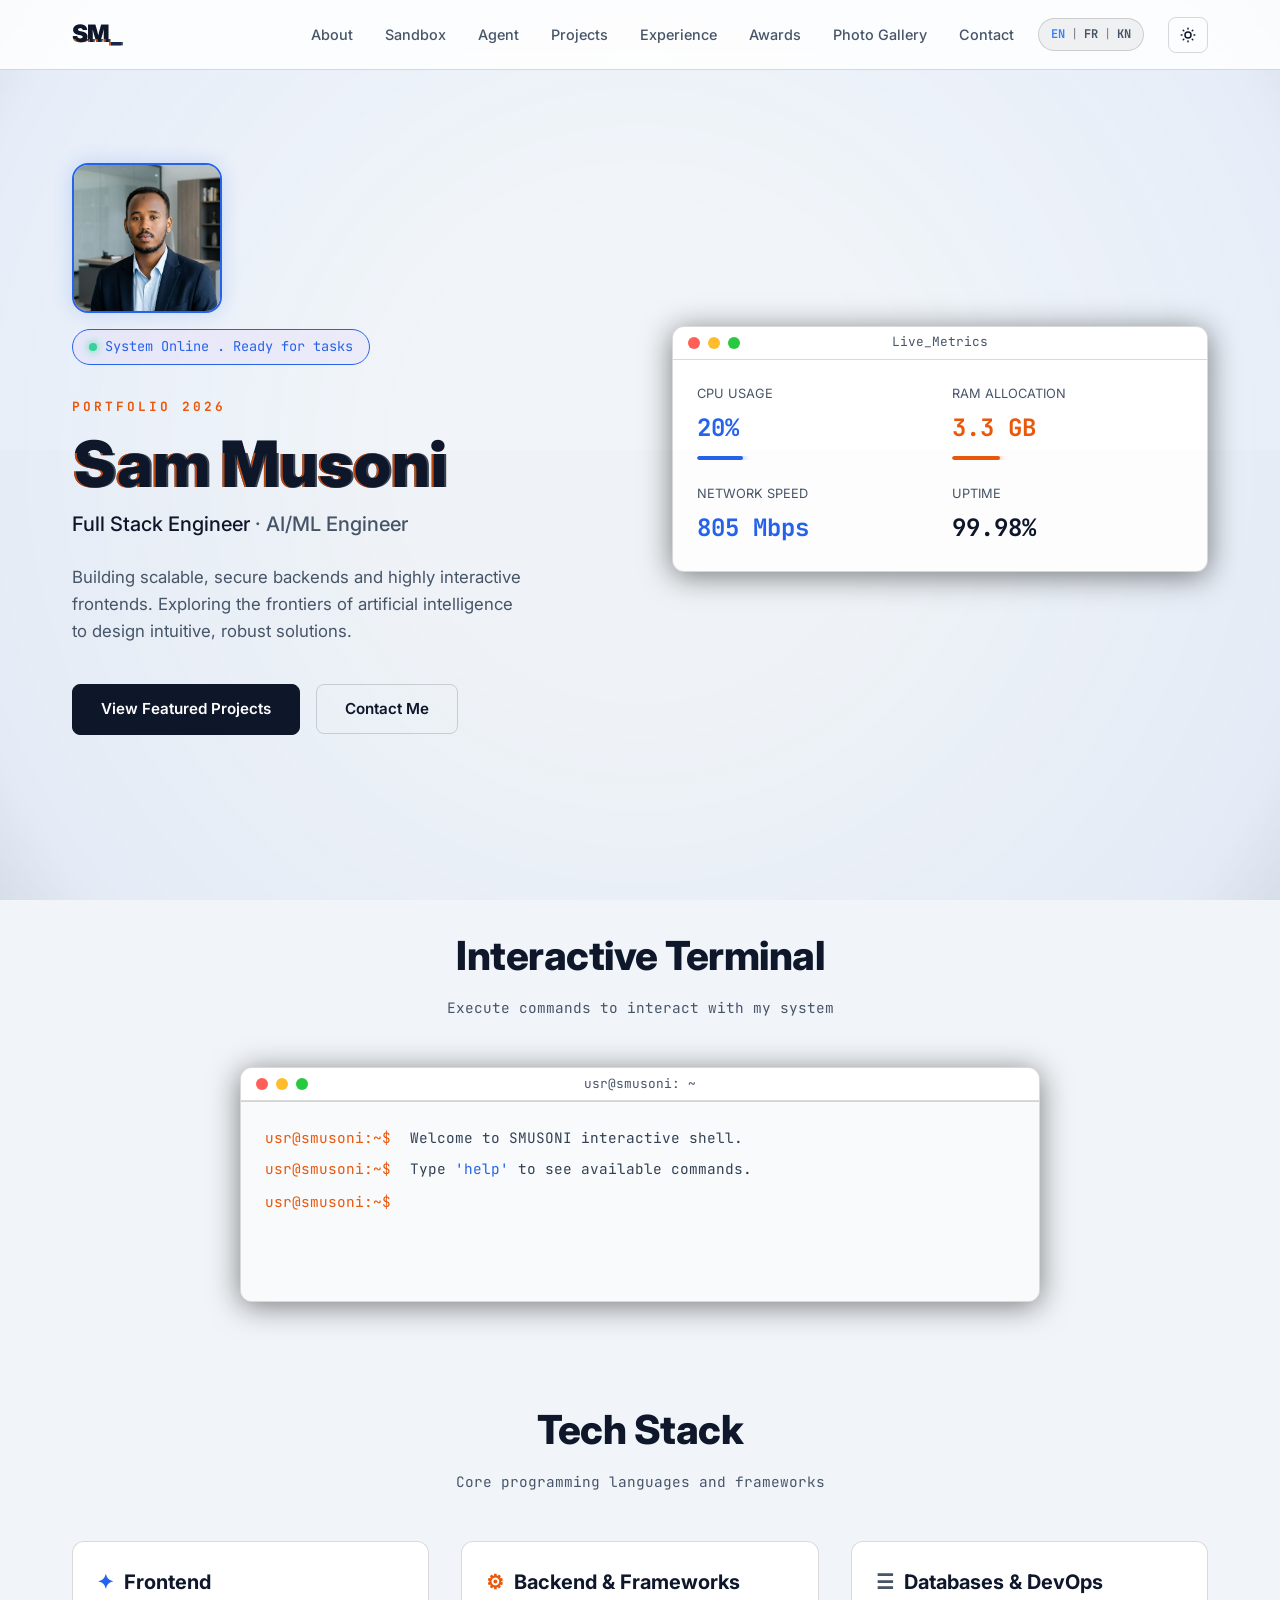
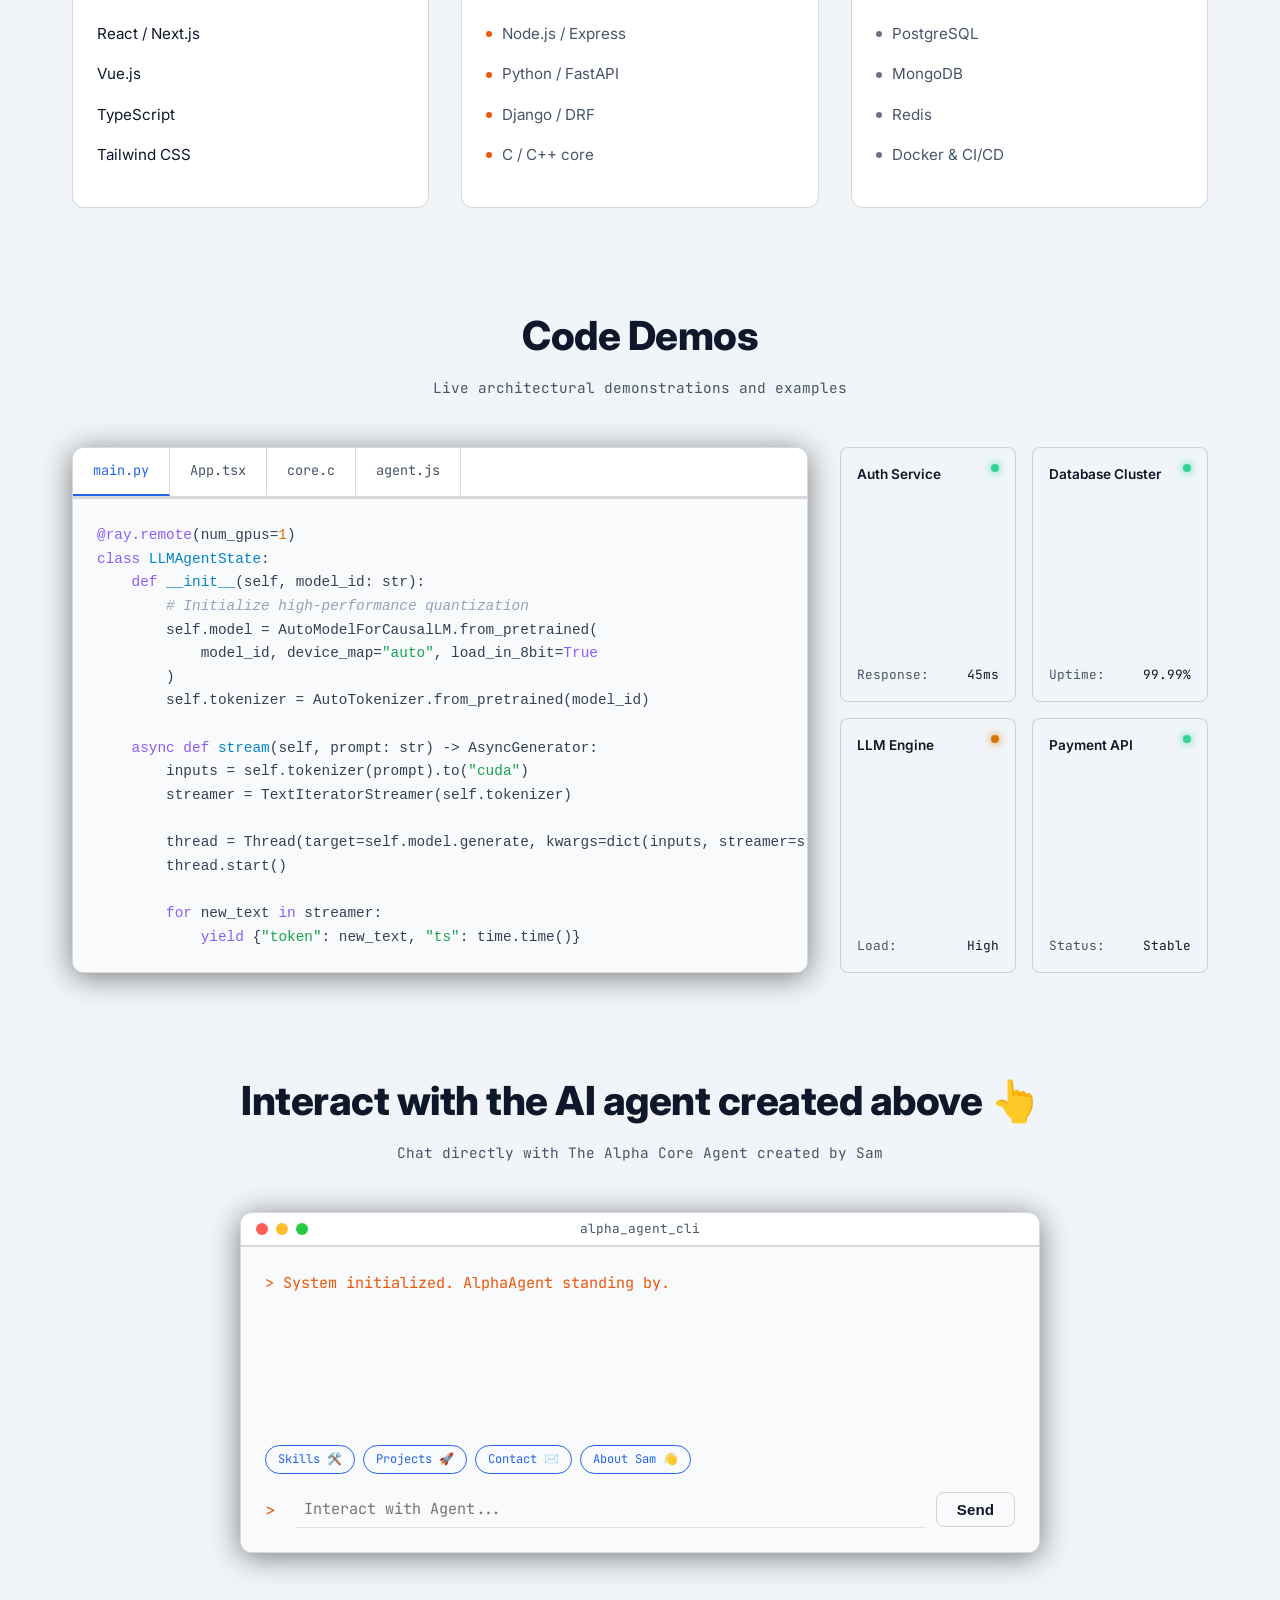
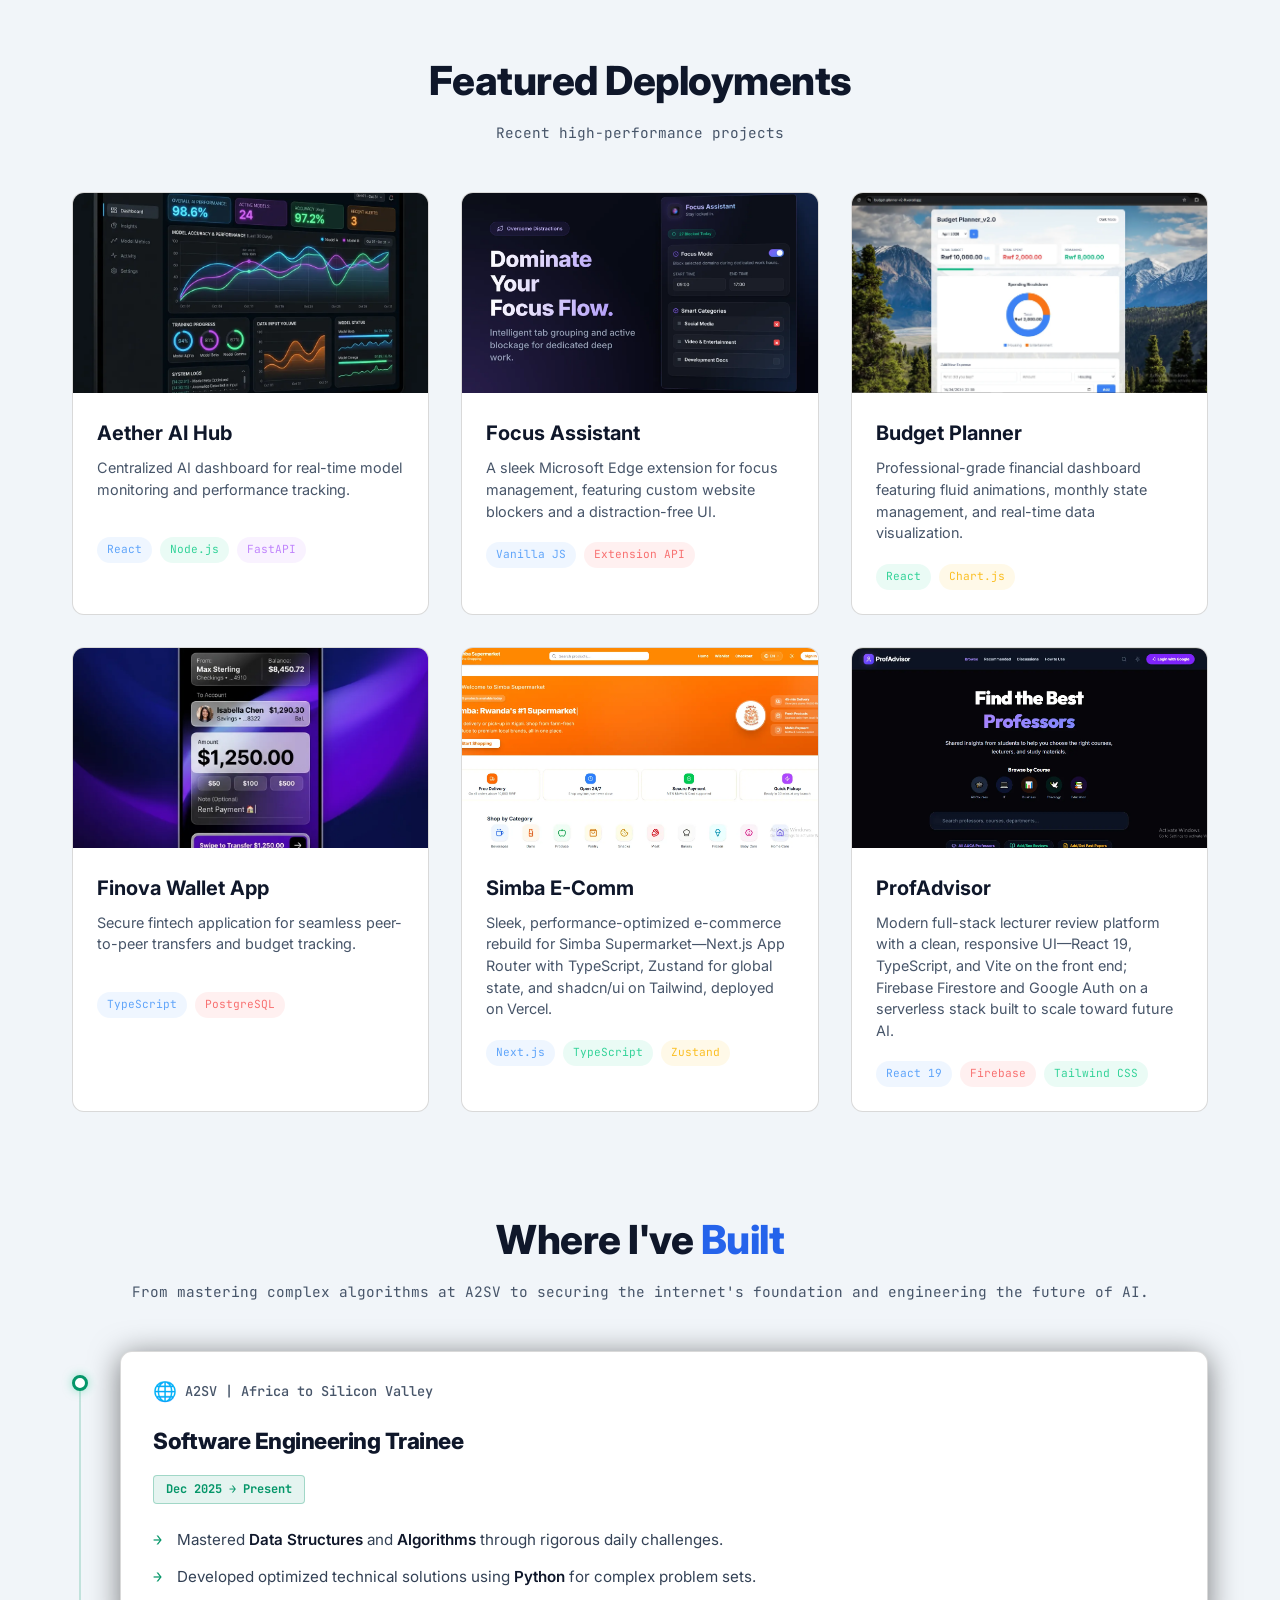
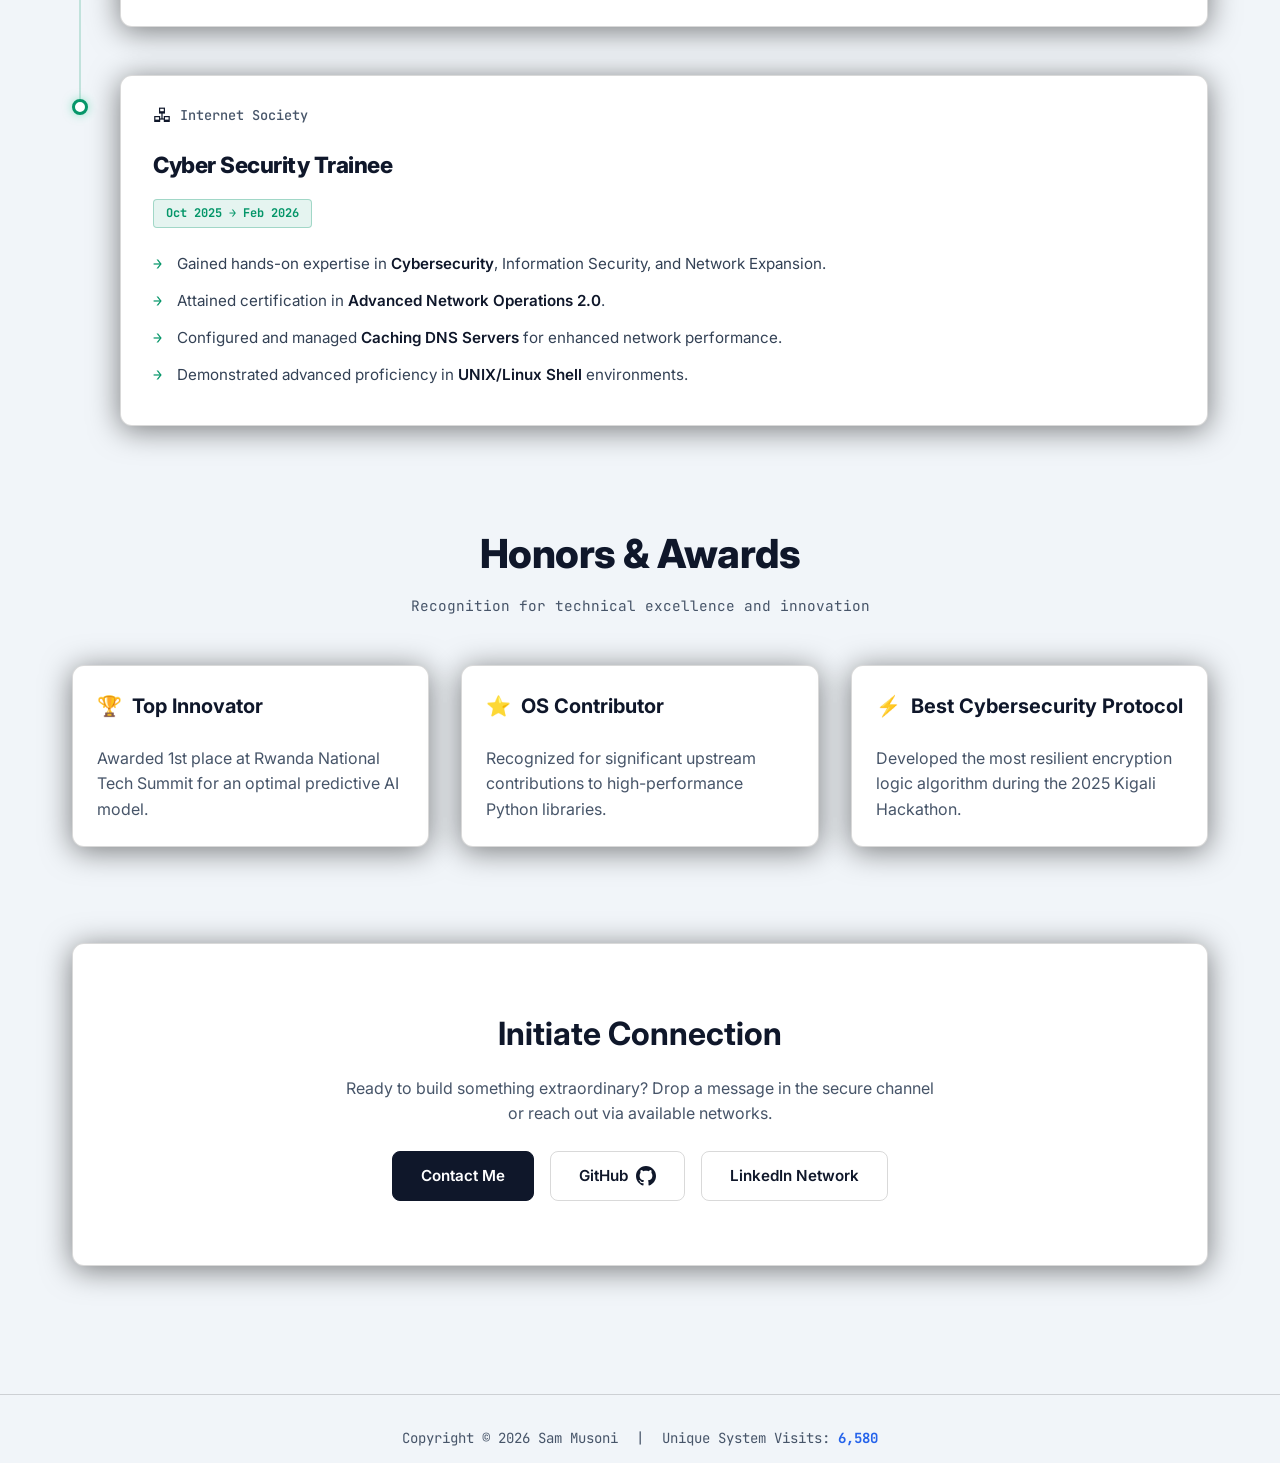
==== commit 902bc57b: "Update agent section header text and its French/Kinyarwanda translations" ====
--- a/index.html
+++ b/index.html
@@ -407,8 +407,8 @@
     <!-- Interact with my agent Section -->
     <section class="agent-standalone-section" id="agent-interactive">
       <div class="section-title reveal">
-        <h2 data-i18n-orig="Interact with an AI agent created by Sam">
-          Interact with an AI agent created by Sam
+        <h2 data-i18n-orig="Interact with the AI agent created above 👆">
+          Interact with the AI agent created above 👆
         </h2>
         <p data-i18n-orig="Chat directly with The Alpha Core Agent created by Sam">
           Chat directly with The Alpha Core Agent created by Sam
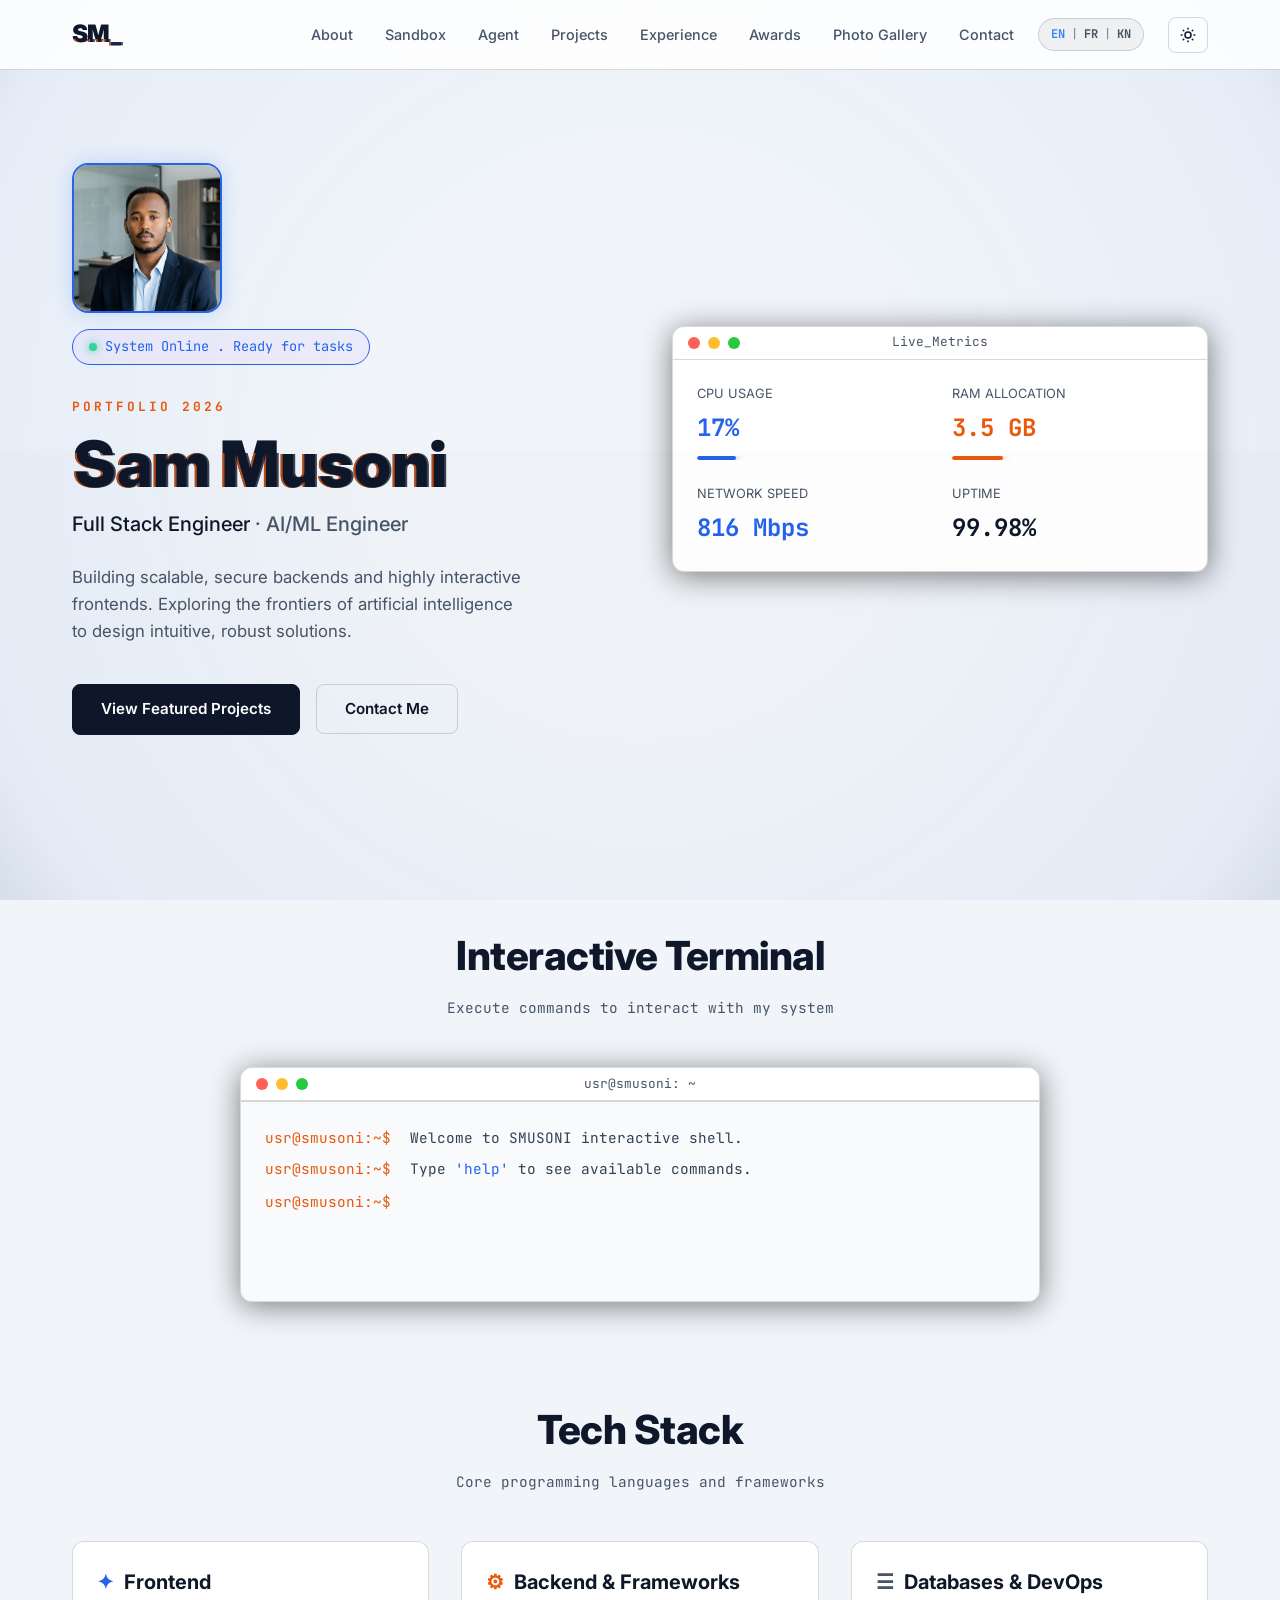
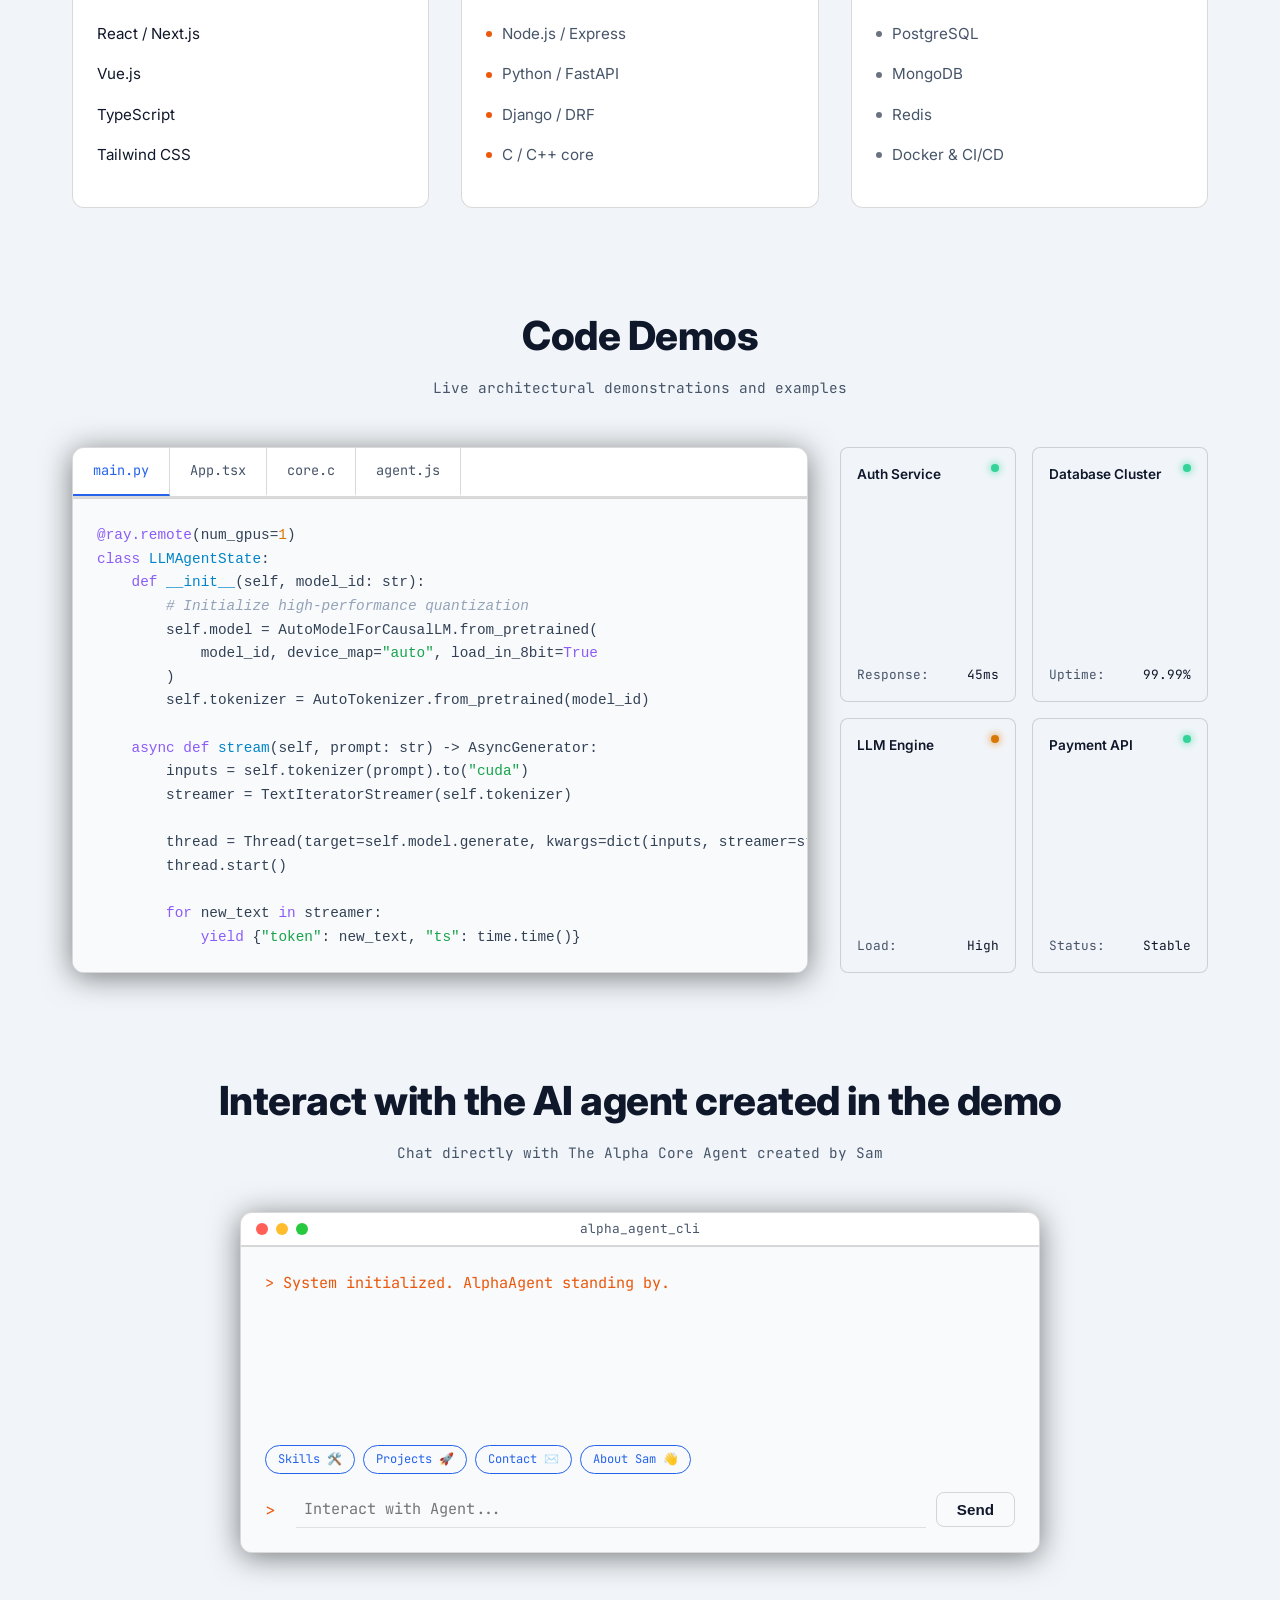
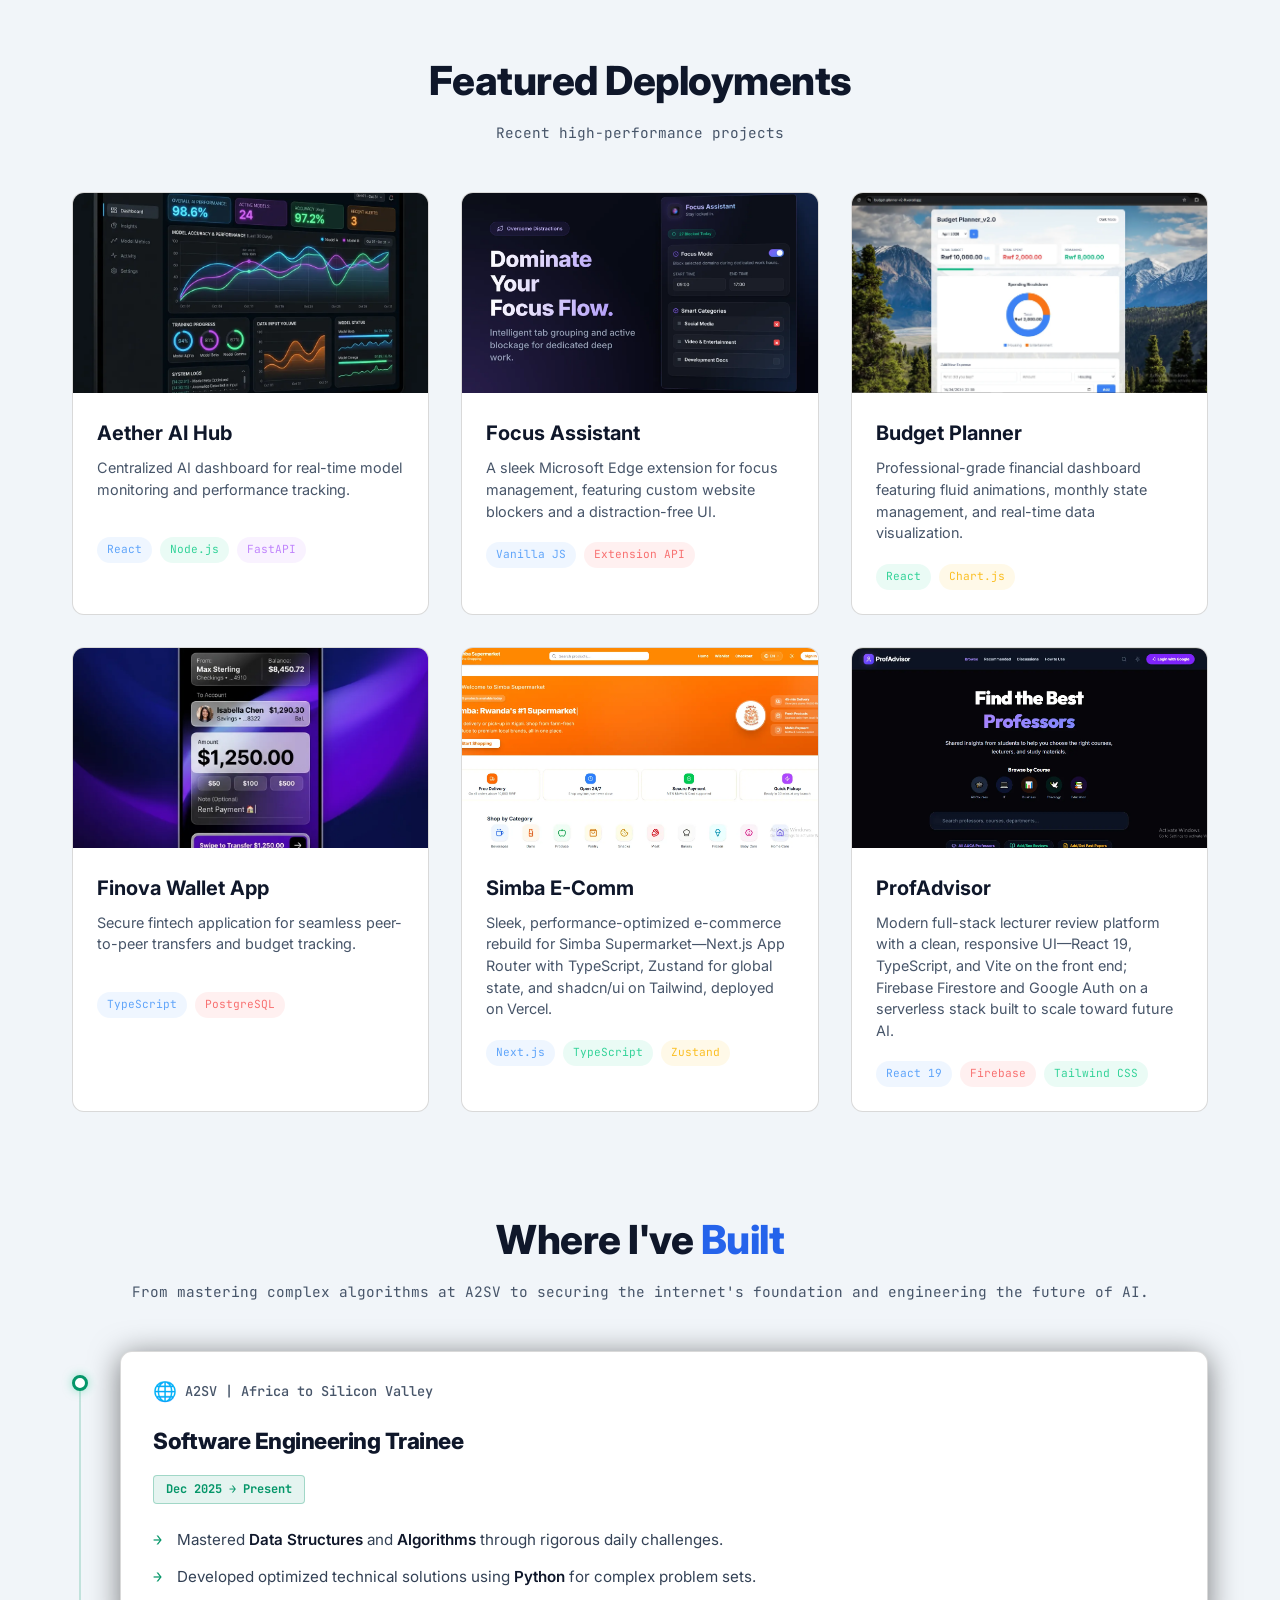
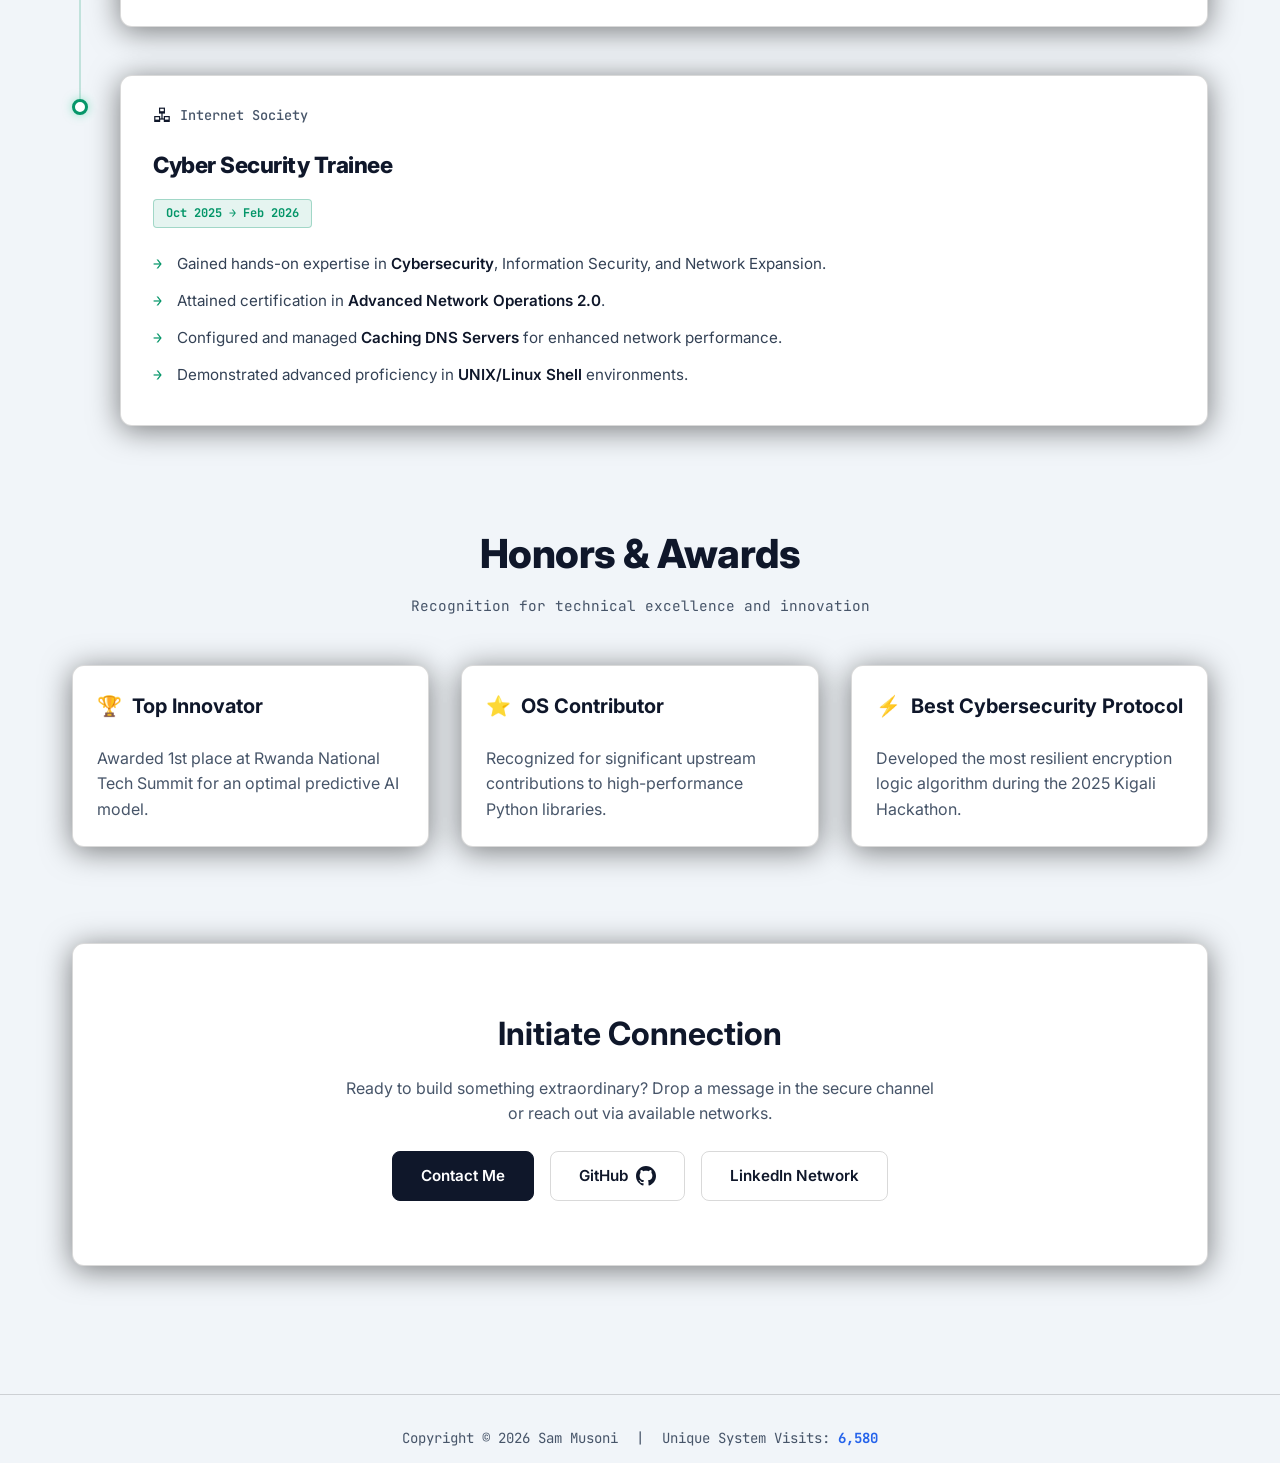
==== commit fedf761d: "Update agent section header to refer to demo with translations" ====
--- a/index.html
+++ b/index.html
@@ -407,8 +407,8 @@
     <!-- Interact with my agent Section -->
     <section class="agent-standalone-section" id="agent-interactive">
       <div class="section-title reveal">
-        <h2 data-i18n-orig="Interact with the AI agent created above 👆">
-          Interact with the AI agent created above 👆
+        <h2 data-i18n-orig="Interact with the AI agent created in the demo">
+          Interact with the AI agent created in the demo
         </h2>
         <p data-i18n-orig="Chat directly with The Alpha Core Agent created by Sam">
           Chat directly with The Alpha Core Agent created by Sam
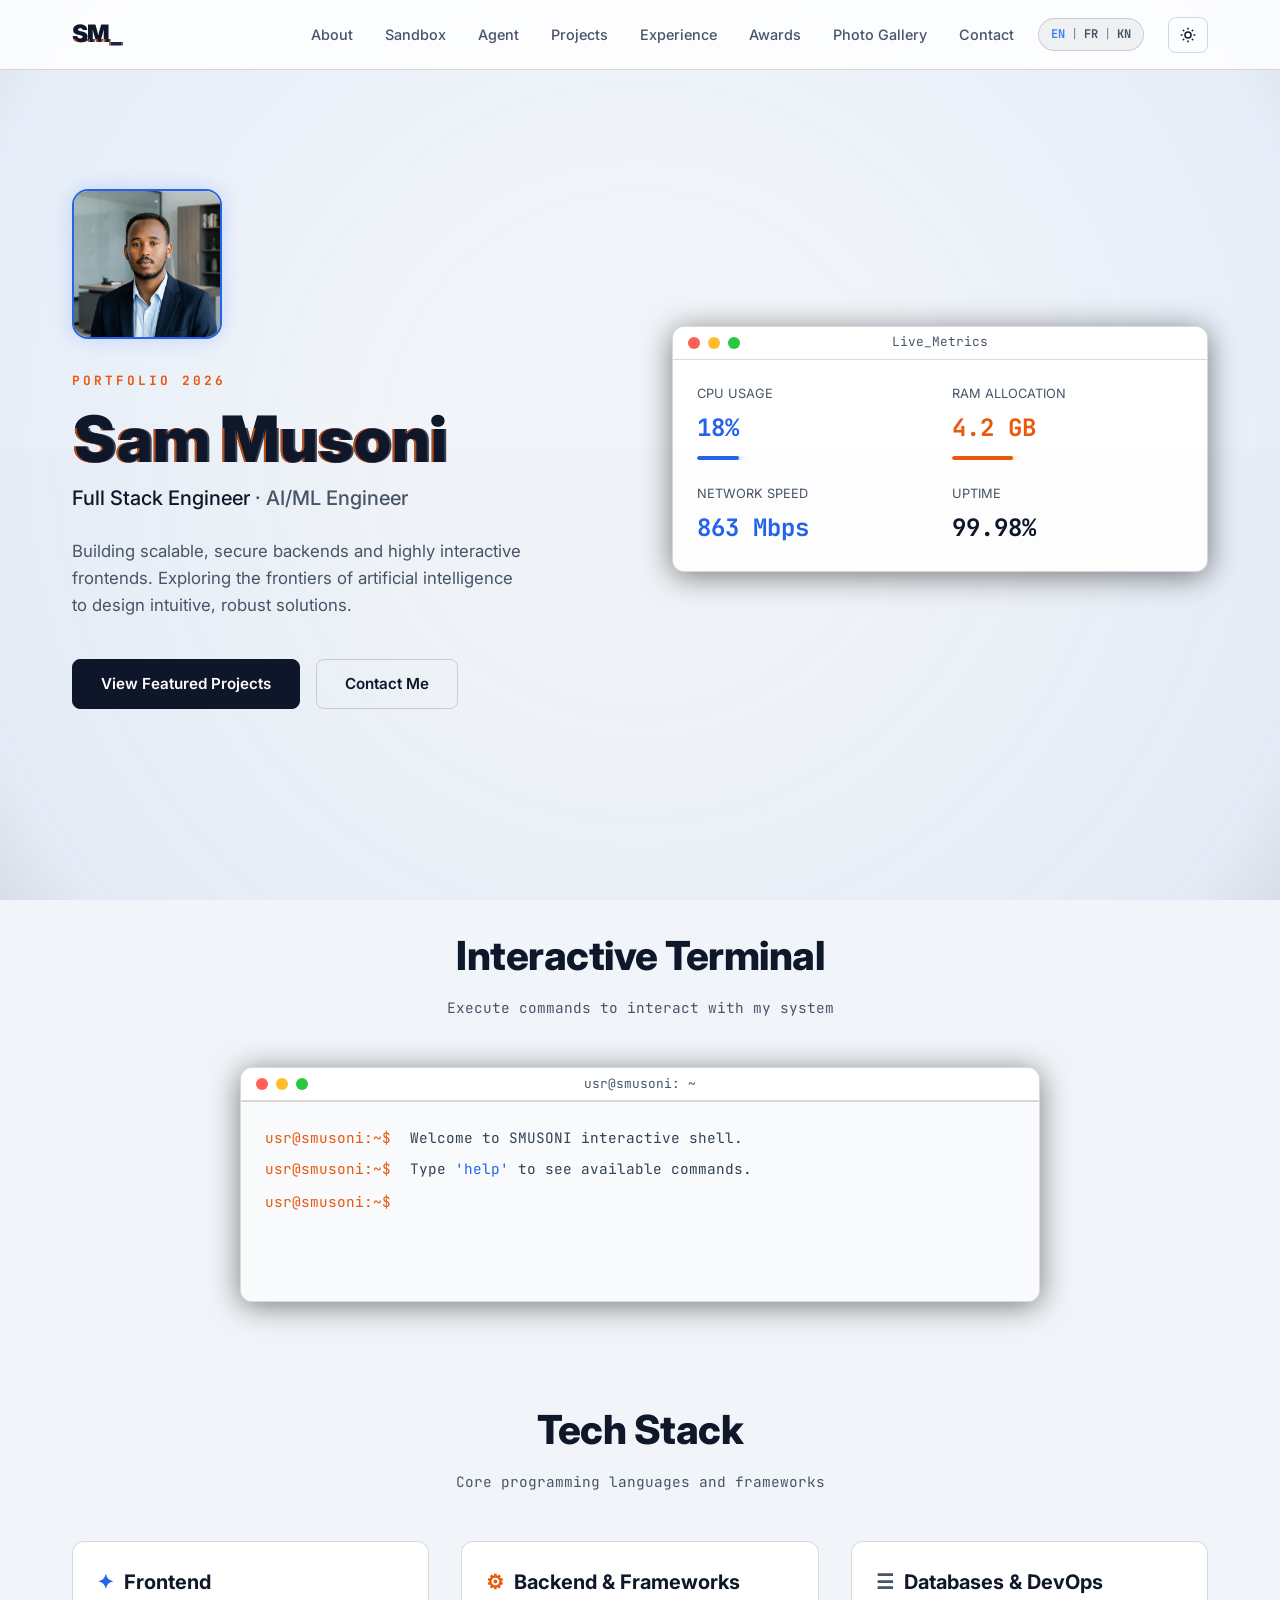
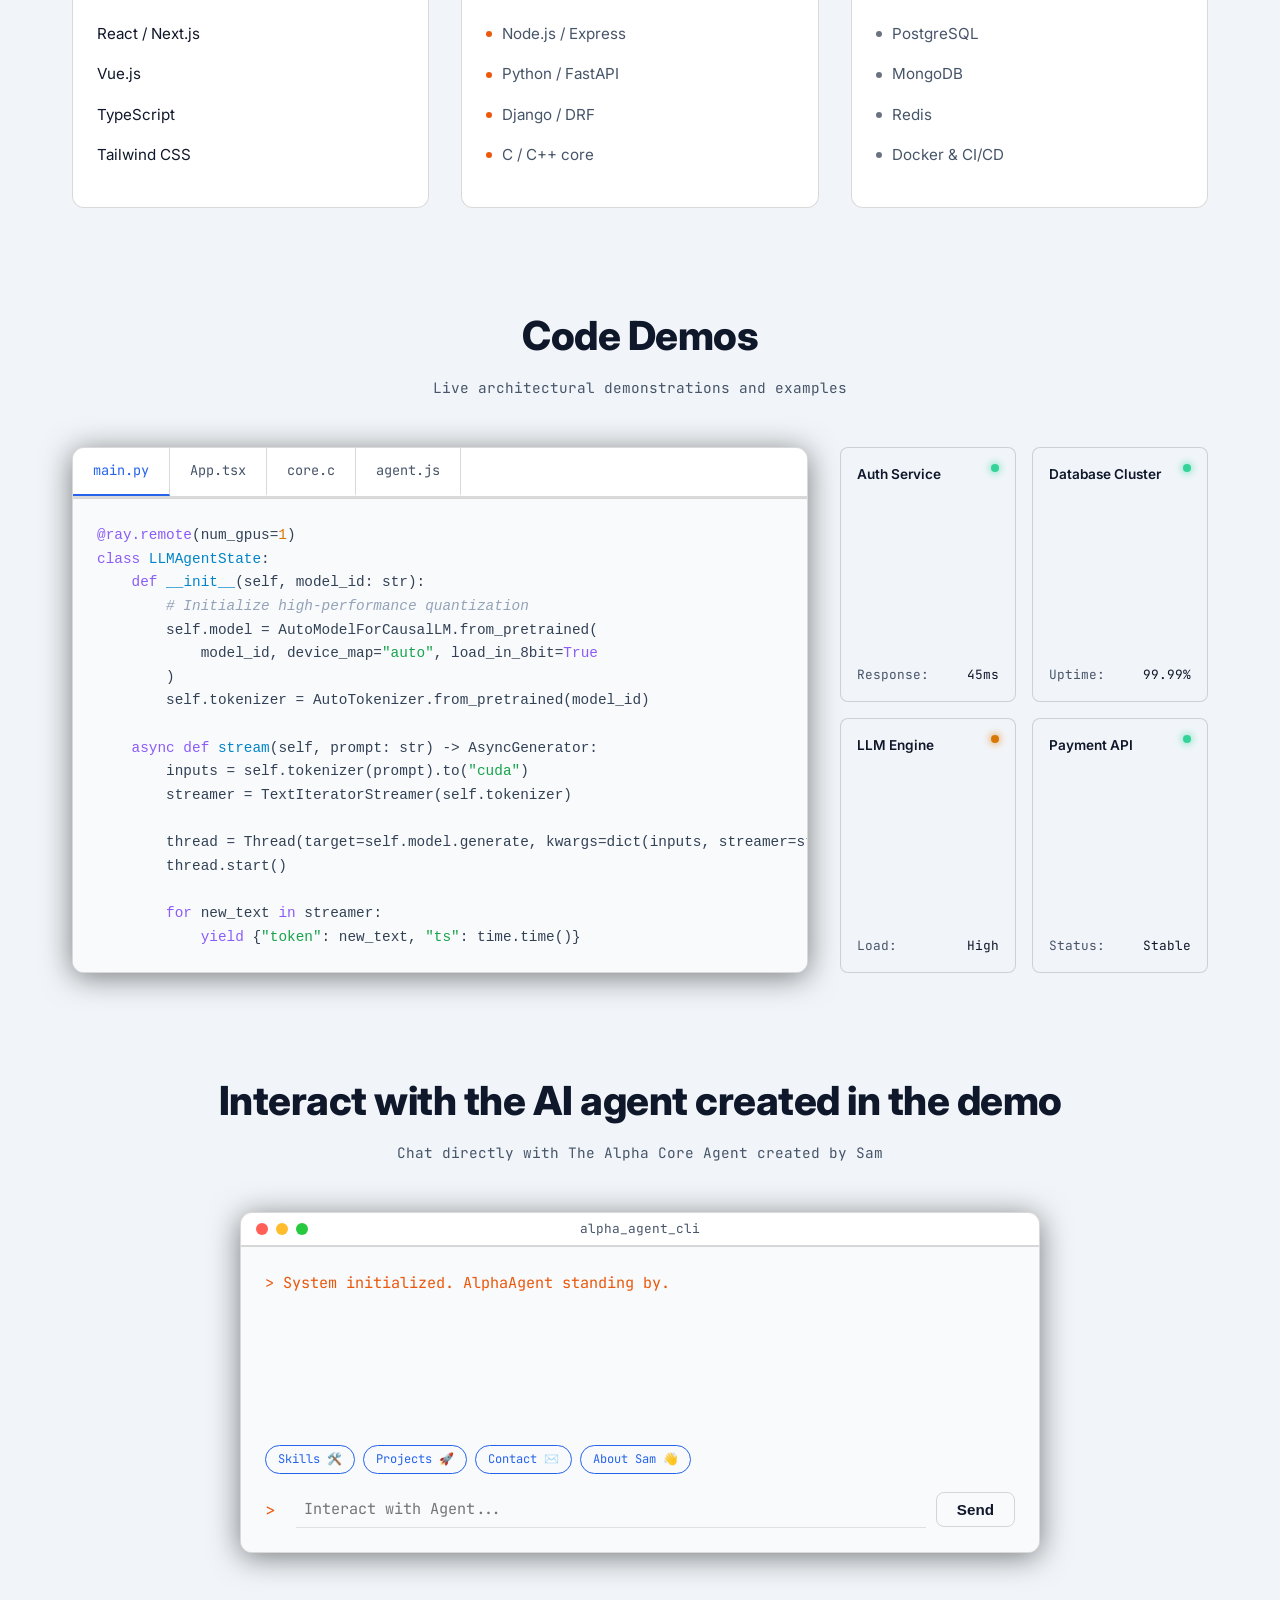
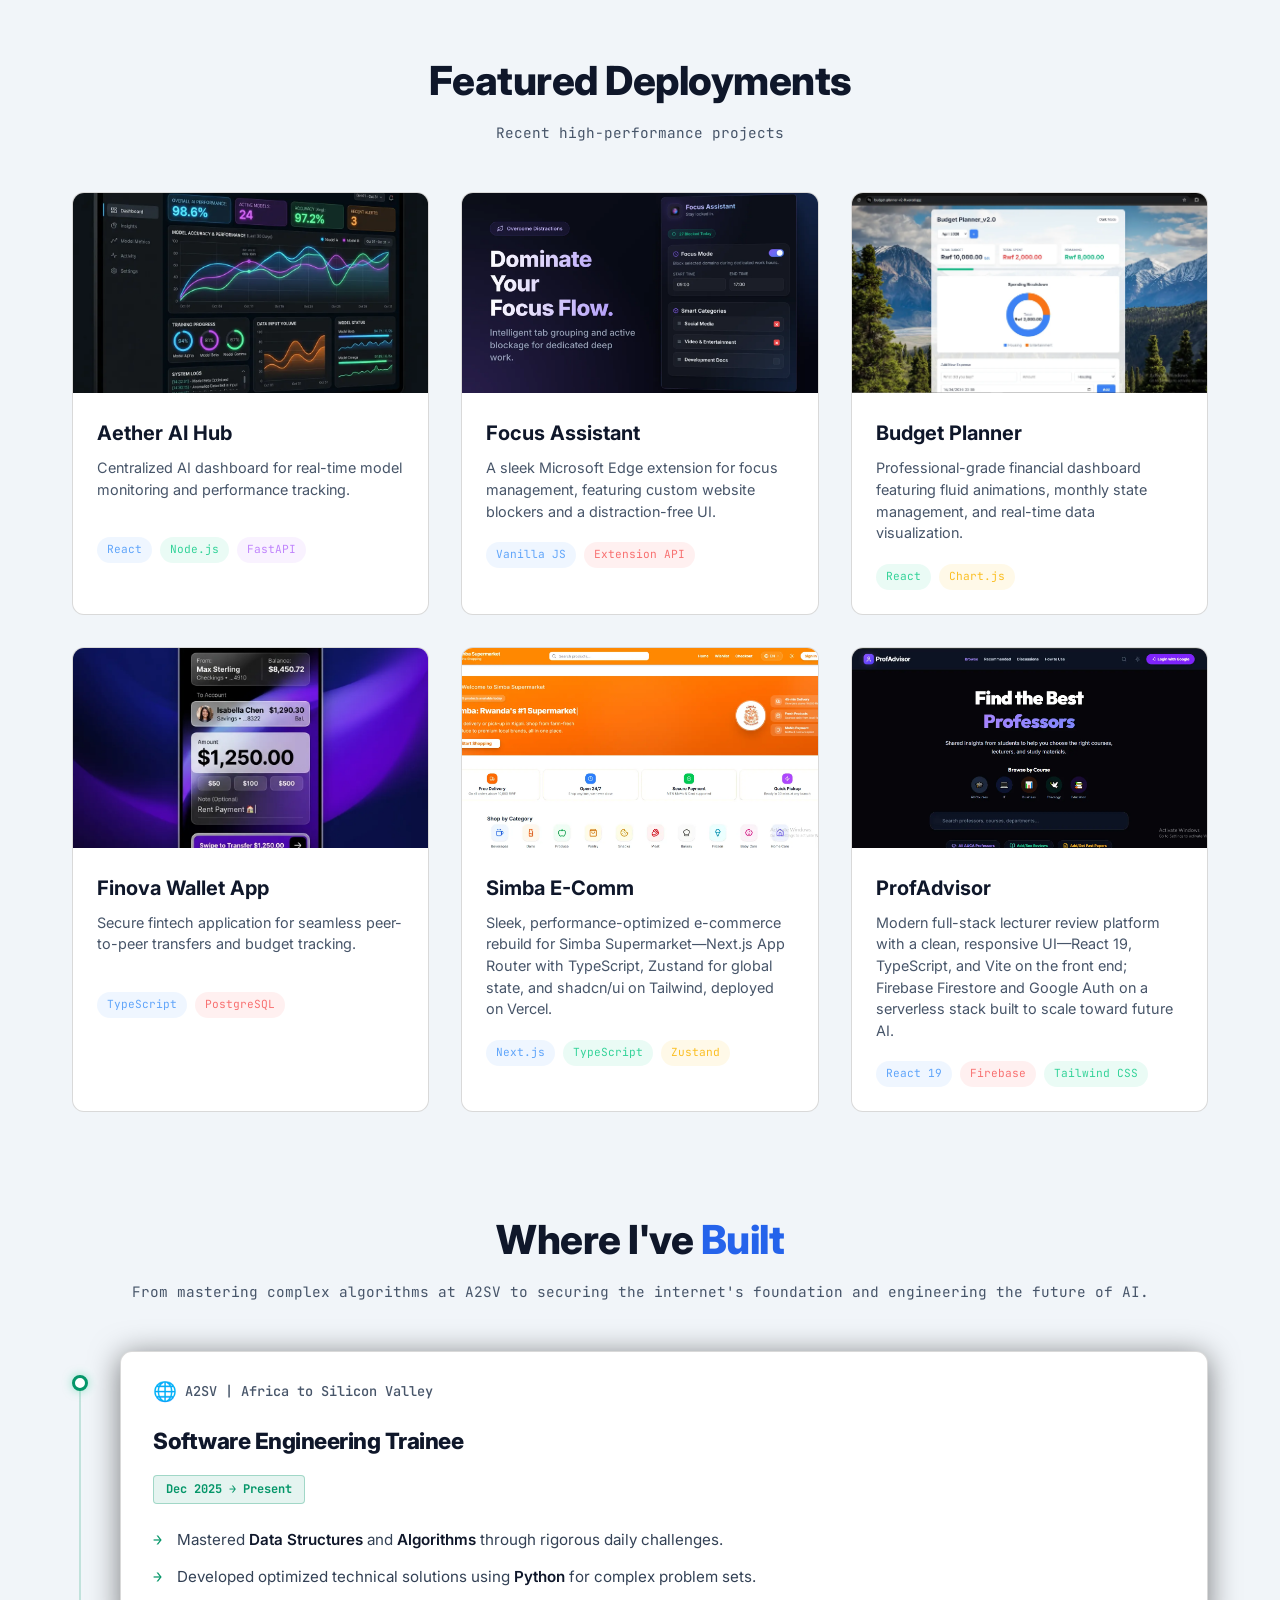
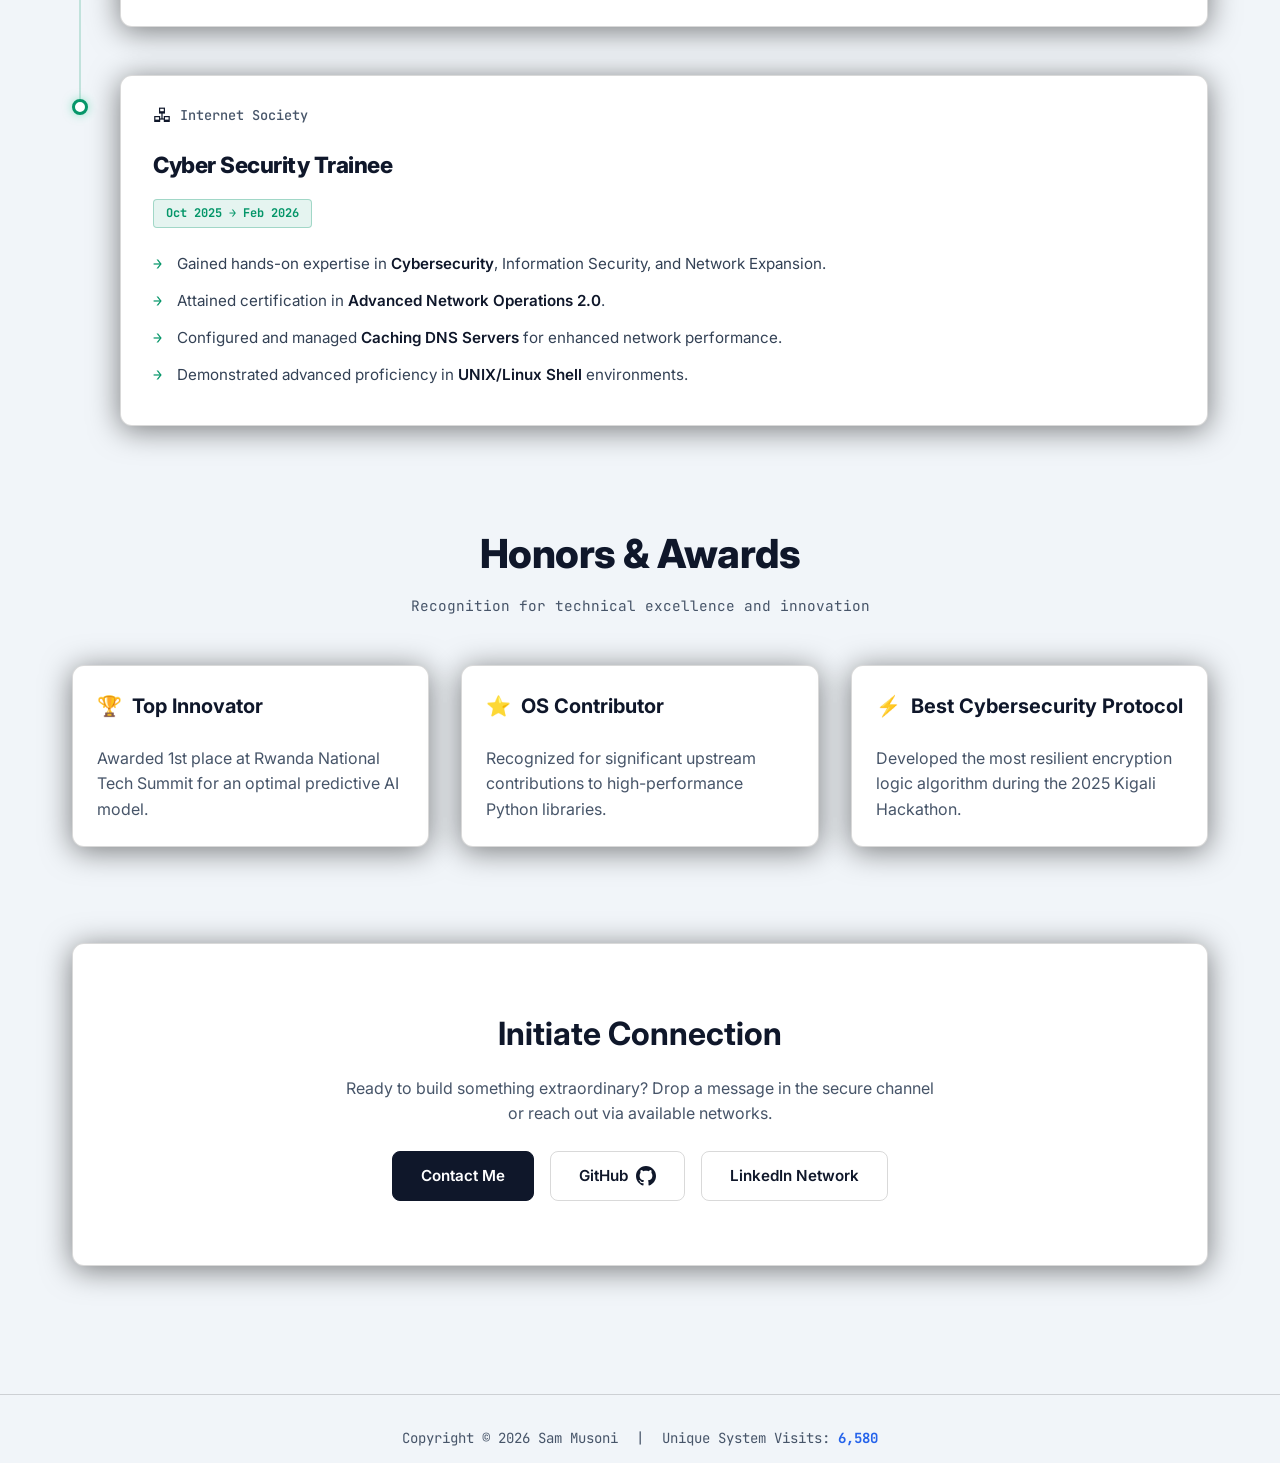
==== commit d6f6447e: "Remove system online status pill from hero section" ====
--- a/index.html
+++ b/index.html
@@ -74,10 +74,6 @@
             <img src="images/profil.webp" alt="Sam Musoni" class="profile-avatar" fetchpriority="high"
               decoding="async" />
             <div class="avatar-scanner"></div>
-          </div>
-          <div class="status-pill border-primary">
-            <span class="status-dot green animate-pulse"></span>
-            <span class="status-text text-primary">System Online . Ready for tasks</span>
           </div>
         </div>
         <div class="portfolio-tag">PORTFOLIO 2026</div>
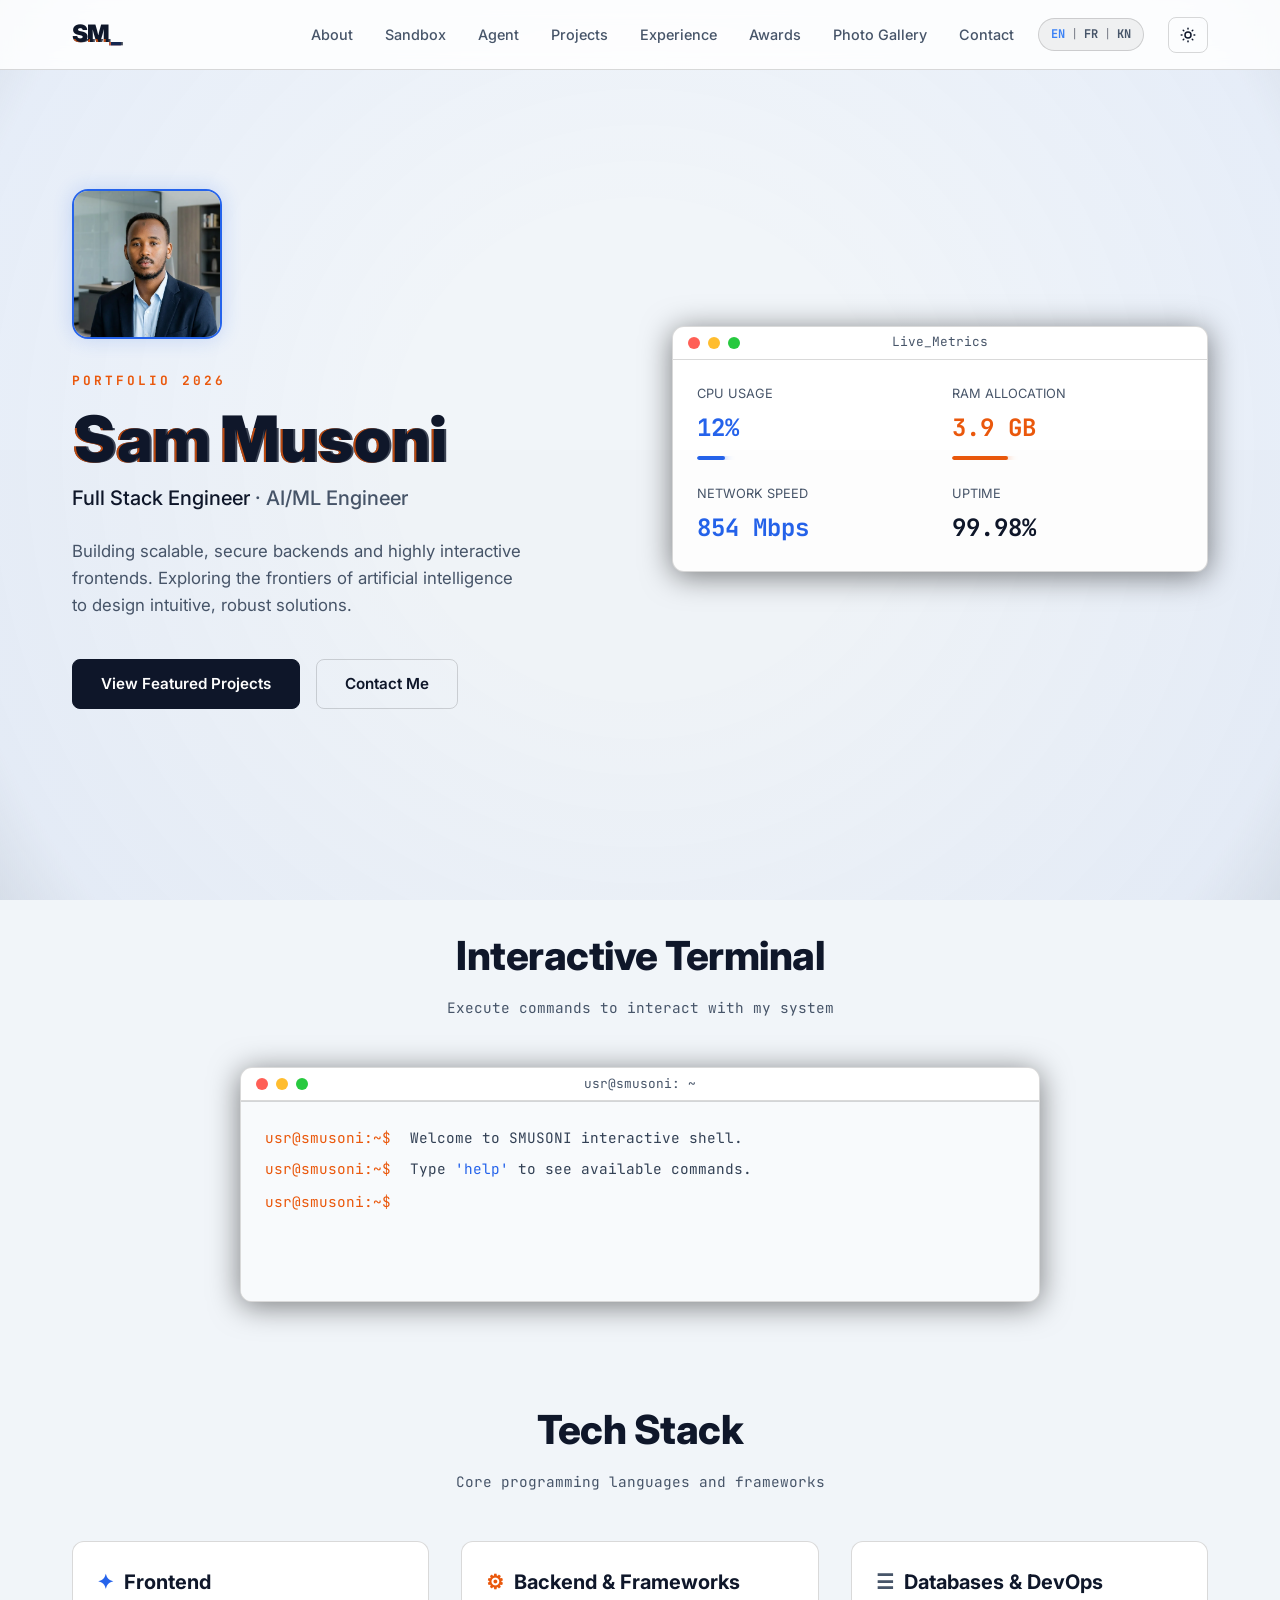
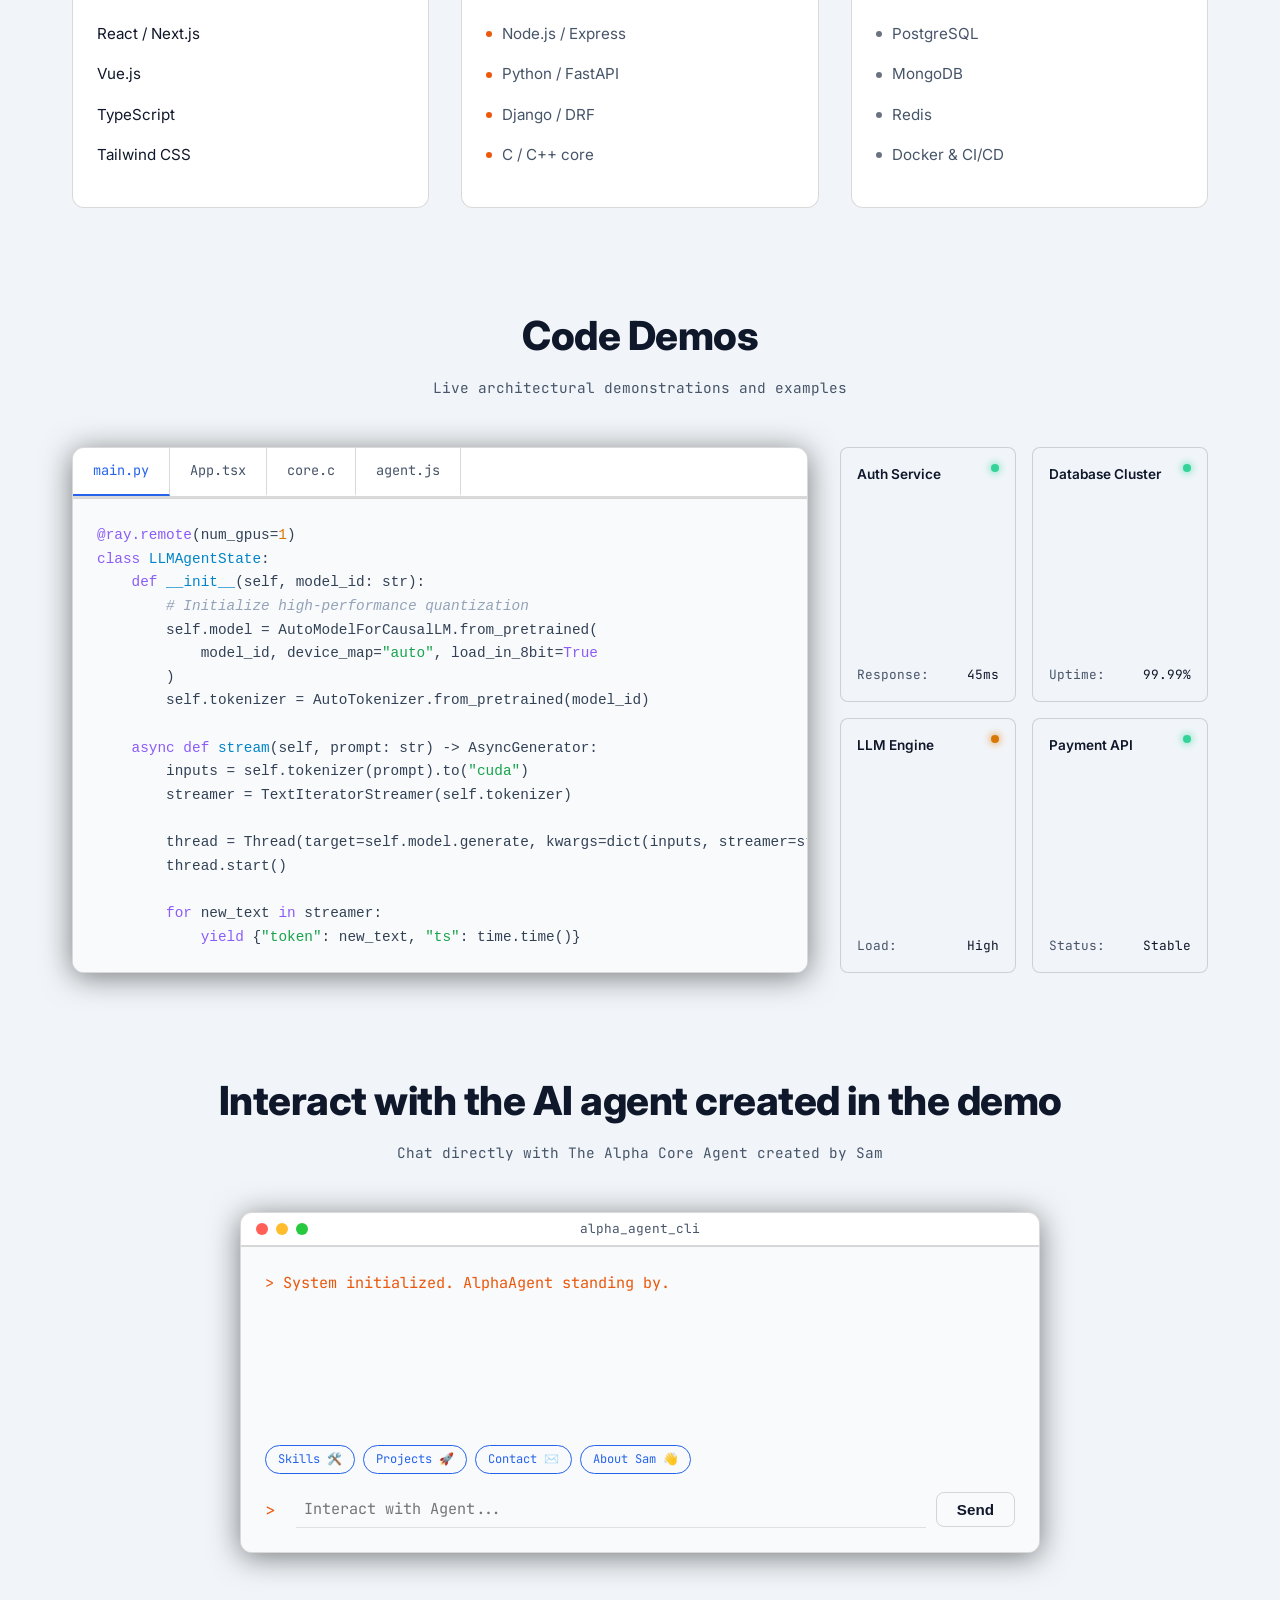
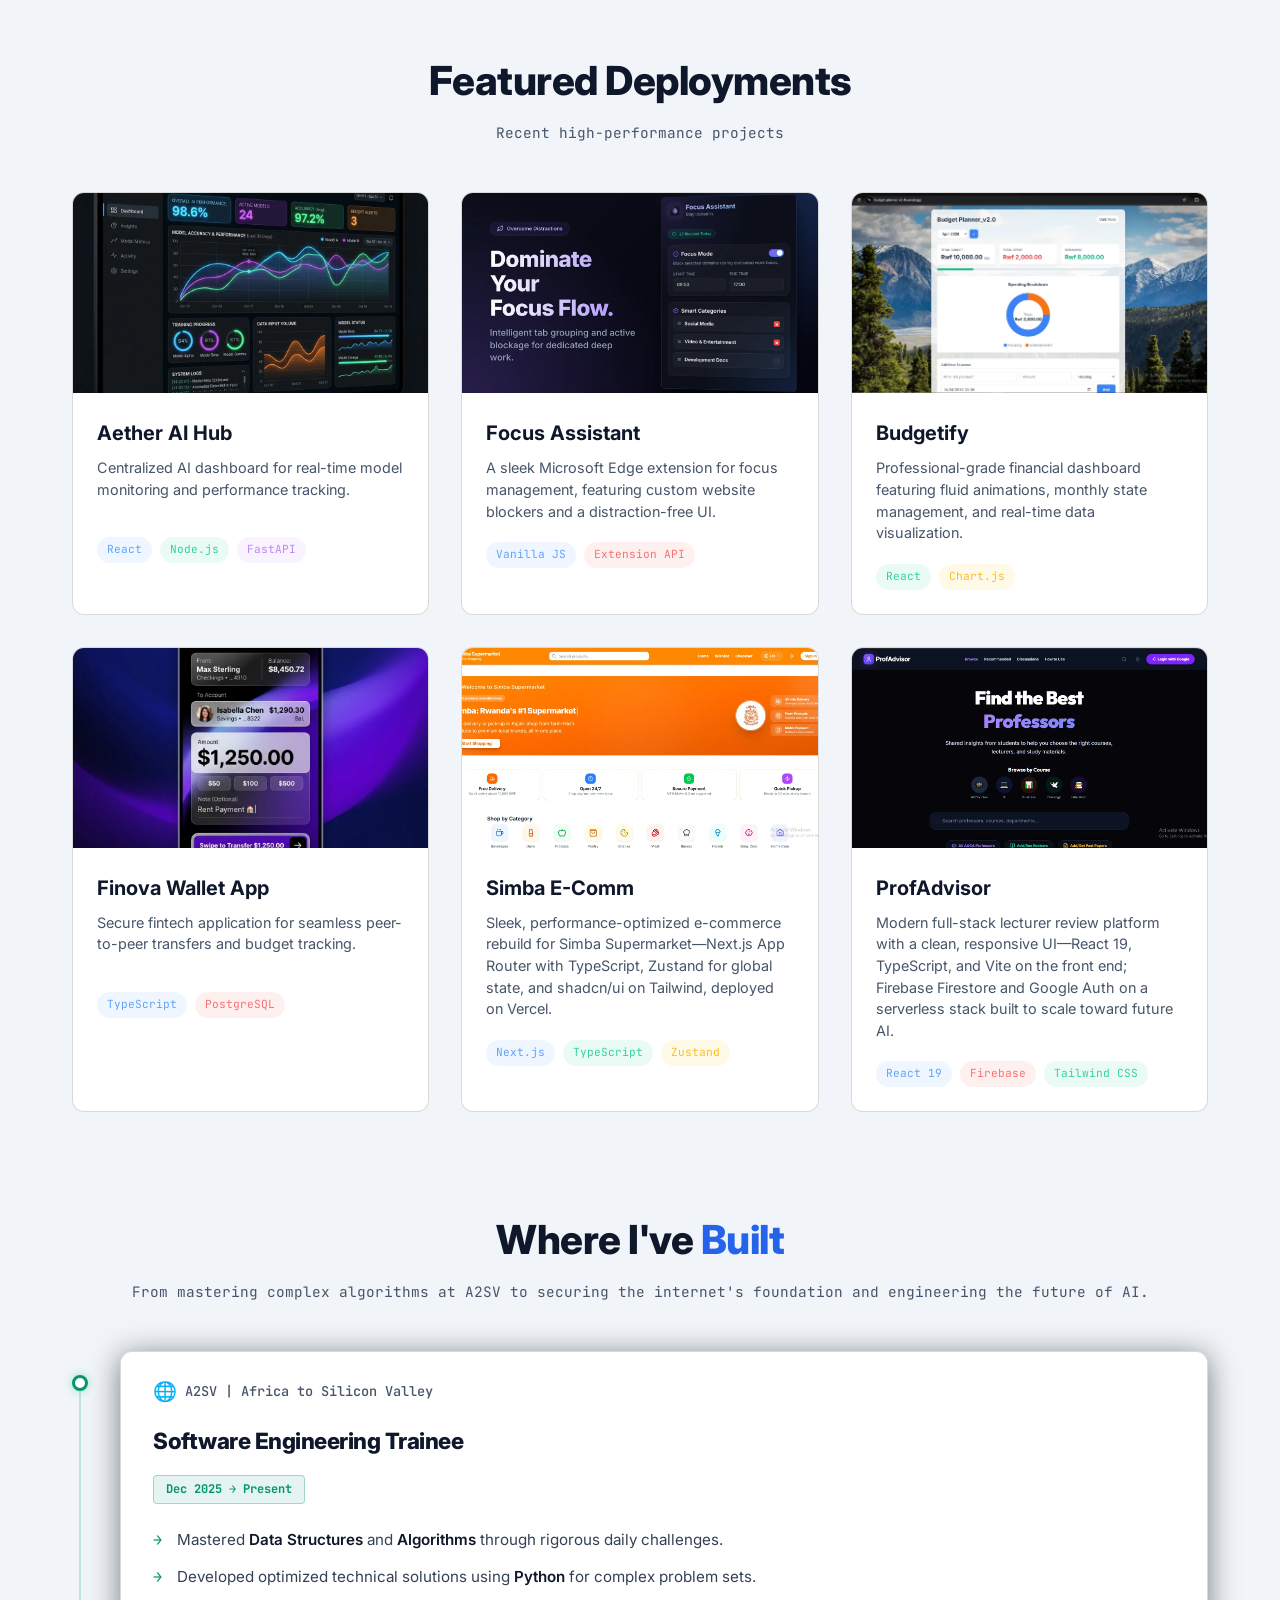
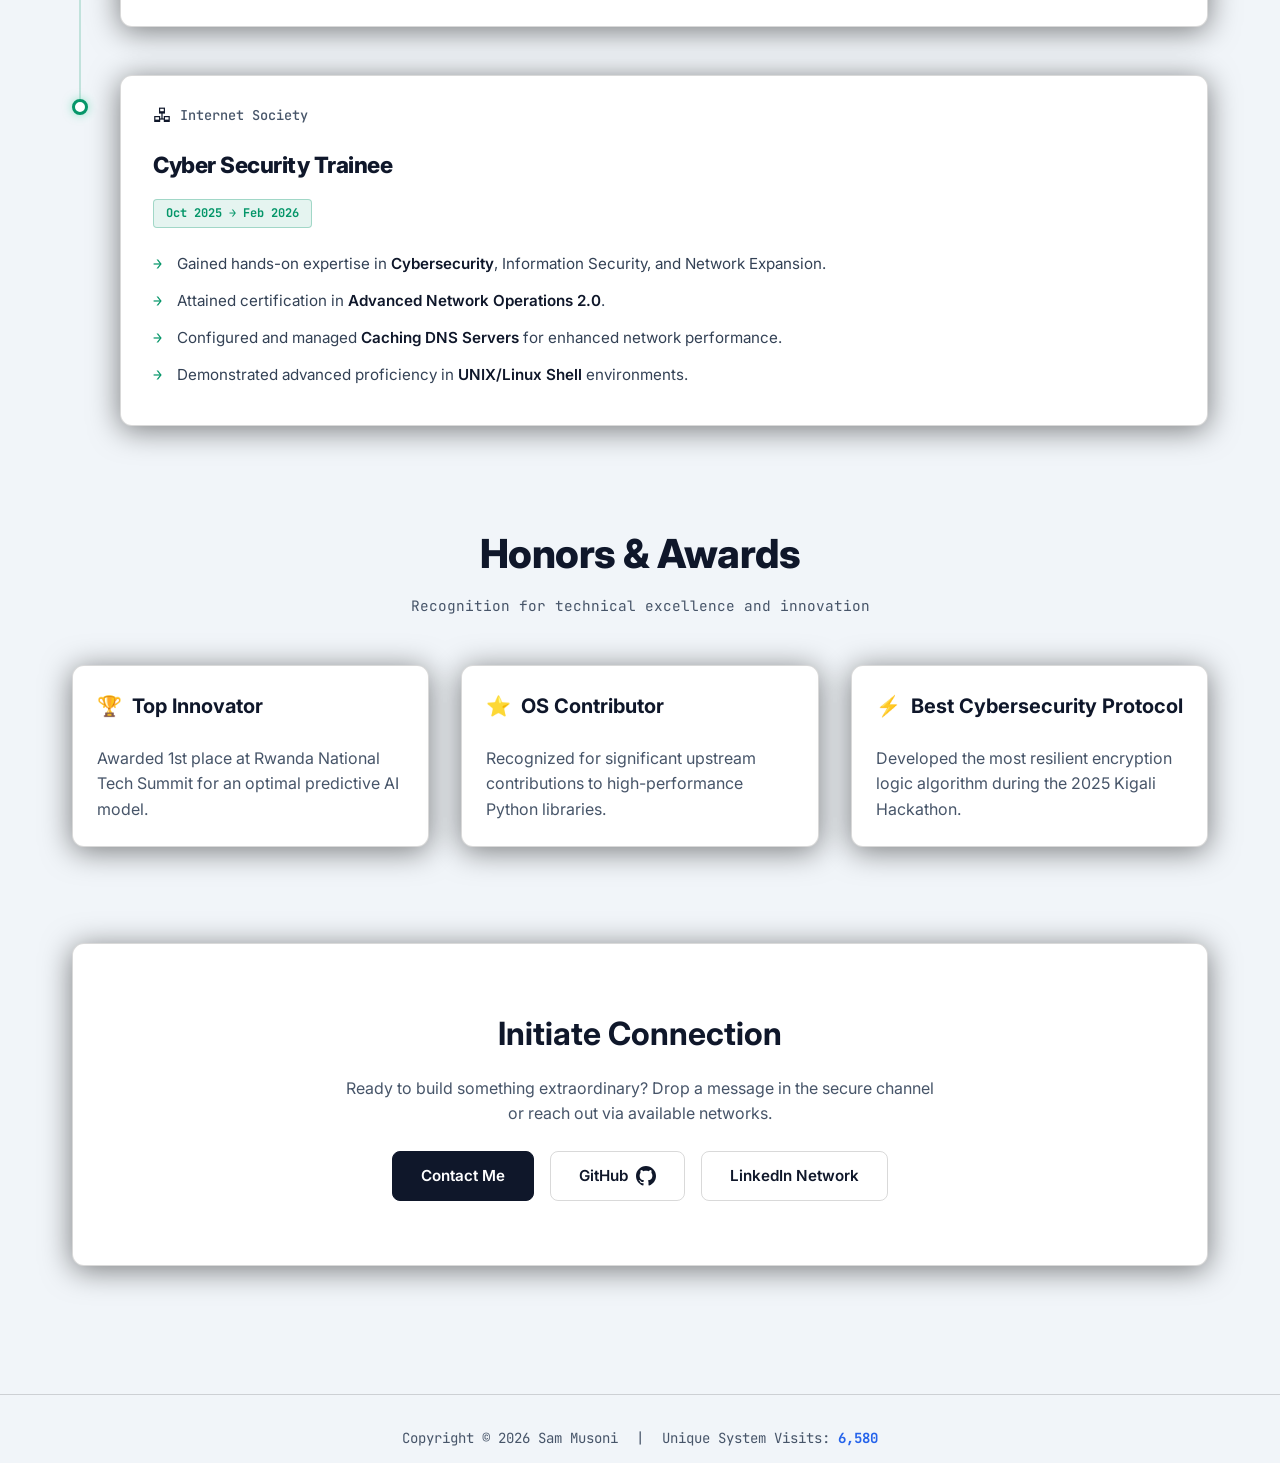
==== commit 4d57198b: "Configure favicon link for all pages and rename Budget Planner to Budgetify" ====
--- a/index.html
+++ b/index.html
@@ -12,6 +12,7 @@
     rel="stylesheet" />
   <script src="config.js"></script>
   <link rel="stylesheet" href="style.css" />
+  <link rel="icon" type="image/jpeg" href="images/favicon.jpg" />
   <link rel="preload" as="image" href="images/profil.webp" fetchpriority="high" />
 </head>
 
@@ -491,10 +492,10 @@
               <a href="https://budget-planner-v2-0.vercel.app/" target="_blank" class="btn btn-outline text-sm">View
                 Live</a>
             </div>
-            <img src="images/budget_p.webp" alt="Budget Planner" />
+            <img src="images/budget_p.webp" alt="Budgetify" />
           </div>
           <div class="project-info">
-            <h3>Budget Planner</h3>
+            <h3>Budgetify</h3>
             <p class="text-gray">
               Professional-grade financial dashboard featuring fluid
               animations, monthly state management, and real-time data
